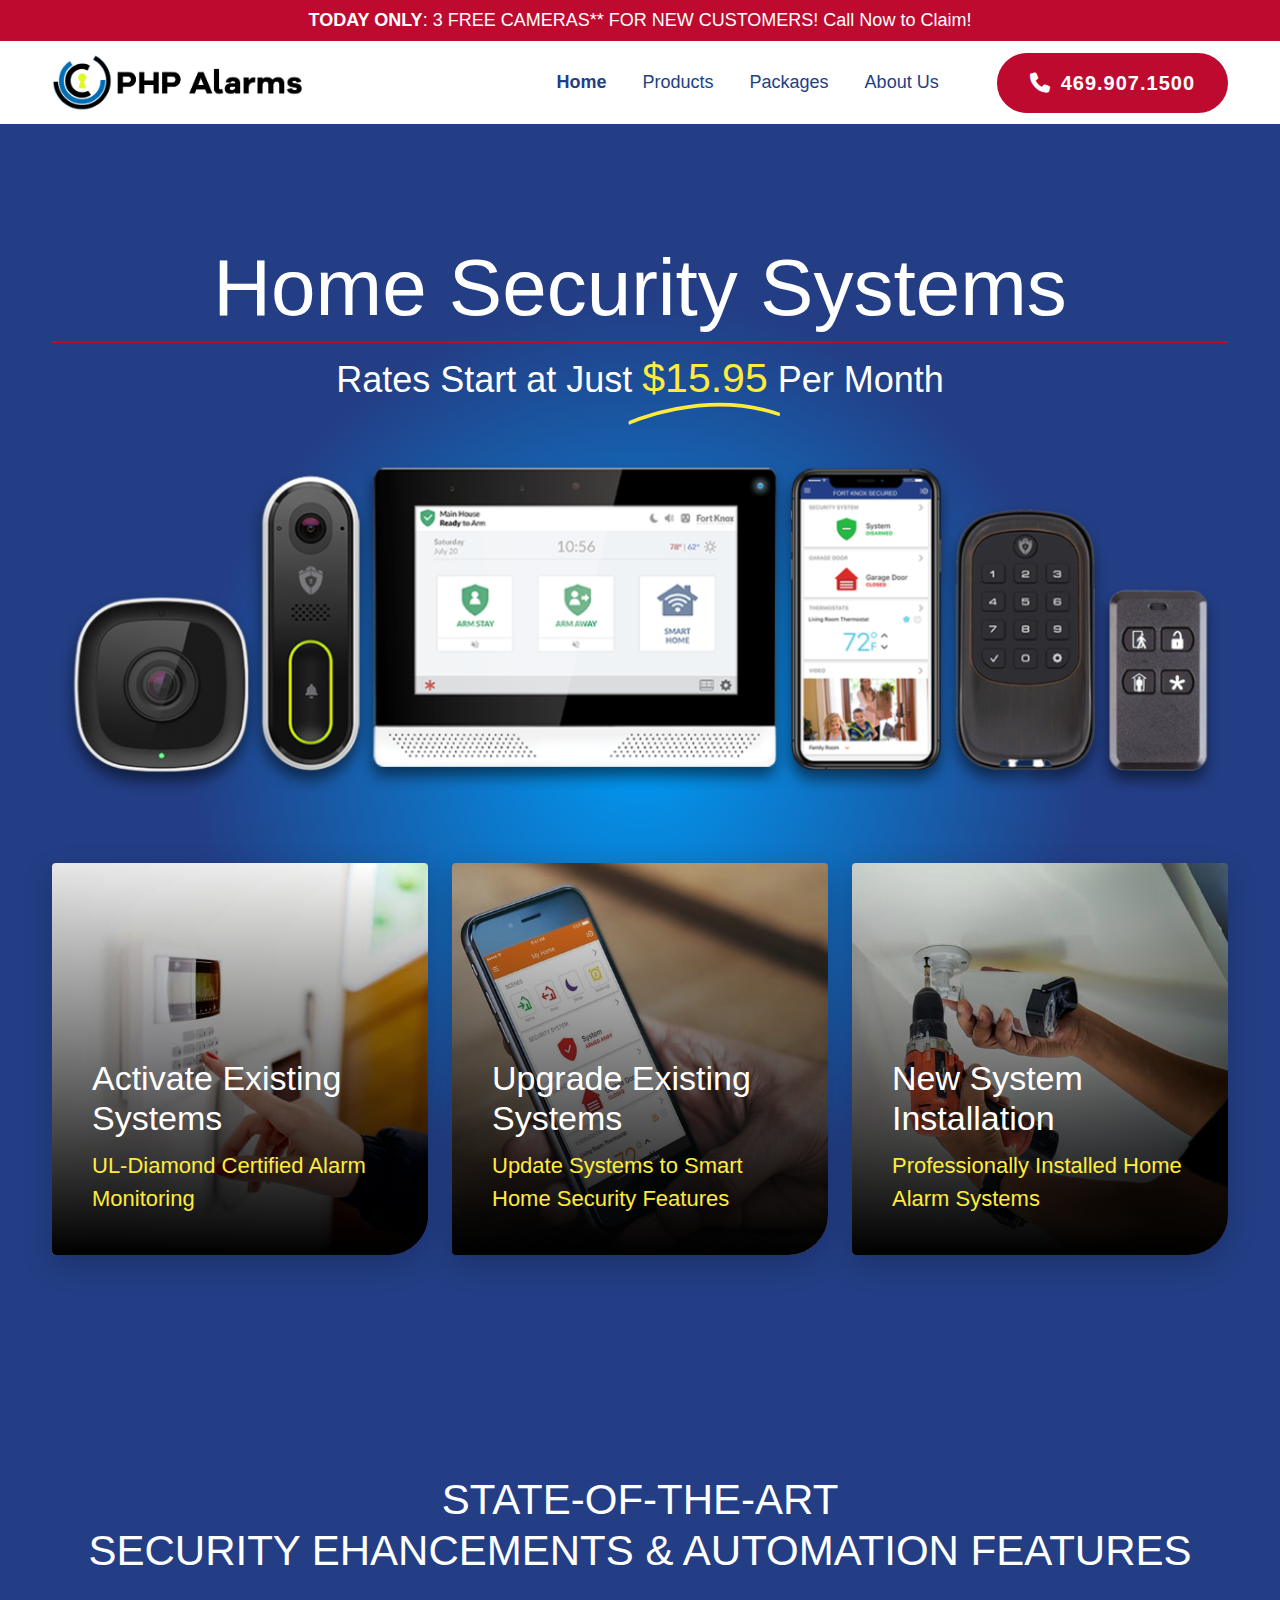
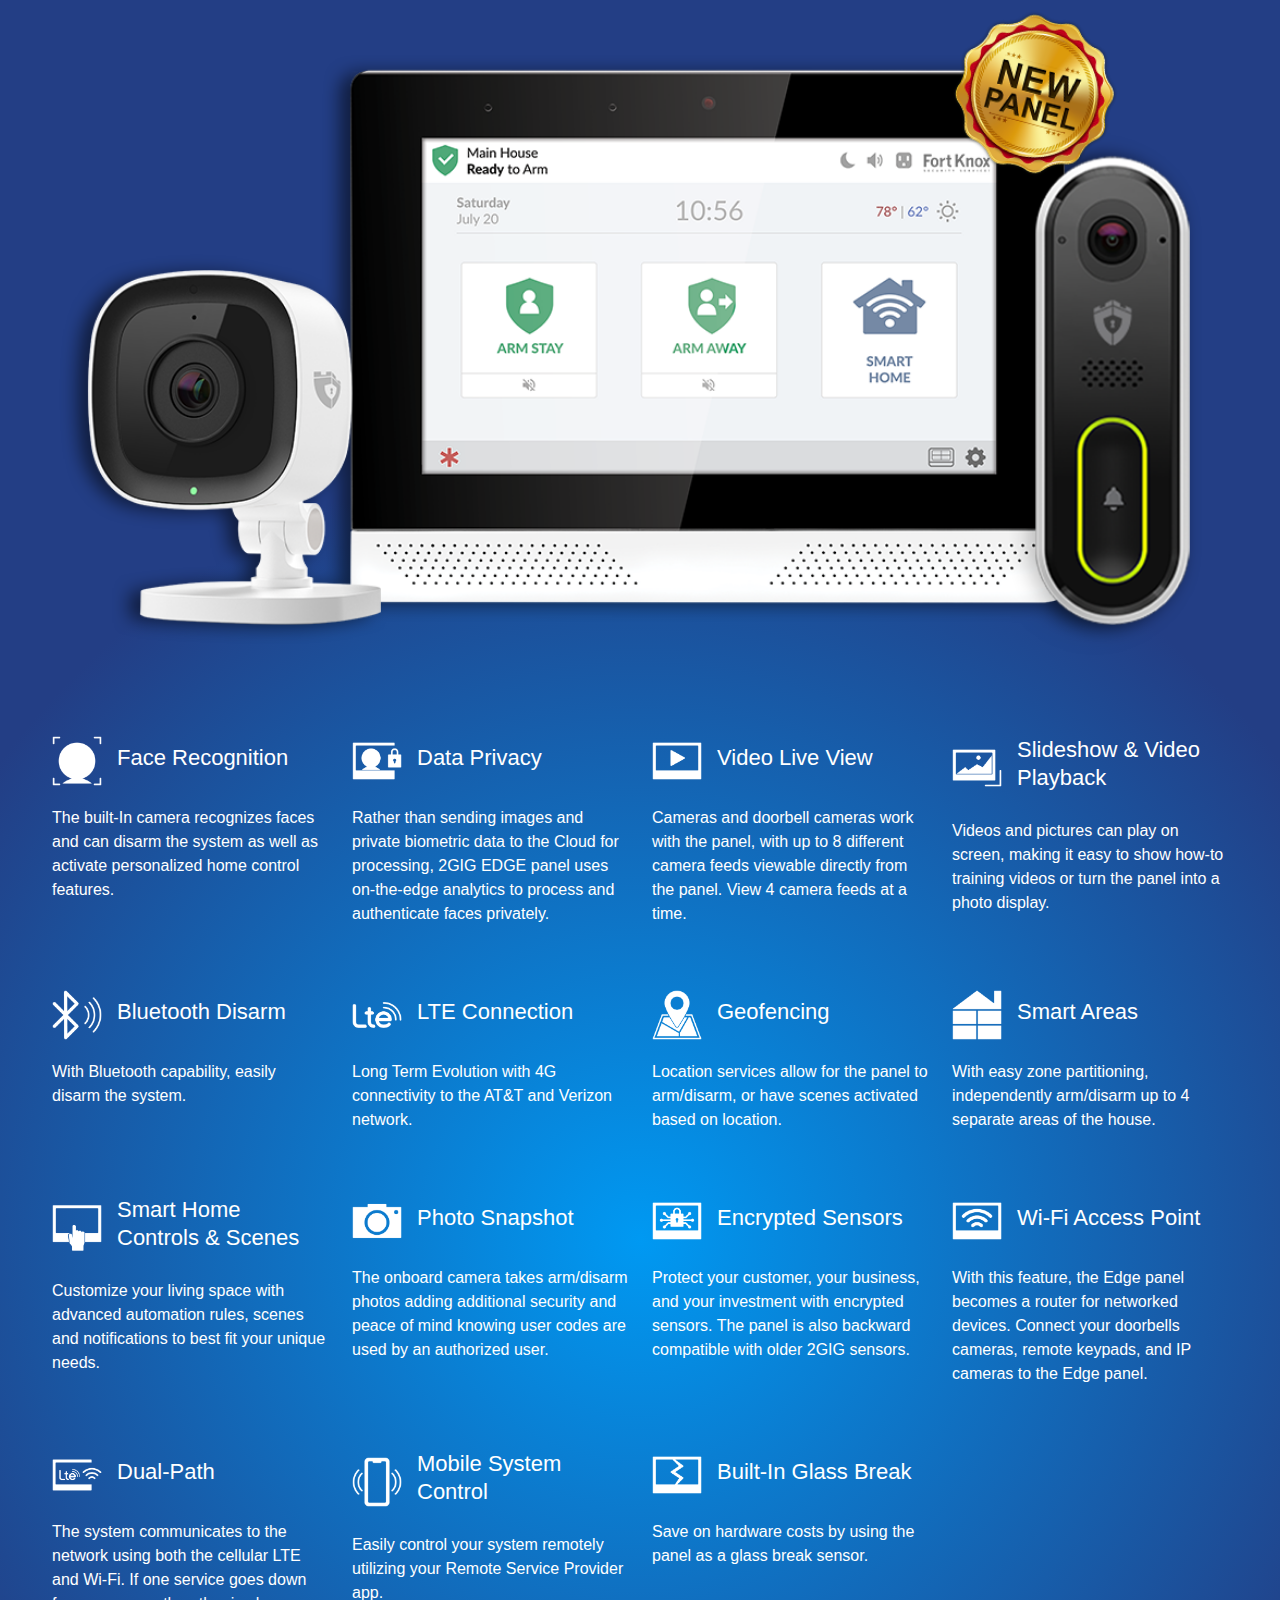
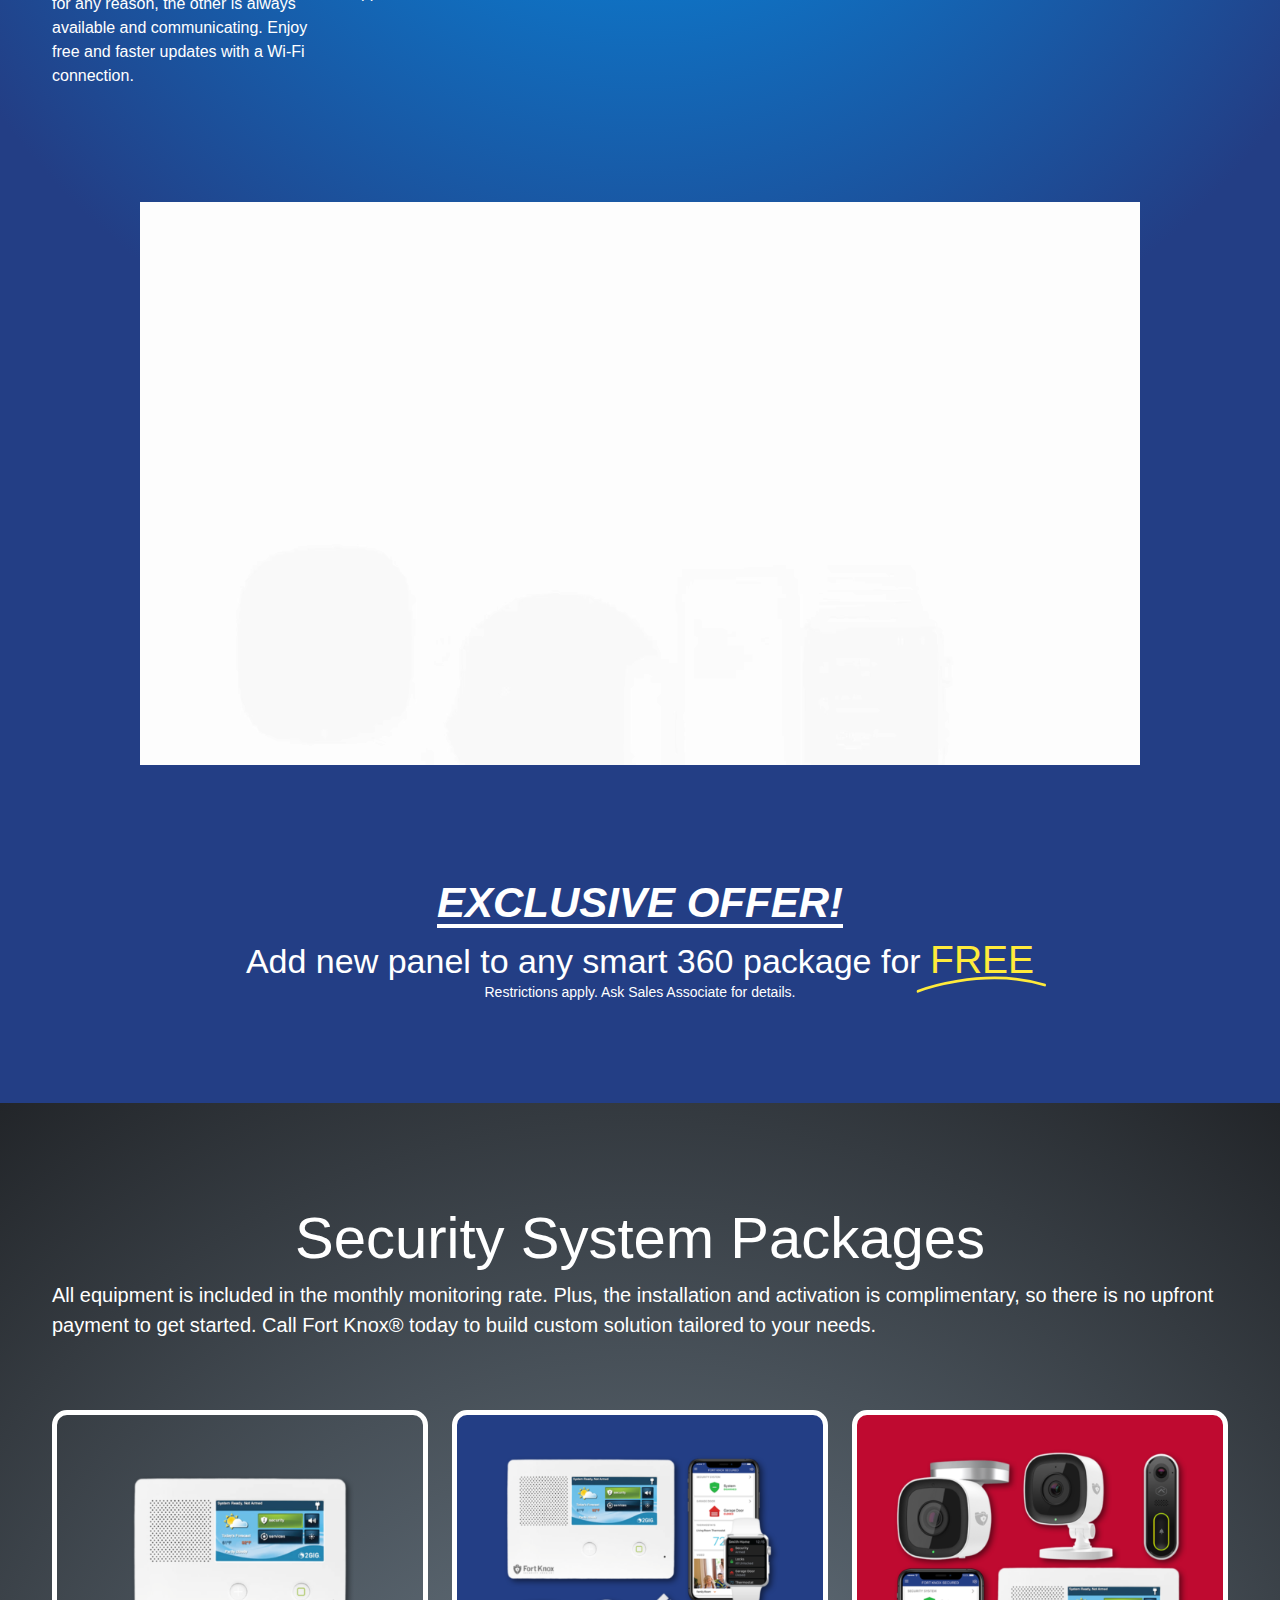
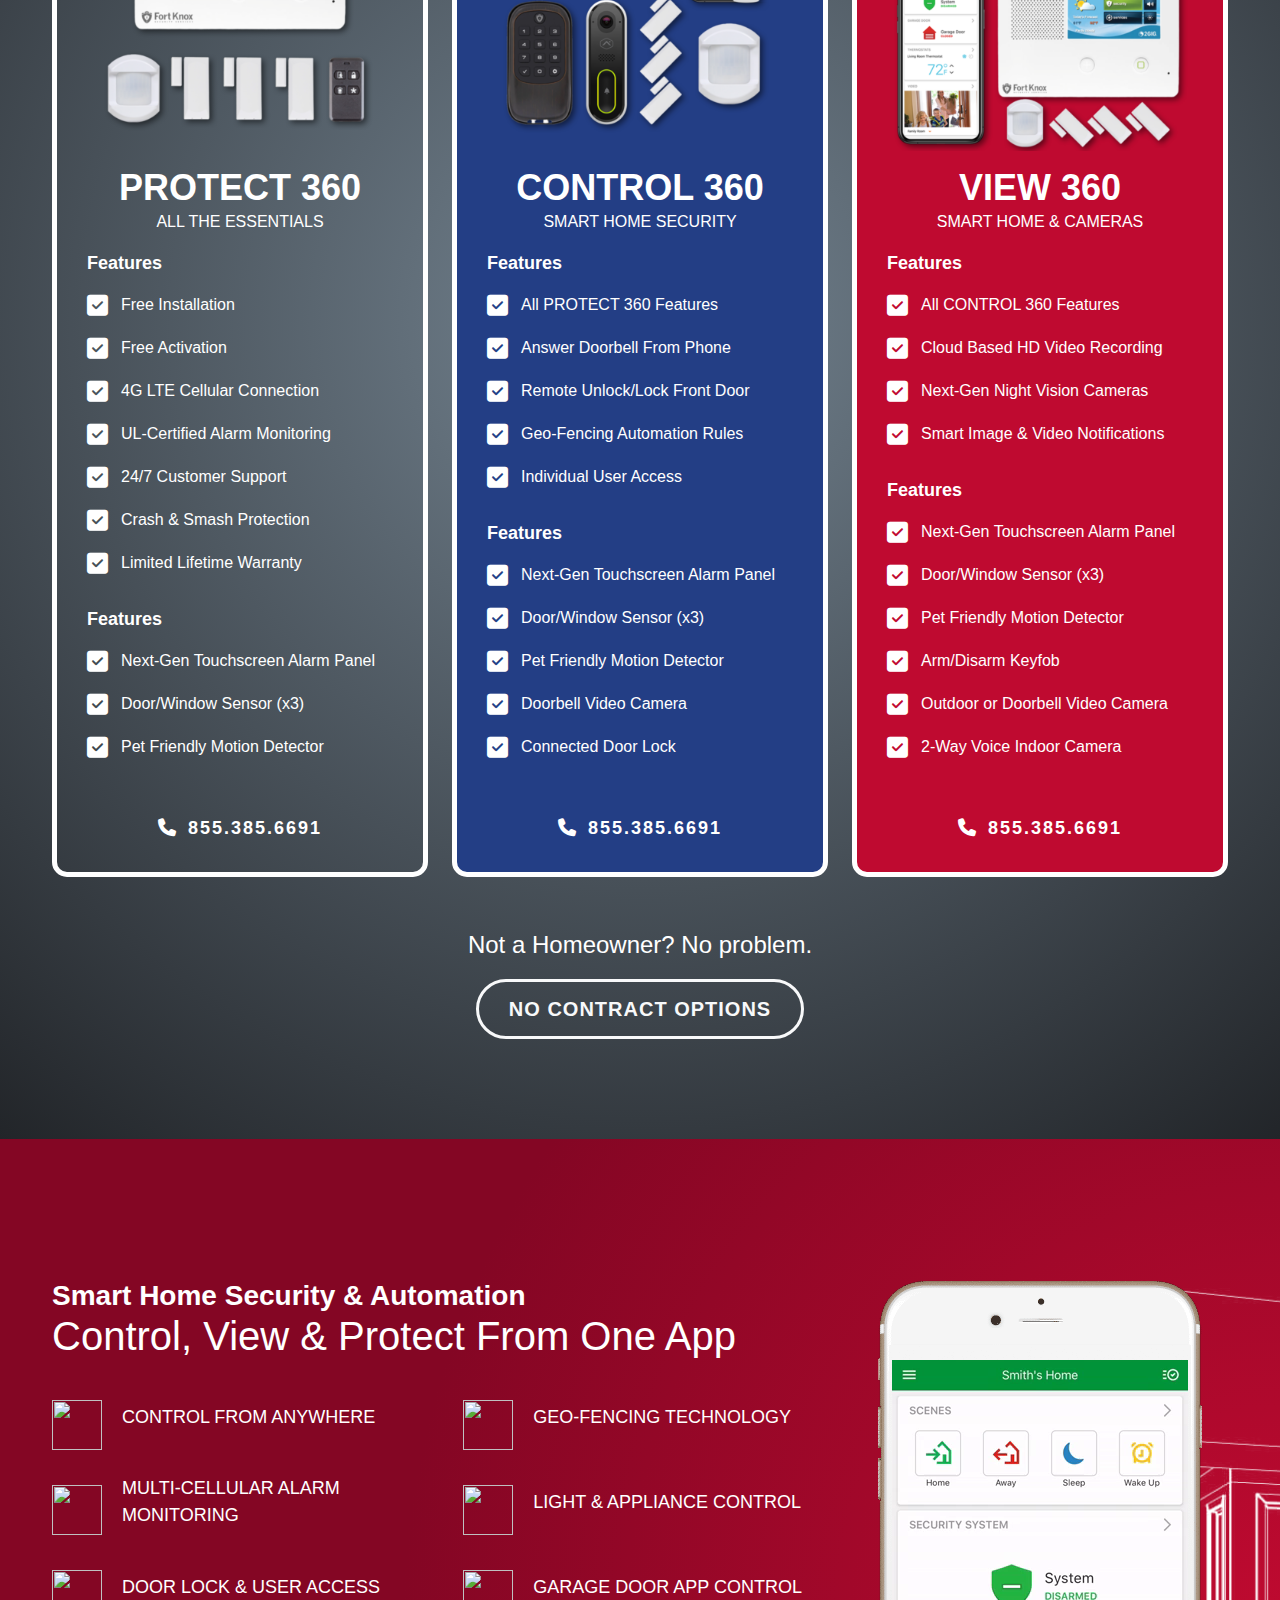
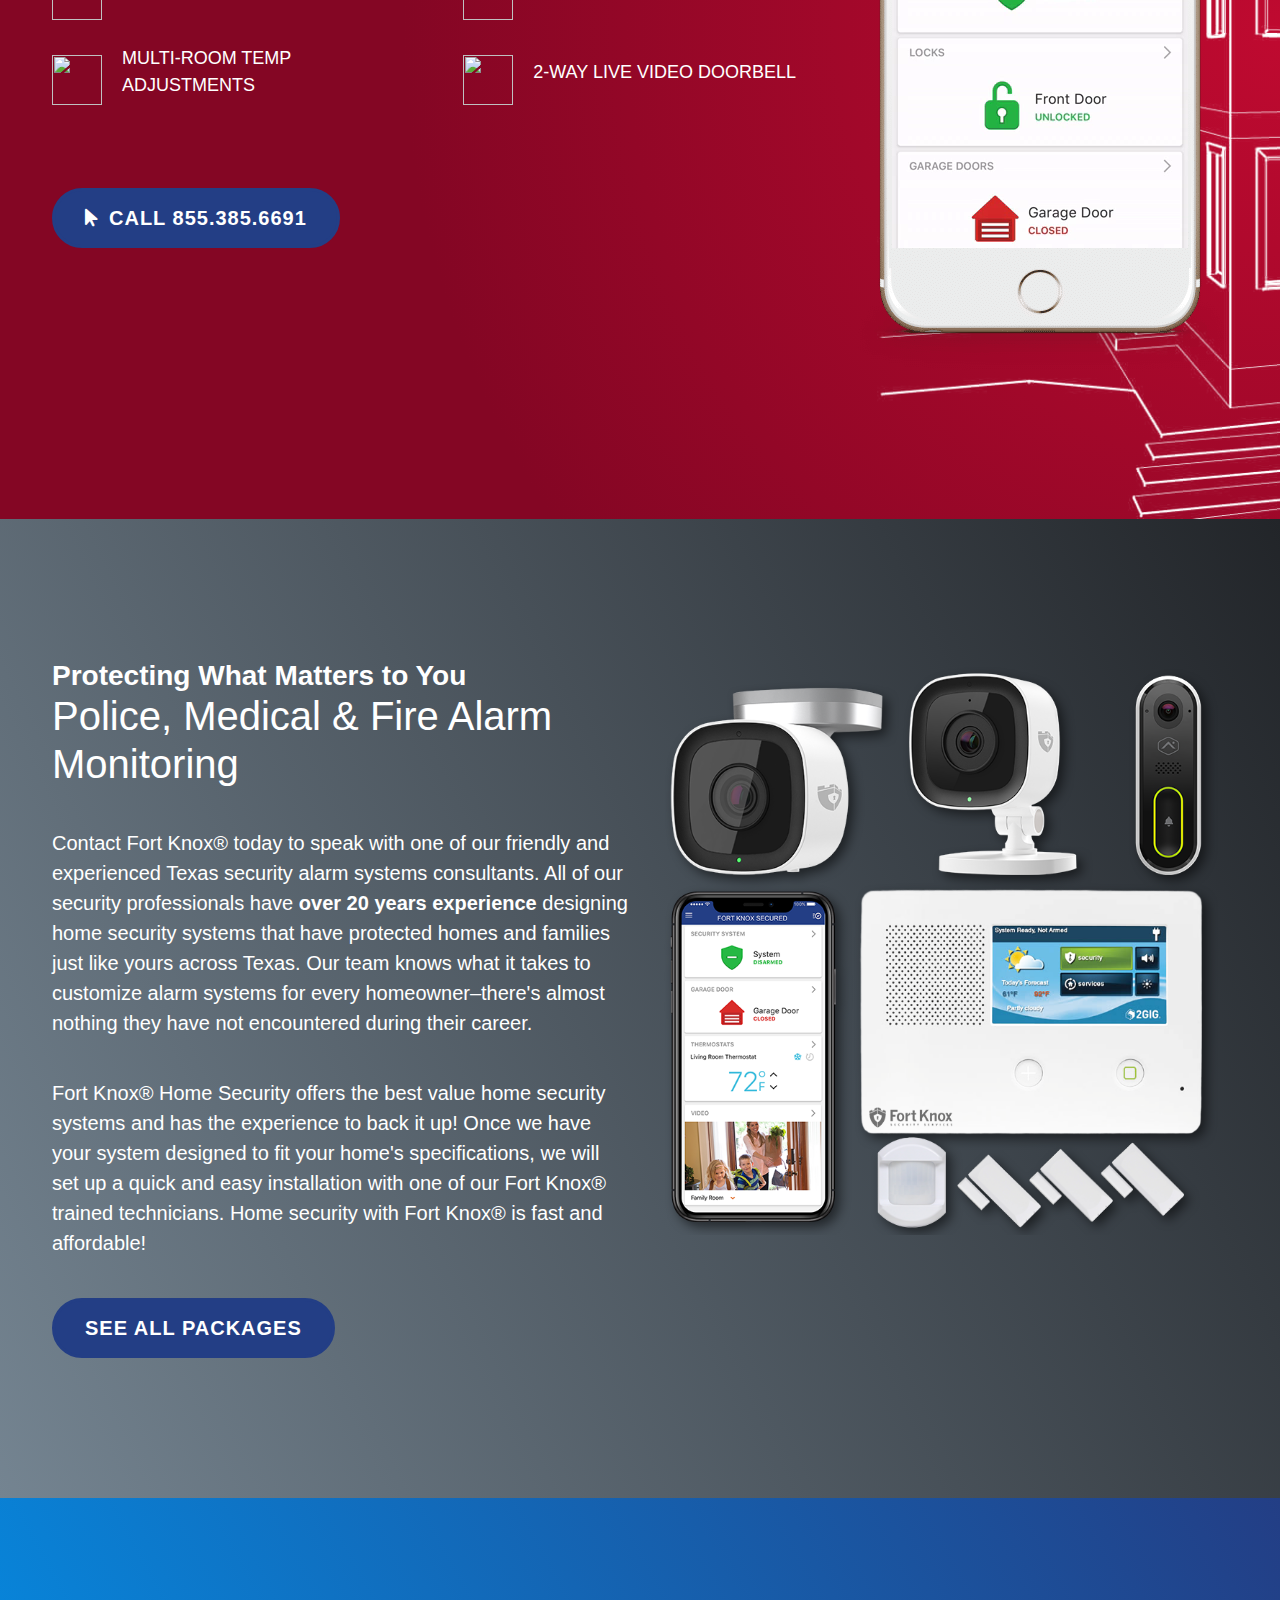
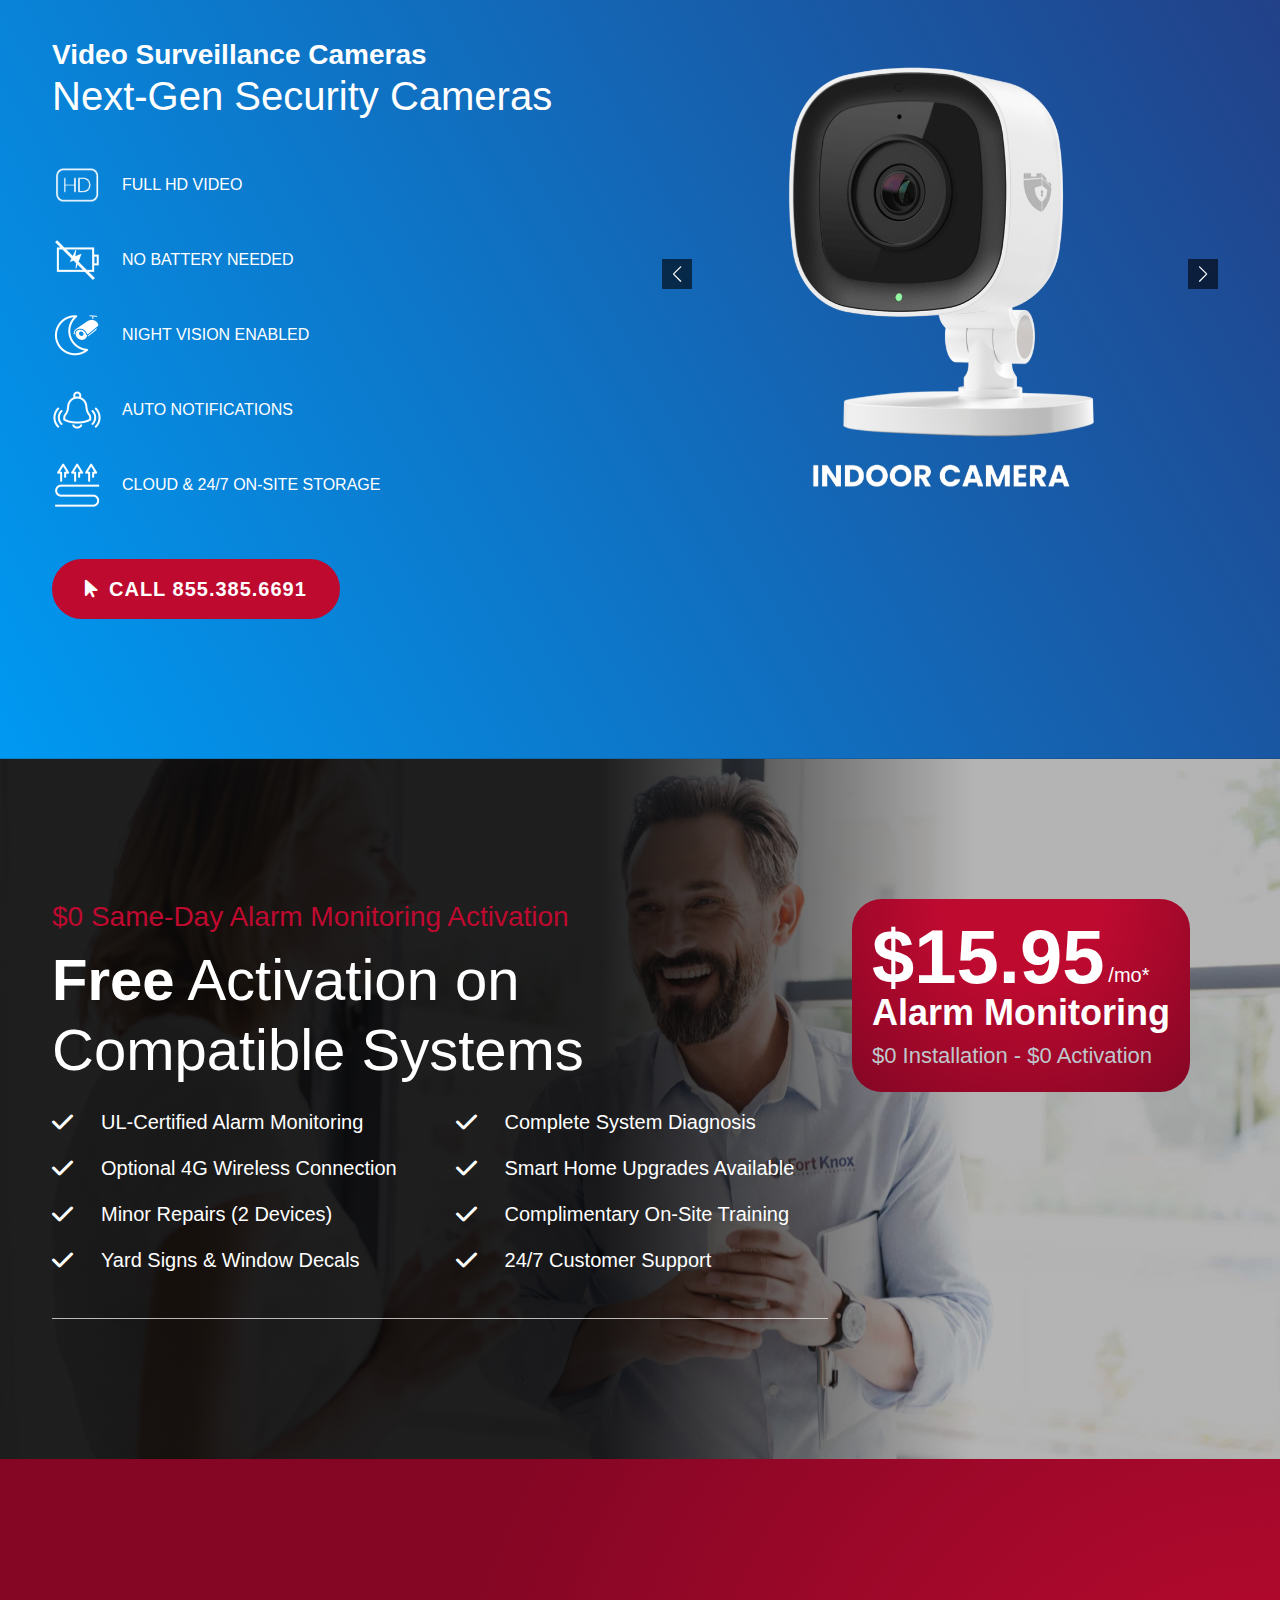
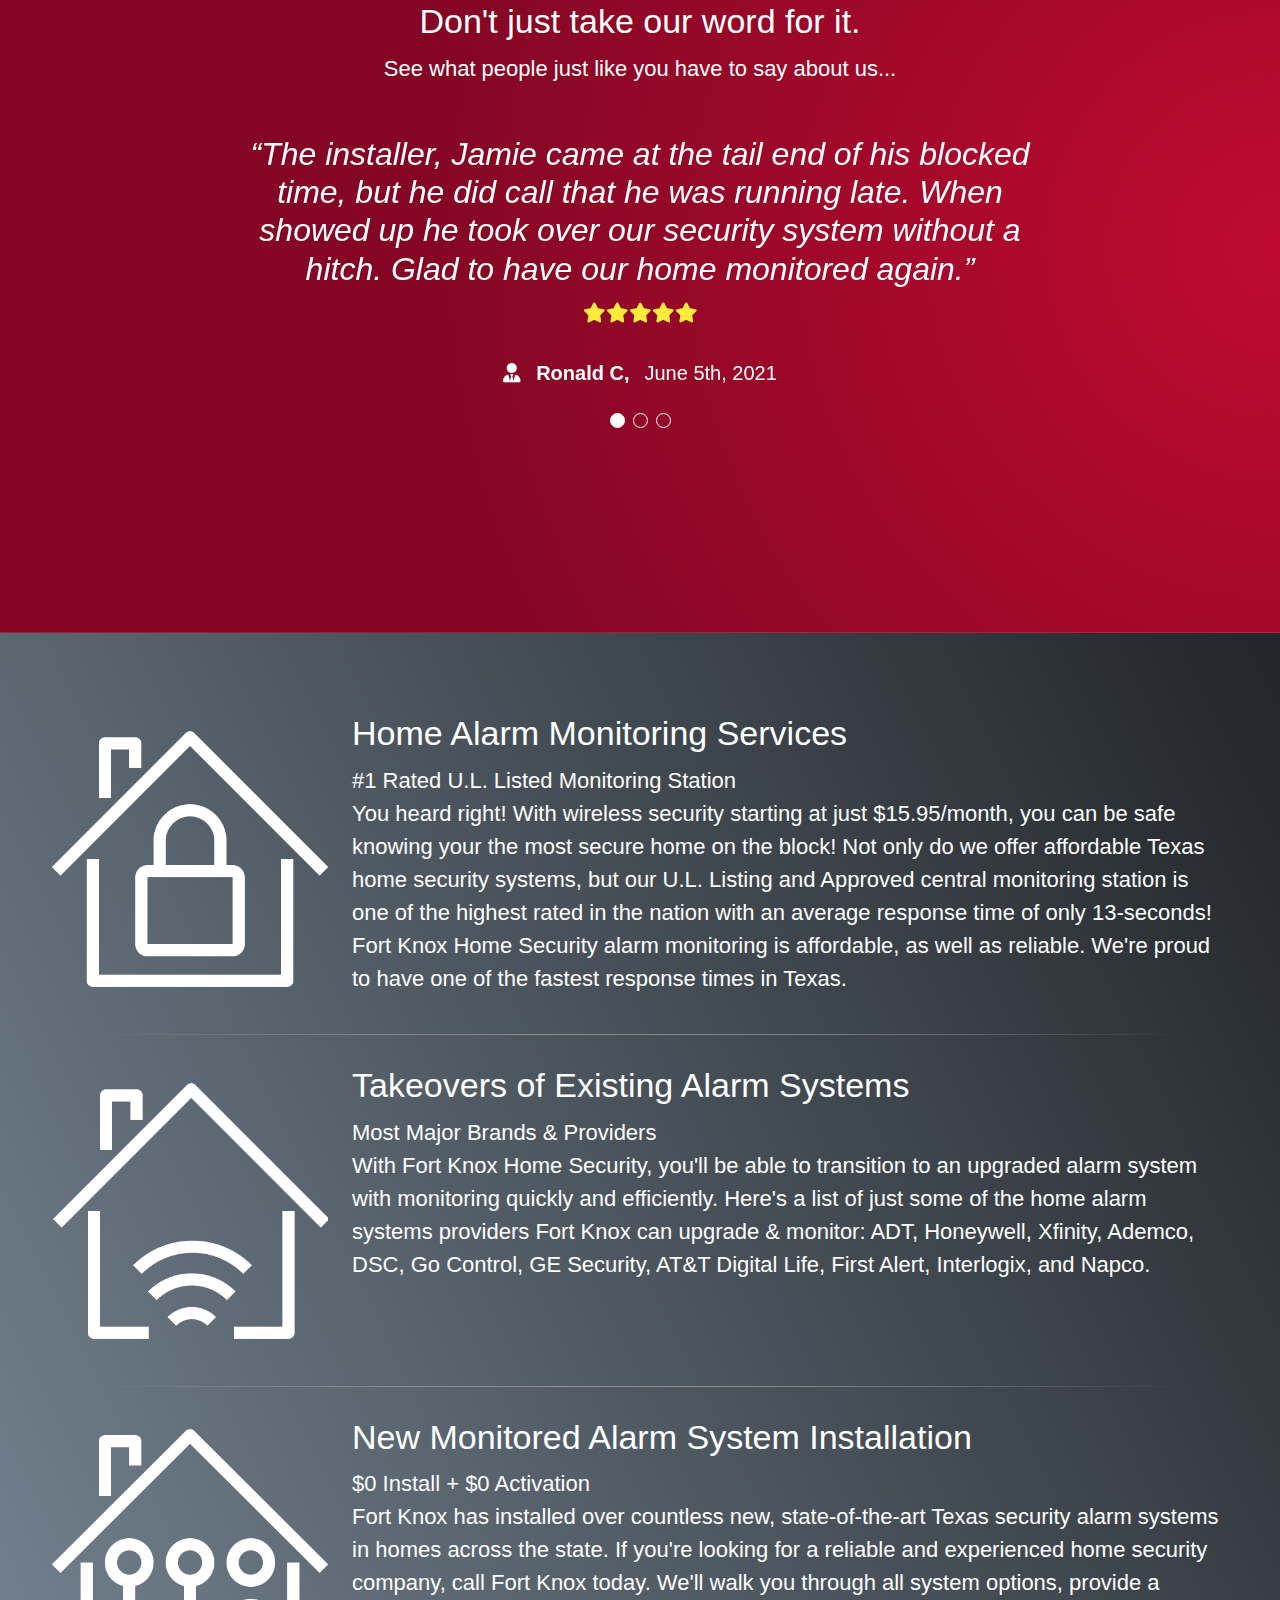
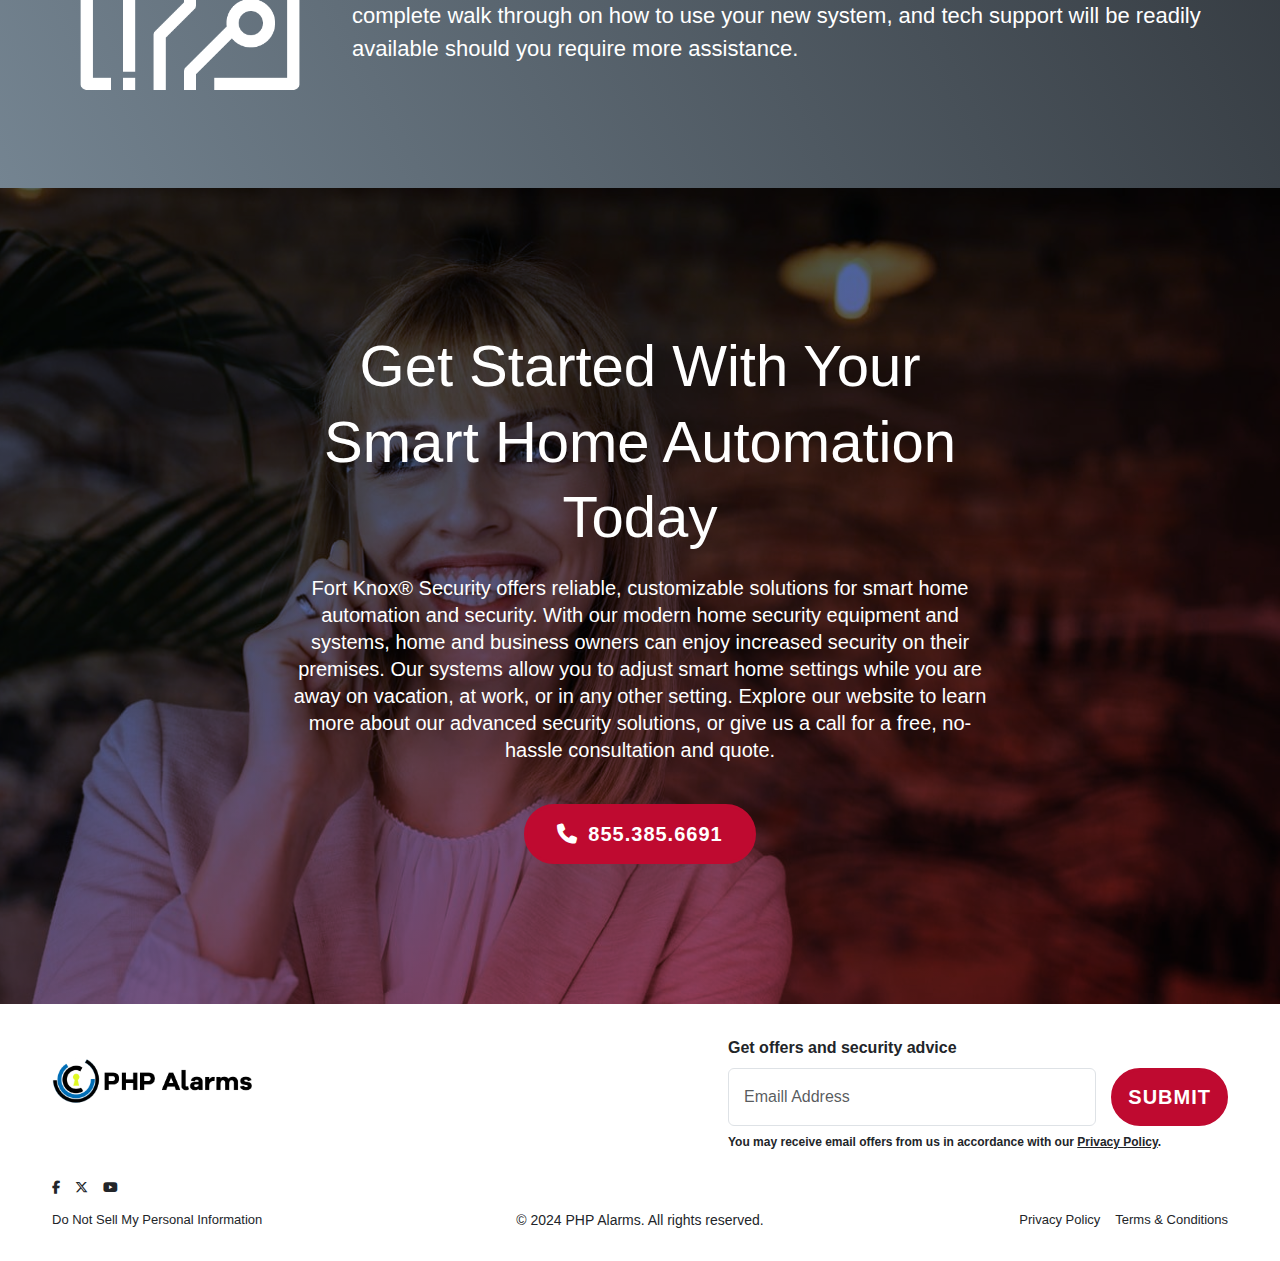
==== index.html @ d32c1483 "lift off" ====
<!doctype html>
<html lang="en">
<head>
    <meta charset="utf-8">
    <meta name="viewport" content="width=device-width, initial-scale=1">
    <title>PHP Alarms</title>
    <link rel="icon" href="favicon.ico" type="image/x-icon">
    <link rel="stylesheet" href="js/swiper-bundle.min.css"/>
    <link href="css/aos.css" rel="stylesheet">
    <link rel="stylesheet" href="css/all.min.css"/>
    <link href="css/bootstrap.min.css" rel="stylesheet">
    <link href="css/style.css" rel="stylesheet">
</head>
<body>
<div class="web-wrapper">
    <header class="header">
        <div class="top-header">
            <div class="container">
                <p><strong>TODAY ONLY</strong>: 3 FREE CAMERAS** FOR NEW CUSTOMERS! <a href="#">Call Now</a> to Claim!
                </p>
            </div>
        </div>
        <div class="container">
            <div class="header-row">
                <nav class="navbar navbar-expand-lg">
                    <a class="navbar-brand" href="index.html">
                        <img src="images/phpalarmslogo.png"
                             alt="">
                    </a>
                    <button class="navbar-toggler" type="button" data-bs-toggle="collapse"
                            data-bs-target="#navbarNav" aria-controls="navbarNav"
                            aria-expanded="false" aria-label="Toggle navigation">
                        <span></span>
                        <span></span>
                    </button>
                    <div class="collapse navbar-collapse" id="navbarNav">
                        <div class="nav-overlay d-flex d-lg-none"></div>
                        <ul class="navbar-nav me-auto mb-2 mb-lg-0">
                            <li class="nav-item">
                                <a class="nav-link active" href="#">Home</a>
                            </li>
                            <li class="nav-item">
                                <a class="nav-link" href="#">Products</a>
                            </li>
                            <li class="nav-item">
                                <a class="nav-link" href="#">Packages</a>
                            </li>
                            <li class="nav-item">
                                <a class="nav-link" href="#">About Us</a>
                            </li>
                        </ul>
                        <div class="btn-nav-inside">
                            <a href="#" class="btn btn-primary"><i class="fa-solid fa-phone"></i>469.907.1500</a>
                        </div>
                    </div>
                </nav>
            </div>
        </div>
    </header>
    <!-- Header End -->

    <div class="site-content">
        <section class="hero-section">
            <div class="container">
                <div class="hero-content">
                    <h1>Home Security Systems</h1>
                    <p>
                        Rates Start at Just
                        <span class="highlighted-text">
                        <span>$15.95</span>
                        <span>
                            <svg xmlns="http://www.w3.org/2000/svg" viewBox="0 0 500 150"
                                 preserveAspectRatio="none">
                                <path d="M8.1,146.2c0,0,240.6-55.6,479-13.8"></path>
                            </svg>
                        </span>
                    </span>
                        Per Month
                    </p>
                </div>
                <div class="hero-img">
                    <img src="images/Horizontal_Packages_Cluster-2020_0308-1200x393.png"
                         alt="">
                </div>

                <div class="row mt-5">
                    <div class="col-lg-4 mb-4 mb-lg-0">
                        <div class="service-card">
                            <img src="images/activate-existing-2.jpg"
                                 alt="">
                            <div class="service-info">
                                <h4>Activate Existing Systems</h4>
                                <span>UL-Diamond Certified Alarm Monitoring</span>
                            </div>
                        </div>
                    </div>
                    <div class="col-lg-4 mb-4 mb-lg-0">
                        <div class="service-card">
                            <img src="images/HandTabletop_Dash_Facebook.jpg"
                                 alt="">
                            <div class="service-info">
                                <h4>Upgrade Existing Systems</h4>
                                <span>Update Systems to Smart Home Security Features</span>
                            </div>
                        </div>
                    </div>
                    <div class="col-lg-4 mb-4 mb-lg-0">
                        <div class="service-card">
                            <img src="images/new-system-installation.jpg"
                                 alt="">
                            <div class="service-info">
                                <h4>New System Installation</h4>
                                <span>Professionally Installed Home Alarm Systems</span>
                            </div>
                        </div>
                    </div>
                </div>
            </div>
        </section>
        <!-- Hero Section End -->

        <section class="features-section">
            <div class="container">
                <h2>
                    STATE-OF-THE-ART
                    <span>SECURITY EHANCEMENTS & AUTOMATION FEATURES</span>
                </h2>
                <div class="img-features">
                    <img src="images/New_Panel_Hero_sans_bubbles-e1623681366714.png"
                         alt="">
                </div>

                <div class="row mt-4 mt-lg-5">
                    <div class="col-lg-3 col-md-6 mb-4 mb-lg-5">
                        <div class="feature-card">
                            <div class="feature-icon">
                                <img src="images/Edge_Panel_Facial-Recognition-w.png"
                                     alt="">
                                <h5>Face Recognition</h5>
                            </div>
                            <p>
                                The built-In camera recognizes faces and can disarm the system as well as activate
                                personalized home control features.
                            </p>
                        </div>
                    </div>
                    <div class="col-lg-3 col-md-6 mb-4 mb-lg-5">
                        <div class="feature-card">
                            <div class="feature-icon">
                                <img src="images/Edge_Panel_Data-Privacy-w.png"
                                     alt="">
                                <h5>Data Privacy</h5>
                            </div>
                            <p>
                                Rather than sending images and private biometric data to the Cloud for processing, 2GIG
                                EDGE panel uses on-the-edge analytics to process and authenticate faces privately.
                            </p>
                        </div>
                    </div>
                    <div class="col-lg-3 col-md-6 mb-4 mb-lg-5">
                        <div class="feature-card">
                            <div class="feature-icon">
                                <img src="images/Edge_Panel_Video-Live-Stream-w.png"
                                     alt="">
                                <h5>Video Live View</h5>
                            </div>
                            <p>
                                Cameras and doorbell cameras work with the panel, with up to 8 different camera feeds
                                viewable directly from the panel. View 4 camera feeds at a time.
                            </p>
                        </div>
                    </div>
                    <div class="col-lg-3 col-md-6 mb-4 mb-lg-5">
                        <div class="feature-card">
                            <div class="feature-icon">
                                <img src="images/Edge_Panel_Playback-w.png"
                                     alt="">
                                <h5>Slideshow & Video Playback</h5>
                            </div>
                            <p>
                                Videos and pictures can play on screen, making it easy to show how-to training videos or
                                turn the panel into a photo display.
                            </p>
                        </div>
                    </div>
                    <div class="col-lg-3 col-md-6 mb-4 mb-lg-5">
                        <div class="feature-card">
                            <div class="feature-icon">
                                <img src="images/Edge_Panel_Bluetooth-Disarm-w.png"
                                     alt="">
                                <h5>Bluetooth Disarm</h5>
                            </div>
                            <p>
                                With Bluetooth capability, easily disarm the system.
                            </p>
                        </div>
                    </div>
                    <div class="col-lg-3 col-md-6 mb-4 mb-lg-5">
                        <div class="feature-card">
                            <div class="feature-icon">
                                <img src="images/Edge_Panel_LTE-w.png"
                                     alt="">
                                <h5>LTE Connection</h5>
                            </div>
                            <p>
                                Long Term Evolution with 4G connectivity to the AT&T and Verizon network.
                            </p>
                        </div>
                    </div>
                    <div class="col-lg-3 col-md-6 mb-4 mb-lg-5">
                        <div class="feature-card">
                            <div class="feature-icon">
                                <img src="images/Edge_Panel_Geo-Fencing-w.png"
                                     alt="">
                                <h5>Geofencing</h5>
                            </div>
                            <p>
                                Location services allow for the panel to arm/disarm, or have scenes activated based on
                                location.
                            </p>
                        </div>
                    </div>
                    <div class="col-lg-3 col-md-6 mb-4 mb-lg-5">
                        <div class="feature-card">
                            <div class="feature-icon">
                                <img src="images/Edge_Panel_Smart-Areas-w.png"
                                     alt="">
                                <h5>Smart Areas</h5>
                            </div>
                            <p>
                                With easy zone partitioning, independently arm/disarm up to 4 separate areas of the
                                house.
                            </p>
                        </div>
                    </div>
                    <div class="col-lg-3 col-md-6 mb-4 mb-lg-5">
                        <div class="feature-card">
                            <div class="feature-icon">
                                <img src="images/Edge_Panel_Smart-Home-Control-Scenes-w.png"
                                     alt="">
                                <h5>Smart Home Controls & Scenes</h5>
                            </div>
                            <p>
                                Customize your living space with advanced automation rules, scenes and notifications to
                                best fit your unique needs.
                            </p>
                        </div>
                    </div>
                    <div class="col-lg-3 col-md-6 mb-4 mb-lg-5">
                        <div class="feature-card">
                            <div class="feature-icon">
                                <img src="images/Edge_Panel_Photo-Snapshot-w.png"
                                     alt="">
                                <h5>Photo Snapshot</h5>
                            </div>
                            <p>
                                The onboard camera takes arm/disarm photos adding additional security and peace of mind
                                knowing user codes are used by an authorized user.
                            </p>
                        </div>
                    </div>
                    <div class="col-lg-3 col-md-6 mb-4 mb-lg-5">
                        <div class="feature-card">
                            <div class="feature-icon">
                                <img src="images/Edge_Panel_Encrypted-Sensors-w.png"
                                     alt="">
                                <h5>Encrypted Sensors</h5>
                            </div>
                            <p>
                                Protect your customer, your business, and your investment with encrypted sensors. The
                                panel is also backward compatible with older 2GIG sensors.
                            </p>
                        </div>
                    </div>
                    <div class="col-lg-3 col-md-6 mb-4 mb-lg-5">
                        <div class="feature-card">
                            <div class="feature-icon">
                                <img src="images/Edge_Panel_WiFi-w.png"
                                     alt="">
                                <h5>Wi-Fi Access Point</h5>
                            </div>
                            <p>
                                With this feature, the Edge panel becomes a router for networked devices. Connect your
                                doorbells cameras, remote keypads, and IP cameras to the Edge panel.
                            </p>
                        </div>
                    </div>
                    <div class="col-lg-3 col-md-6 mb-4 mb-lg-5">
                        <div class="feature-card">
                            <div class="feature-icon">
                                <img src="images/Edge_Panel_Dual-Path-w.png"
                                     alt="">
                                <h5>Dual-Path</h5>
                            </div>
                            <p>
                                The system communicates to the network using both the cellular LTE and Wi-Fi. If one
                                service goes down for any reason, the other is always available and communicating. Enjoy
                                free and faster updates with a Wi-Fi connection.
                            </p>
                        </div>
                    </div>
                    <div class="col-lg-3 col-md-6 mb-4 mb-lg-5">
                        <div class="feature-card">
                            <div class="feature-icon">
                                <img src="images/Edge_Panel_Mobile-System-Control-w.png"
                                     alt="">
                                <h5>Mobile System Control</h5>
                            </div>
                            <p>
                                Easily control your system remotely utilizing your Remote Service Provider app.
                            </p>
                        </div>
                    </div>
                    <div class="col-lg-3 col-md-6 mb-4 mb-lg-5">
                        <div class="feature-card">
                            <div class="feature-icon">
                                <img src="images/Edge_Panel_Broken-Glass-Sensor-w.png"
                                     alt="">
                                <h5>Built-In Glass Break</h5>
                            </div>
                            <p>
                                Save on hardware costs by using the panel as a glass break sensor.
                            </p>
                        </div>
                    </div>
                </div>
                <div class="feature-video">
                    <video id="homeSecurityVideo"
                           src="videos/Home-Security-Video-compressed.mp4"
                           loop="" autoplay="" playsinline="" muted=""></video>
                </div>

                <div class="offer-row">
                    <h2>EXCLUSIVE OFFER!</h2>
                    <p>
                        Add new panel to any smart 360 package for
                        <span class="highlighted-text">
                        <span>FREE</span>
                        <span>
                            <svg xmlns="http://www.w3.org/2000/svg" viewBox="0 0 500 150"
                                 preserveAspectRatio="none">
                                <path d="M8.1,146.2c0,0,240.6-55.6,479-13.8"></path>
                            </svg>
                        </span>
                    </span>
                    </p>
                    <small>Restrictions apply. Ask Sales Associate for details.</small>
                </div>
            </div>
        </section>
        <!-- Feature Section End -->

        <section class="packages-section">
            <div class="container">
                <div class="section-title">
                    <h2>Security System Packages</h2>
                    <p>
                        All equipment is included in the monthly monitoring rate. Plus, the installation and activation
                        is complimentary, so there is no upfront payment to get started. Call Fort Knox® today to build
                        custom solution tailored to your needs.
                    </p>
                </div>
                <div class="row">
                    <div class="col-lg-4 col-md-6 mb-4 mb-lg-0">
                        <div class="package-card">
                            <img src="images/Security-Packages-Header-Protect-360-2-400x400.png"
                                 alt="">
                            <h3>PROTECT 360</h3>
                            <p>ALL THE ESSENTIALS</p>
                            <div class="package-list">
                                <span>Features</span>
                                <ul>
                                    <li>Free Installation</li>
                                    <li>Free Activation</li>
                                    <li>4G LTE Cellular Connection</li>
                                    <li>UL-Certified Alarm Monitoring</li>
                                    <li>24/7 Customer Support</li>
                                    <li>Crash & Smash Protection</li>
                                    <li>Limited Lifetime Warranty</li>
                                </ul>
                            </div>
                            <div class="package-list">
                                <span>Features</span>
                                <ul>
                                    <li>Next-Gen Touchscreen Alarm Panel</li>
                                    <li>Door/Window Sensor (x3)</li>
                                    <li>Pet Friendly Motion Detector</li>
                                </ul>
                            </div>
                            <a href="#"><i class="fa-solid fa-phone"></i> 855.385.6691</a>
                        </div>
                    </div>
                    <div class="col-lg-4 col-md-6 mb-4 mb-lg-0">
                        <div class="package-card bg-secondary">
                            <img src="images/Security-Packages-Header-Control-360-400x400.png"
                                 alt="">
                            <h3>CONTROL 360</h3>
                            <p>SMART HOME SECURITY</p>
                            <div class="package-list">
                                <span>Features</span>
                                <ul>
                                    <li>All PROTECT 360 Features</li>
                                    <li>Answer Doorbell From Phone</li>
                                    <li>Remote Unlock/Lock Front Door</li>
                                    <li>Geo-Fencing Automation Rules</li>
                                    <li>Individual User Access</li>
                                </ul>
                            </div>
                            <div class="package-list">
                                <span>Features</span>
                                <ul>
                                    <li>Next-Gen Touchscreen Alarm Panel</li>
                                    <li>Door/Window Sensor (x3)</li>
                                    <li>Pet Friendly Motion Detector</li>
                                    <li>Doorbell Video Camera</li>
                                    <li>Connected Door Lock</li>
                                </ul>
                            </div>
                            <a href="#"><i class="fa-solid fa-phone"></i> 855.385.6691</a>
                        </div>
                    </div>
                    <div class="col-lg-4 col-md-6 mb-4 mb-lg-0">
                        <div class="package-card bg-primary">
                            <img src="images/Security_Packages_Header-View-360-0308-400x400.png"
                                 alt="">
                            <h3>VIEW 360</h3>
                            <p>SMART HOME & CAMERAS</p>
                            <div class="package-list">
                                <span>Features</span>
                                <ul>
                                    <li>All CONTROL 360 Features</li>
                                    <li>Cloud Based HD Video Recording</li>
                                    <li>Next-Gen Night Vision Cameras</li>
                                    <li>Smart Image & Video Notifications</li>
                                </ul>
                            </div>
                            <div class="package-list">
                                <span>Features</span>
                                <ul>
                                    <li>Next-Gen Touchscreen Alarm Panel</li>
                                    <li>Door/Window Sensor (x3)</li>
                                    <li>Pet Friendly Motion Detector</li>
                                    <li>Arm/Disarm Keyfob</li>
                                    <li>Outdoor or Doorbell Video Camera</li>
                                    <li>2-Way Voice Indoor Camera</li>
                                </ul>
                            </div>
                            <a href="#"><i class="fa-solid fa-phone"></i> 855.385.6691</a>
                        </div>
                    </div>
                </div>
                <div class="btn-row">
                    <p>Not a Homeowner? No problem.</p>
                    <a href="#" class="btn btn-outline-light">NO CONTRACT OPTIONS</a>
                </div>
            </div>
        </section>
        <!--   Packages Section End -->

        <section class="app-section">
            <div class="container">
                <div class="row">
                    <div class="col-lg-8 mb-5 mb-lg-0">
                        <div class="app-info">
                            <div class="title-sm">
                                <span>Smart Home Security & Automation</span>
                                <h3>Control, View & Protect From One App</h3>
                            </div>
                            <ul>
                                <li>
                                    <img src="https://www.fortknoxhomesecurity.com/wp-content/uploads/2020/06/Control-From-Anywhere.png"
                                         alt="">
                                    <p>CONTROL FROM ANYWHERE</p>
                                </li>
                                <li>
                                    <img src="https://www.fortknoxhomesecurity.com/wp-content/uploads/2020/06/Geo-Fencing-Technology.png"
                                         alt="">
                                    <p>GEO-FENCING TECHNOLOGY</p>
                                </li>
                                <li>
                                    <img src="https://www.fortknoxhomesecurity.com/wp-content/uploads/2020/06/Multi-Cellular-Monitoring.png"
                                         alt="">
                                    <p>MULTI-CELLULAR ALARM MONITORING</p>
                                </li>
                                <li>
                                    <img src="https://www.fortknoxhomesecurity.com/wp-content/uploads/2020/06/Light-Control.png"
                                         alt="">
                                    <p>LIGHT & APPLIANCE CONTROL</p>
                                </li>
                                <li>
                                    <img src="https://www.fortknoxhomesecurity.com/wp-content/uploads/2020/06/Control-Locks.png"
                                         alt="">
                                    <p>DOOR LOCK & USER ACCESS</p>
                                </li>
                                <li>
                                    <img src="https://www.fortknoxhomesecurity.com/wp-content/uploads/2020/06/Garage-Door-Control.png"
                                         alt="">
                                    <p>GARAGE DOOR APP CONTROL</p>
                                </li>
                                <li>
                                    <img src="https://www.fortknoxhomesecurity.com/wp-content/uploads/2020/06/Thermostat-Control.png"
                                         alt="">
                                    <p>MULTI-ROOM TEMP ADJUSTMENTS</p>
                                </li>
                                <li>
                                    <img src="https://www.fortknoxhomesecurity.com/wp-content/uploads/2020/06/Video-Doorbell.png"
                                         alt="">
                                    <p>2-WAY LIVE VIDEO DOORBELL</p>
                                </li>
                            </ul>
                            <a href="#" class="btn btn-secondary mt-5">
                                <i class="fa-solid fa-arrow-pointer"></i>Call 855.385.6691
                            </a>
                        </div>
                    </div>
                    <div class="col-lg-4">
                        <div class="app-img">
                            <video
                                    src="videos/Arm-system-297.mp4"
                                    loop="" autoplay="" playsinline="" muted=""></video>
                        </div>
                    </div>
                </div>
            </div>
        </section>
        <!-- App Section End -->

        <section class="monitoring-section">
            <div class="container">
                <div class="row">
                    <div class="col-lg-6 mb-5 mb-lg-0">
                        <div class="monitoring-content">
                            <div class="title-sm">
                                <span>Protecting What Matters to You</span>
                                <h3>Police, Medical & Fire Alarm Monitoring</h3>
                            </div>
                            <p>
                                Contact Fort Knox® today to speak with one of our friendly and experienced Texas
                                security alarm systems consultants. All of our security professionals have <strong>over
                                20 years
                                experience</strong> designing home security systems that have protected homes and
                                families just
                                like yours across Texas. Our team knows what it takes to customize alarm systems for
                                every homeowner–there's almost nothing they have not encountered during their career.
                            </p>
                            <p>
                                Fort Knox® Home Security offers the best value home security systems and has the
                                experience to back it up! Once we have your system designed to fit your home's
                                specifications, we will set up a quick and easy installation with one of our Fort Knox®
                                trained technicians. Home security with Fort Knox® is fast and affordable!
                            </p>
                            <a href="#" class="btn btn-secondary">see all packages</a>
                        </div>
                    </div>
                    <div class="col-lg-6">
                        <div class="monitoring-img">
                            <img src="images/Security_Packages_Header-View-360-0308.png"
                                 alt="">
                        </div>
                    </div>
                </div>
            </div>
        </section>
        <!--  Monitoring Section End -->

        <section class="products-section">
            <div class="container">
                <div class="row">
                    <div class="col-lg-6 mb-5 mb-lg-0">
                        <div class="products-info">
                            <div class="title-sm">
                                <span>Video Surveillance Cameras</span>
                                <h3>Next-Gen Security Cameras</h3>
                            </div>
                            <ul>
                                <li>
                                    <img src="images/HD.png"
                                         alt="">
                                    <span>FULL HD VIDEO</span>
                                </li>
                                <li>
                                    <img src="images/No-Battery.png"
                                         alt="">
                                    <span>NO BATTERY NEEDED</span>
                                </li>
                                <li>
                                    <img src="images/Night-Vision-Cameras.png"
                                         alt="">
                                    <span>NIGHT VISION ENABLED</span>
                                </li>
                                <li>
                                    <img src="images/Auto-Notifcations.png"
                                         alt="">
                                    <span>AUTO NOTIFICATIONS</span>
                                </li>
                                <li>
                                    <img src="images/Cloud-Storage.png"
                                         alt="">
                                    <span>CLOUD & 24/7 ON-SITE STORAGE</span>
                                </li>
                            </ul>
                            <a href="#" class="btn btn-primary mt-4">
                                <i class="fa-solid fa-arrow-pointer"></i> Call 855.385.6691
                            </a>
                        </div>
                    </div>
                    <div class="col-lg-6">
                        <div class="product-slider">
                            <div class="swiper productSwiper">
                                <div class="swiper-wrapper">
                                    <div class="swiper-slide">
                                        <div class="product-slide">
                                            <img src="images/Indoor-Labeled-800.png"
                                                 alt="">
                                        </div>
                                    </div>
                                    <div class="swiper-slide">
                                        <div class="product-slide">
                                            <img src="images/Outdoor-Labelled-800.png"
                                                 alt="">
                                        </div>
                                    </div>
                                    <div class="swiper-slide">
                                        <div class="product-slide">
                                            <img src="images/adc_VDB770_doorbell_090220_01-600x600.png"
                                                 alt="">
                                        </div>
                                    </div>
                                </div>
                                <div class="swiper-button-next"></div>
                                <div class="swiper-button-prev"></div>
                            </div>
                        </div>
                    </div>
                </div>
            </div>
        </section>
        <!-- Product Section End -->

        <section class="offer-section">
            <div class="container">
                <div class="row">
                    <div class="col-lg-8 mb-5 mb-lg-0">
                        <div class="offer-info">
                            <span>$0 Same-Day Alarm Monitoring Activation</span>
                            <h2><strong>Free</strong> Activation on<br> Compatible Systems</h2>
                            <ul>
                                <li>UL-Certified Alarm Monitoring</li>
                                <li>Complete System Diagnosis</li>
                                <li>Optional 4G Wireless Connection</li>
                                <li>Smart Home Upgrades Available</li>
                                <li>Minor Repairs (2 Devices)</li>
                                <li>Complimentary On-Site Training</li>
                                <li>Yard Signs & Window Decals</li>
                                <li>24/7 Customer Support</li>
                            </ul>
                        </div>
                    </div>
                    <div class="col-lg-4">
                        <div class="price-badge">
                            <span>$15.95 <sm>/mo*</sm></span>
                            <h5>Alarm Monitoring</h5>
                            <p>$0 Installation - $0 Activation</p>
                        </div>
                    </div>
                </div>
            </div>
        </section>
        <!-- Offer Section End -->

        <section class="testimonials-section">
            <div class="container">
                <div class="testimonials-title">
                    <h4>Don't just take our word for it.</h4>
                    <p>See what people just like you have to say about us...</p>
                </div>
                <div class="swiper reviewsSwiper">
                    <div class="swiper-wrapper">
                        <div class="swiper-slide">
                            <div class="review-info">
                                <p>
                                    “The installer, Jamie came at the tail end of his blocked time, but he did call that
                                    he was running late. When showed up he took over our security system without a
                                    hitch. Glad to have our home monitored again.”
                                </p>
                                <ul>
                                    <li><i class="fa-solid fa-star"></i></li>
                                    <li><i class="fa-solid fa-star"></i></li>
                                    <li><i class="fa-solid fa-star"></i></li>
                                    <li><i class="fa-solid fa-star"></i></li>
                                    <li><i class="fa-solid fa-star"></i></li>
                                </ul>
                                <div class="author">
                                    <i class="fa-solid fa-user-tie"></i>
                                    <strong>Ronald C,</strong> June 5th, 2021
                                </div>
                            </div>
                        </div>
                        <div class="swiper-slide">
                            <div class="review-info">
                                <p>
                                    “Fort Knox security has not only the best systems and options out here, but the best
                                    customer service I have ever spoke to.”
                                </p>
                                <ul>
                                    <li><i class="fa-solid fa-star"></i></li>
                                    <li><i class="fa-solid fa-star"></i></li>
                                    <li><i class="fa-solid fa-star"></i></li>
                                    <li><i class="fa-solid fa-star"></i></li>
                                    <li><i class="fa-solid fa-star"></i></li>
                                </ul>
                                <div class="author">
                                    <i class="fa-solid fa-user-tie"></i>
                                    <strong>Cindy Harris,</strong> April 3rd, 2021
                                </div>
                            </div>
                        </div>
                        <div class="swiper-slide">
                            <div class="review-info">
                                <p>
                                    “We have 10 business locations in Dallas TX. Fort Knox services 8 of the 10, and we
                                    will be moving the service to Fort Knox from our other two locations once the
                                    existing contract ends.”
                                </p>
                                <ul>
                                    <li><i class="fa-solid fa-star"></i></li>
                                    <li><i class="fa-solid fa-star"></i></li>
                                    <li><i class="fa-solid fa-star"></i></li>
                                    <li><i class="fa-solid fa-star"></i></li>
                                    <li><i class="fa-solid fa-star"></i></li>
                                </ul>
                                <div class="author">
                                    <i class="fa-solid fa-user-tie"></i>
                                    <strong>Kevin H,</strong> June 17th, 2021
                                </div>
                            </div>
                        </div>
                    </div>
                    <div class="swiper-pagination"></div>
                </div>
                <div class="logos-row">
                    <img src="https://www.fortknoxhomesecurity.com/wp-content/uploads/2020/04/bbb-1.png" alt="">
                    <img src="https://www.fortknoxhomesecurity.com/wp-content/uploads/2020/04/fb-innershadow-1.png"
                         alt="">
                    <img src="https://www.fortknoxhomesecurity.com/wp-content/uploads/2020/04/google.png" alt="">
                    <img src="https://www.fortknoxhomesecurity.com/wp-content/uploads/2020/04/trustpilot-white.png"
                         alt="">
                </div>
            </div>
        </section>
        <!-- Testimonials Section End -->

        <section class="services-section">
            <div class="container">
                <div class="row">
                    <div class="col-md-3 mb-4 mb-md-0">
                        <div class="service-icon">
                            <img src="images/Home-Security-Monitoring.png"
                                 alt="">
                        </div>
                    </div>
                    <div class="col-md-9">
                        <div class="service-info">
                            <h4>Home Alarm Monitoring Services</h4>
                            <p>#1 Rated U.L. Listed Monitoring Station</p>
                            <p>
                                You heard right! With wireless security starting at just $15.95/month, you can be safe
                                knowing your the most secure home on the block! Not only do we offer affordable Texas
                                home security systems, but our U.L. Listing and Approved central monitoring station is
                                one of the highest rated in the nation with an average response time of only 13-seconds!
                                Fort Knox Home Security alarm monitoring is affordable, as well as reliable. We're proud
                                to have one of the fastest response times in Texas.
                            </p>
                        </div>
                    </div>
                </div>
                <div class="row">
                    <div class="col-md-3 mb-4 mb-md-0">
                        <div class="service-icon">
                            <img src="images/Home-Security-Upgrade-Existing.png"
                                 alt="">
                        </div>
                    </div>
                    <div class="col-md-9">
                        <div class="service-info">
                            <h4>Takeovers of Existing Alarm Systems</h4>
                            <p>Most Major Brands & Providers</p>
                            <p>
                                With Fort Knox Home Security, you'll be able to transition to an upgraded alarm system
                                with monitoring quickly and efficiently. Here's a list of just some of the home alarm
                                systems providers Fort Knox can upgrade & monitor: ADT, Honeywell, Xfinity, Ademco, DSC,
                                Go Control, GE Security, AT&T Digital Life, First Alert, Interlogix, and Napco.
                            </p>
                        </div>
                    </div>
                </div>
                <div class="row">
                    <div class="col-md-3 mb-4 mb-md-0">
                        <div class="service-icon">
                            <img src="images/Home-Security-New-Systems.png"
                                 alt="">
                        </div>
                    </div>
                    <div class="col-lg-9">
                        <div class="service-info">
                            <h4>New Monitored Alarm System Installation</h4>
                            <p>$0 Install + $0 Activation</p>
                            <p>
                                Fort Knox has installed over countless new, state-of-the-art Texas security alarm
                                systems in homes across the state. If you're looking for a reliable and experienced home
                                security company, call Fort Knox today. We'll walk you through all system options,
                                provide a complete walk through on how to use your new system, and tech support will be
                                readily available should you require more assistance.
                            </p>
                        </div>
                    </div>
                </div>
            </div>
        </section>
        <!-- Services Section End -->

        <section class="get-started-section">
            <div class="container">
                <div class="get-started-content">
                    <h2>Get Started With Your Smart Home Automation Today</h2>
                    <p>
                        Fort Knox® Security offers reliable, customizable solutions for smart home automation and
                        security. With our modern home security equipment and systems, home and business owners can
                        enjoy increased security on their premises. Our systems allow you to adjust smart home settings
                        while you are away on vacation, at work, or in any other setting. Explore our website to learn
                        more about our advanced security solutions, or give us a call for a free, no-hassle consultation
                        and quote.
                    </p>
                    <a href="#" class="btn btn-primary mt-4"><i class="fa-solid fa-phone"></i> 855.385.6691</a>
                </div>
            </div>
        </section>
        <!-- Get Started Section End -->
    </div>
    <!-- Site Content End-->

    <footer>
        <div class=" container pt-4 mt-2">
            <div class="row align-items-center">
                <div class="col-md-4 mb-4 mb-lg-5">
                    <div class="ftr-logo">
                        <img src="images/phpalarmslogo.png" alt="">
                    </div>
                </div>
                <div class="col-md-8 mb-4">
                    <div class="newsletter-form">
                        <form action="">
                            <div>
                                <label for="nl-email" class="form-label">Get offers and security
                                    advice</label>
                                <div class="d-flex">
                                    <input type="tel" class="form-control" id="nl-email"
                                           placeholder="Emaill Address">
                                    <button type="submit" class="btn btn-primary">Submit</button>
                                </div>
                                <p>
                                    You may receive email offers from us in accordance with our <a
                                        href="privacy-policy.html">Privacy
                                    Policy</a>.
                                </p>
                            </div>
                        </form>
                    </div>
                </div>
            </div>
            <div class="row align-items-end">
                <div class="col-lg-4">
                    <ul class="social-list mb-3 mb-lg-2">
                        <li>
                            <a href="#"><i class="fa-brands fa-facebook-f"></i></a>
                        </li>
                        <li>
                            <a href="#"><i class="fa-brands fa-x-twitter"></i></a>
                        </li>
                        <li>
                            <a href="#"><i class="fa-brands fa-youtube"></i></a>
                        </li>
                    </ul>
                    <a href="do-not-sell-my-data.html">Do Not Sell My Personal Information</a>
                </div>
                <div class="col-lg-4 mb-4 mb-lg-0 mb-lg-0 order-lg-last">
                    <ul>
                        <li>
                            <a href="privacy-policy.html">Privacy Policy</a>
                        </li>
                        <li>
                            <a href="terms-of-service.html">Terms & Conditions</a>
                        </li>
                    </ul>
                </div>
                <div class="col-lg-4 text-center">
                    <p>&copy; 2024 PHP Alarms. All rights reserved.</p>
                </div>
            </div>
        </div>

        <div class="d-flex d-md-none mobile-strip">
            <a href="#" class="btn btn-primary">Call Now to Claim the Offer</a>
        </div>
    </footer>
    <!-- Footer End -->
</div>
<script src="js/bootstrap.bundle.min.js"></script>
<script src="js/swiper-bundle.min.js"></script>
<script src="js/aos.js"></script>
<script src="js/custom.js"></script>
</body>
</html>
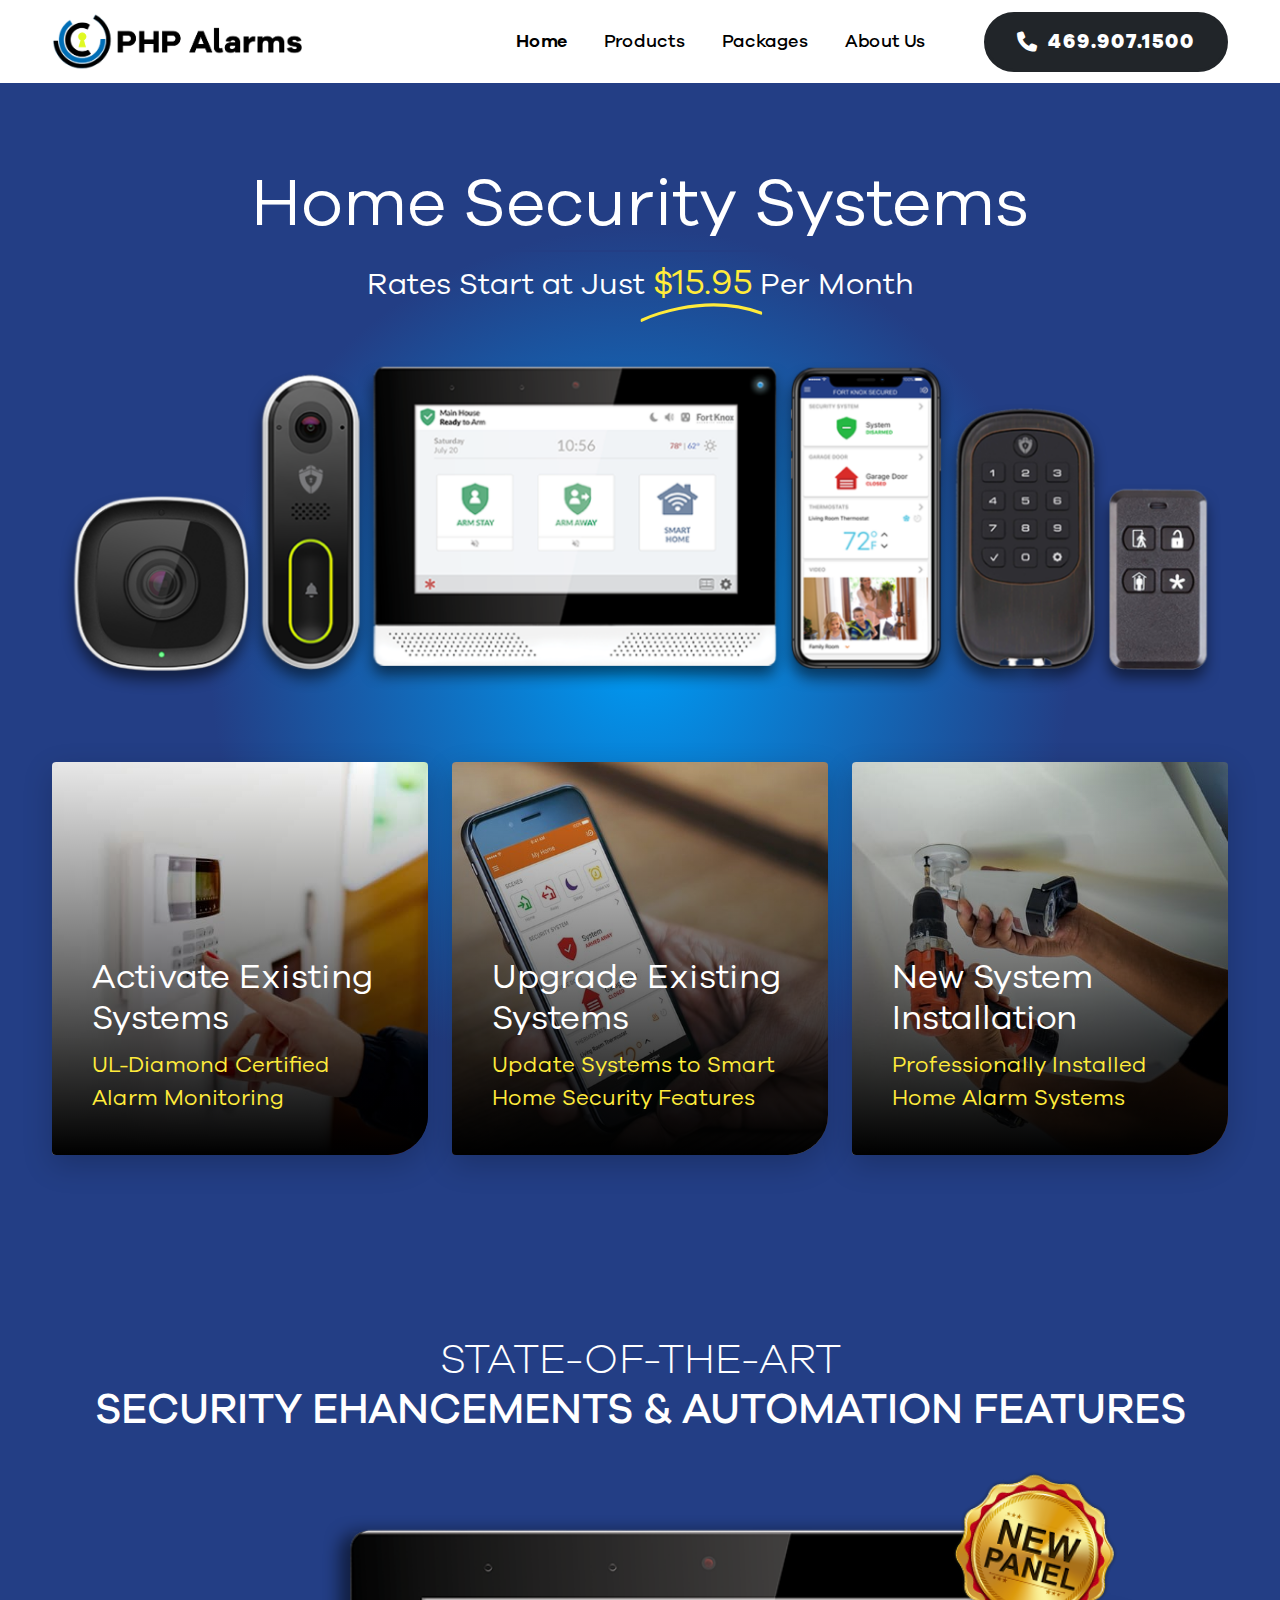
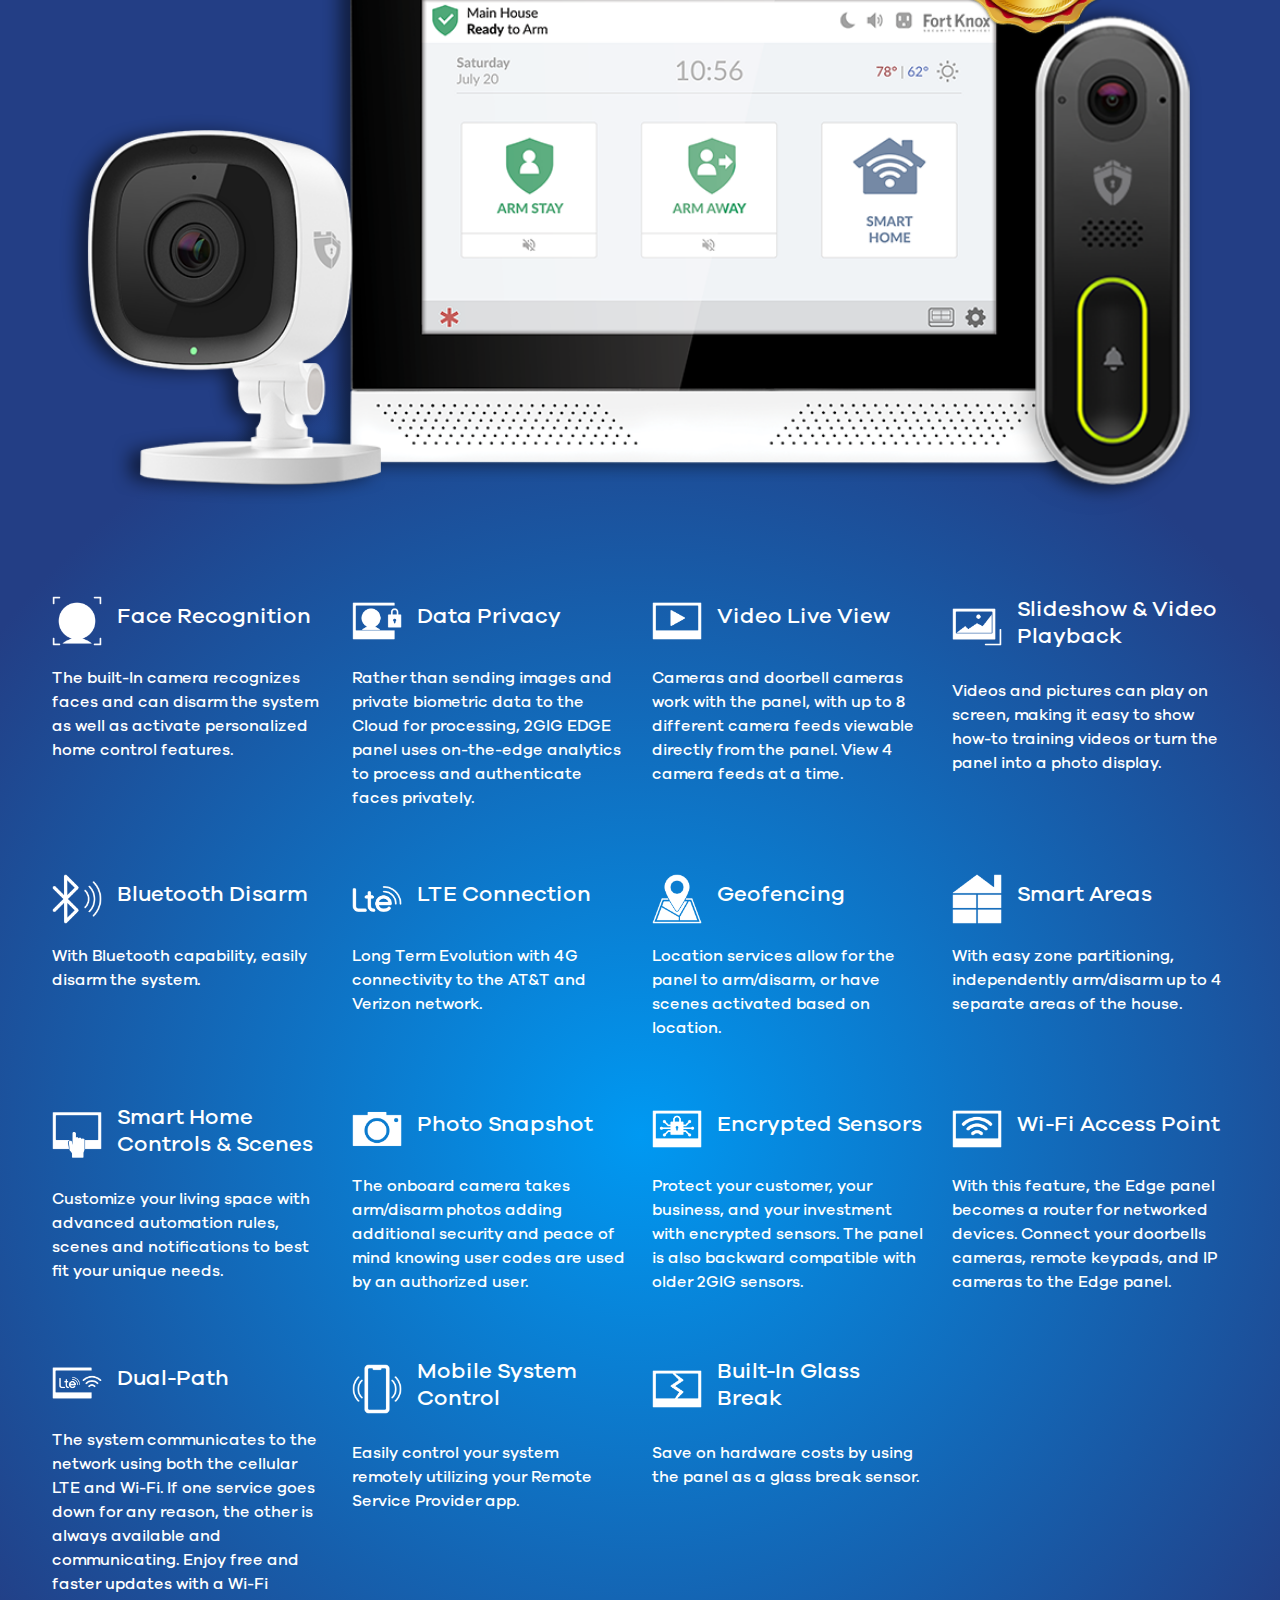
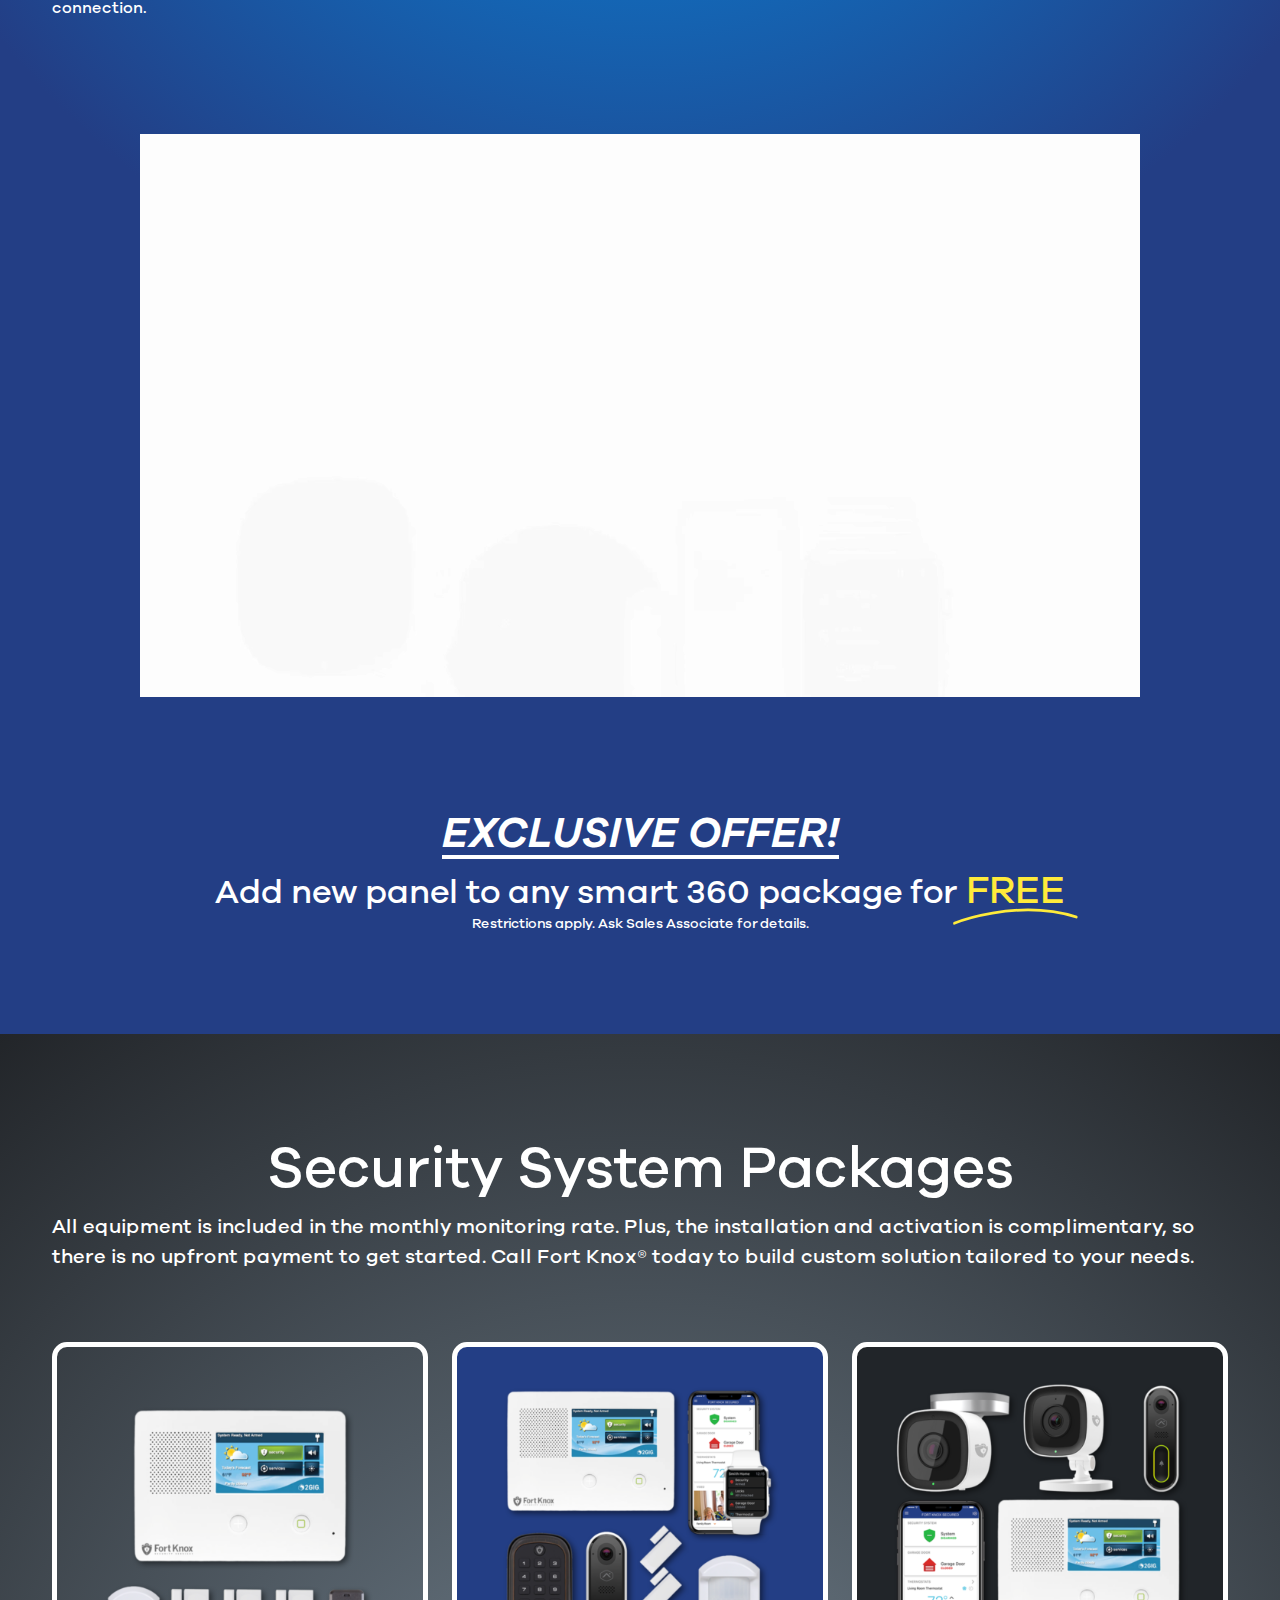
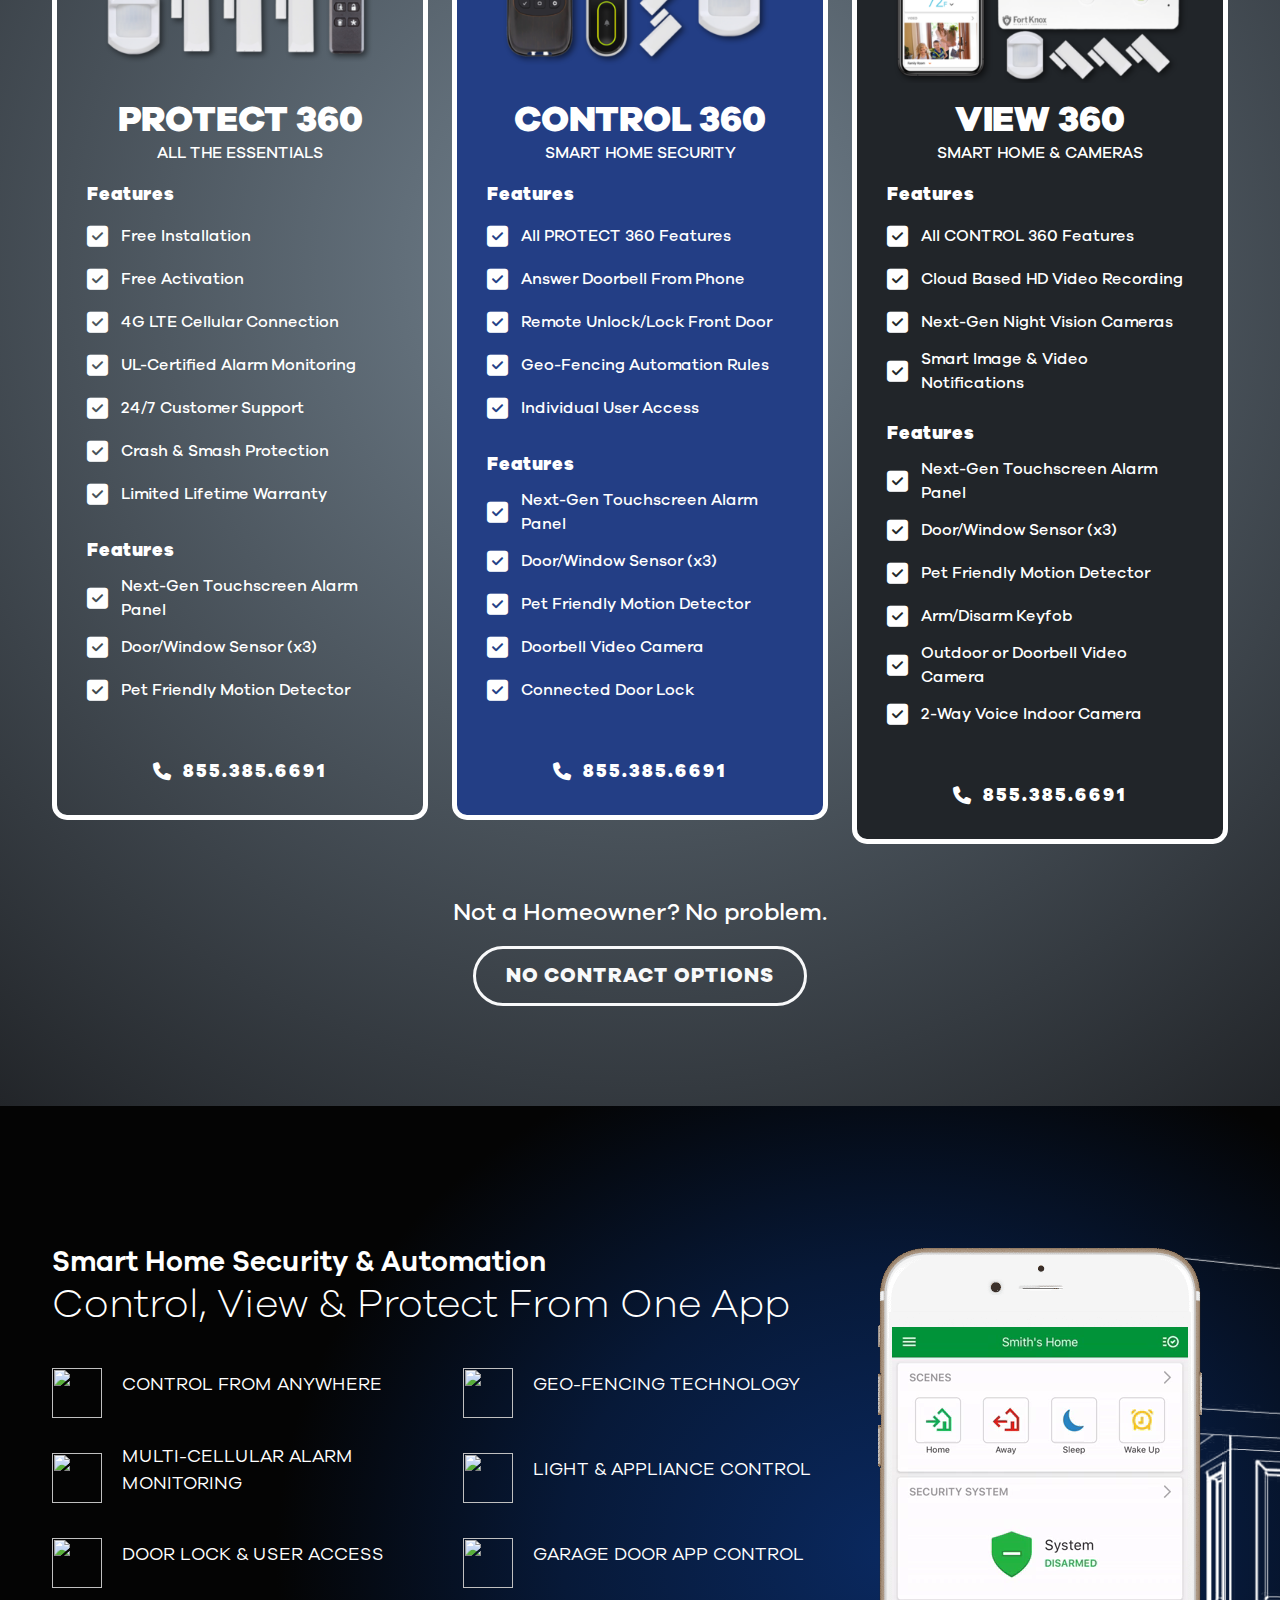
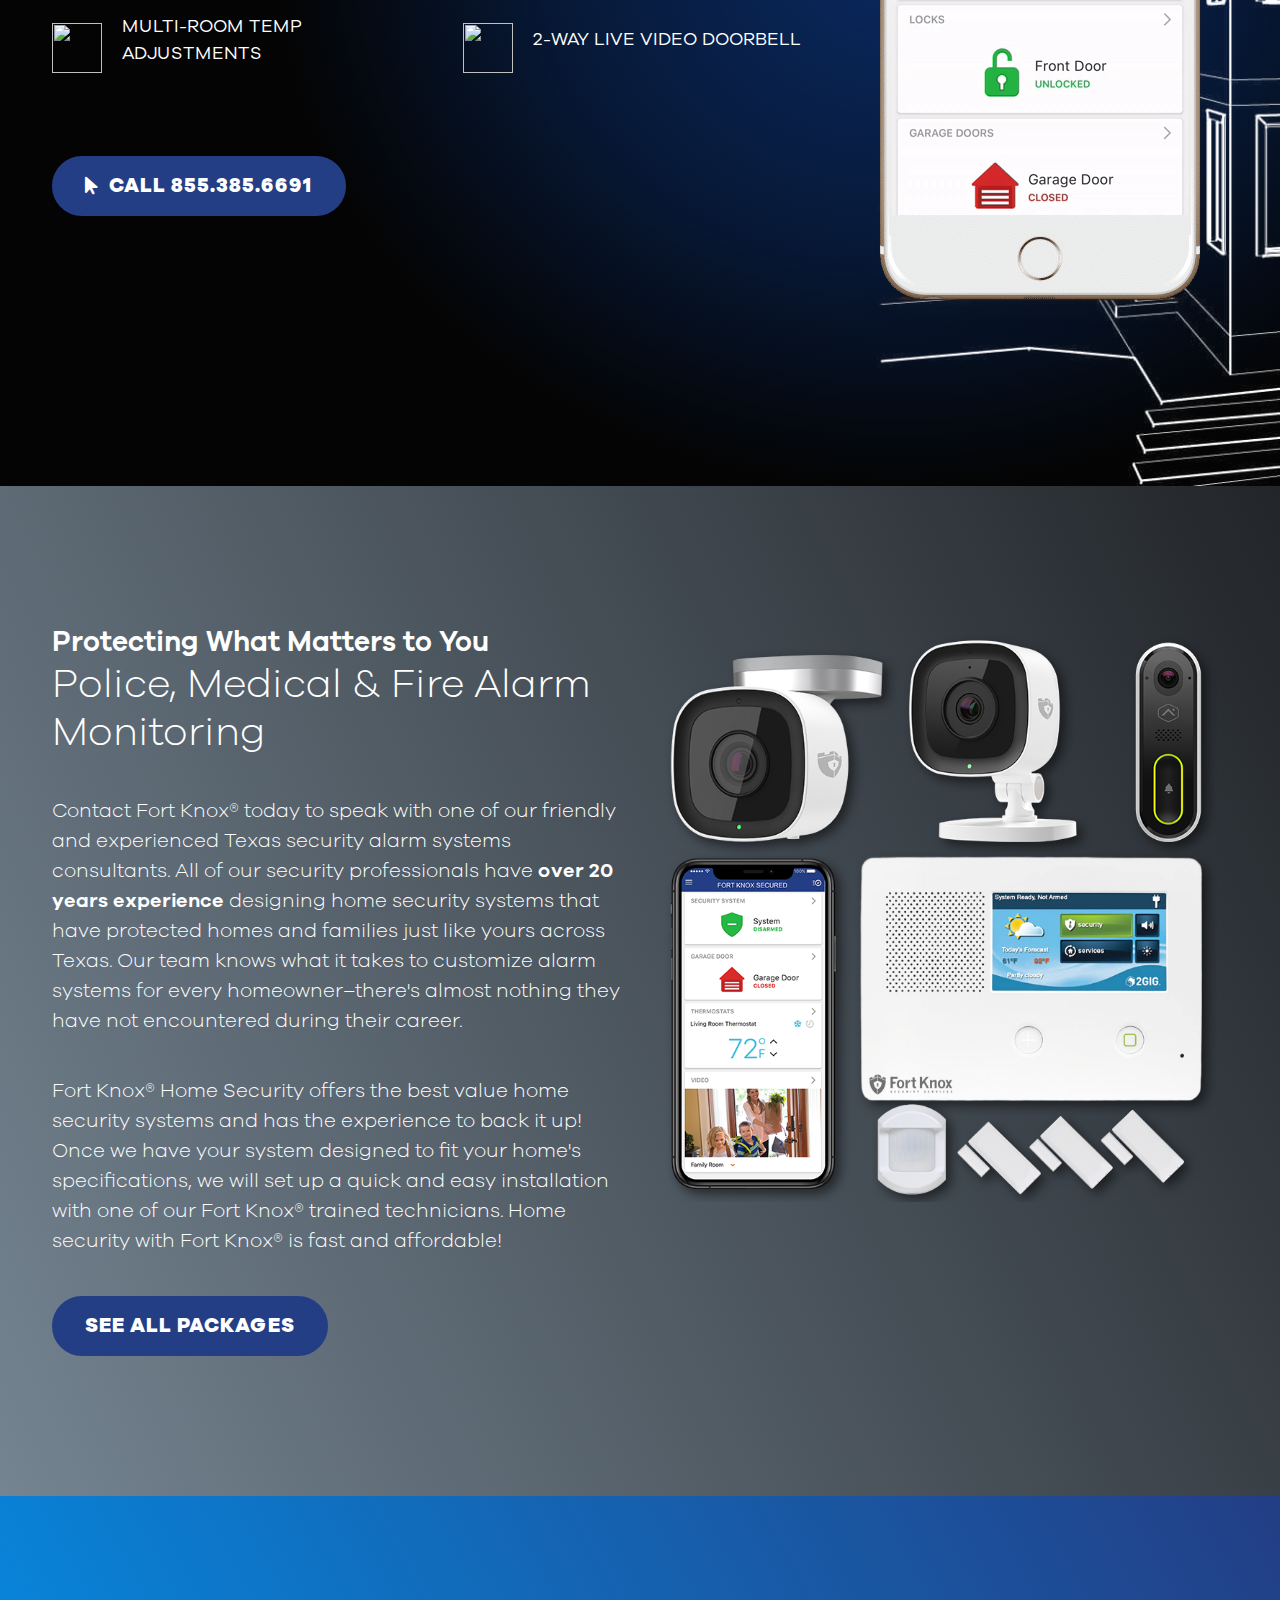
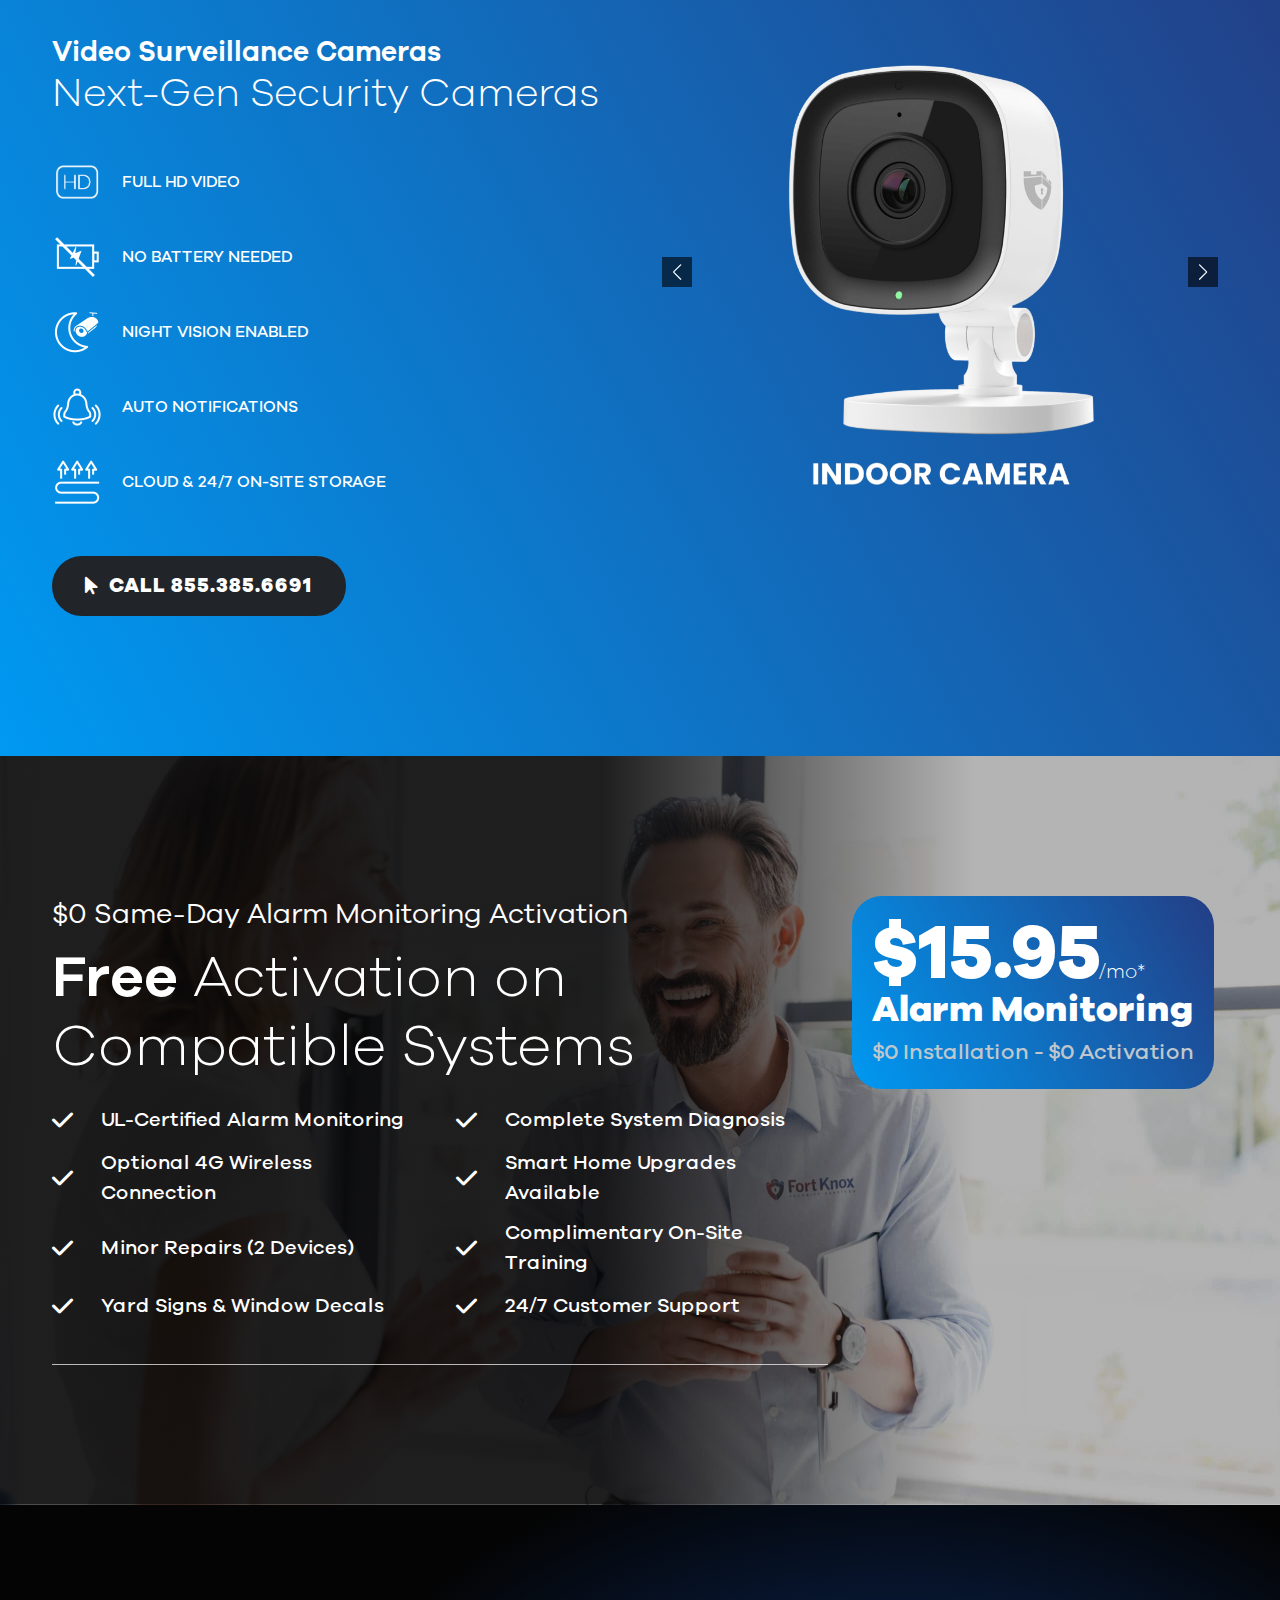
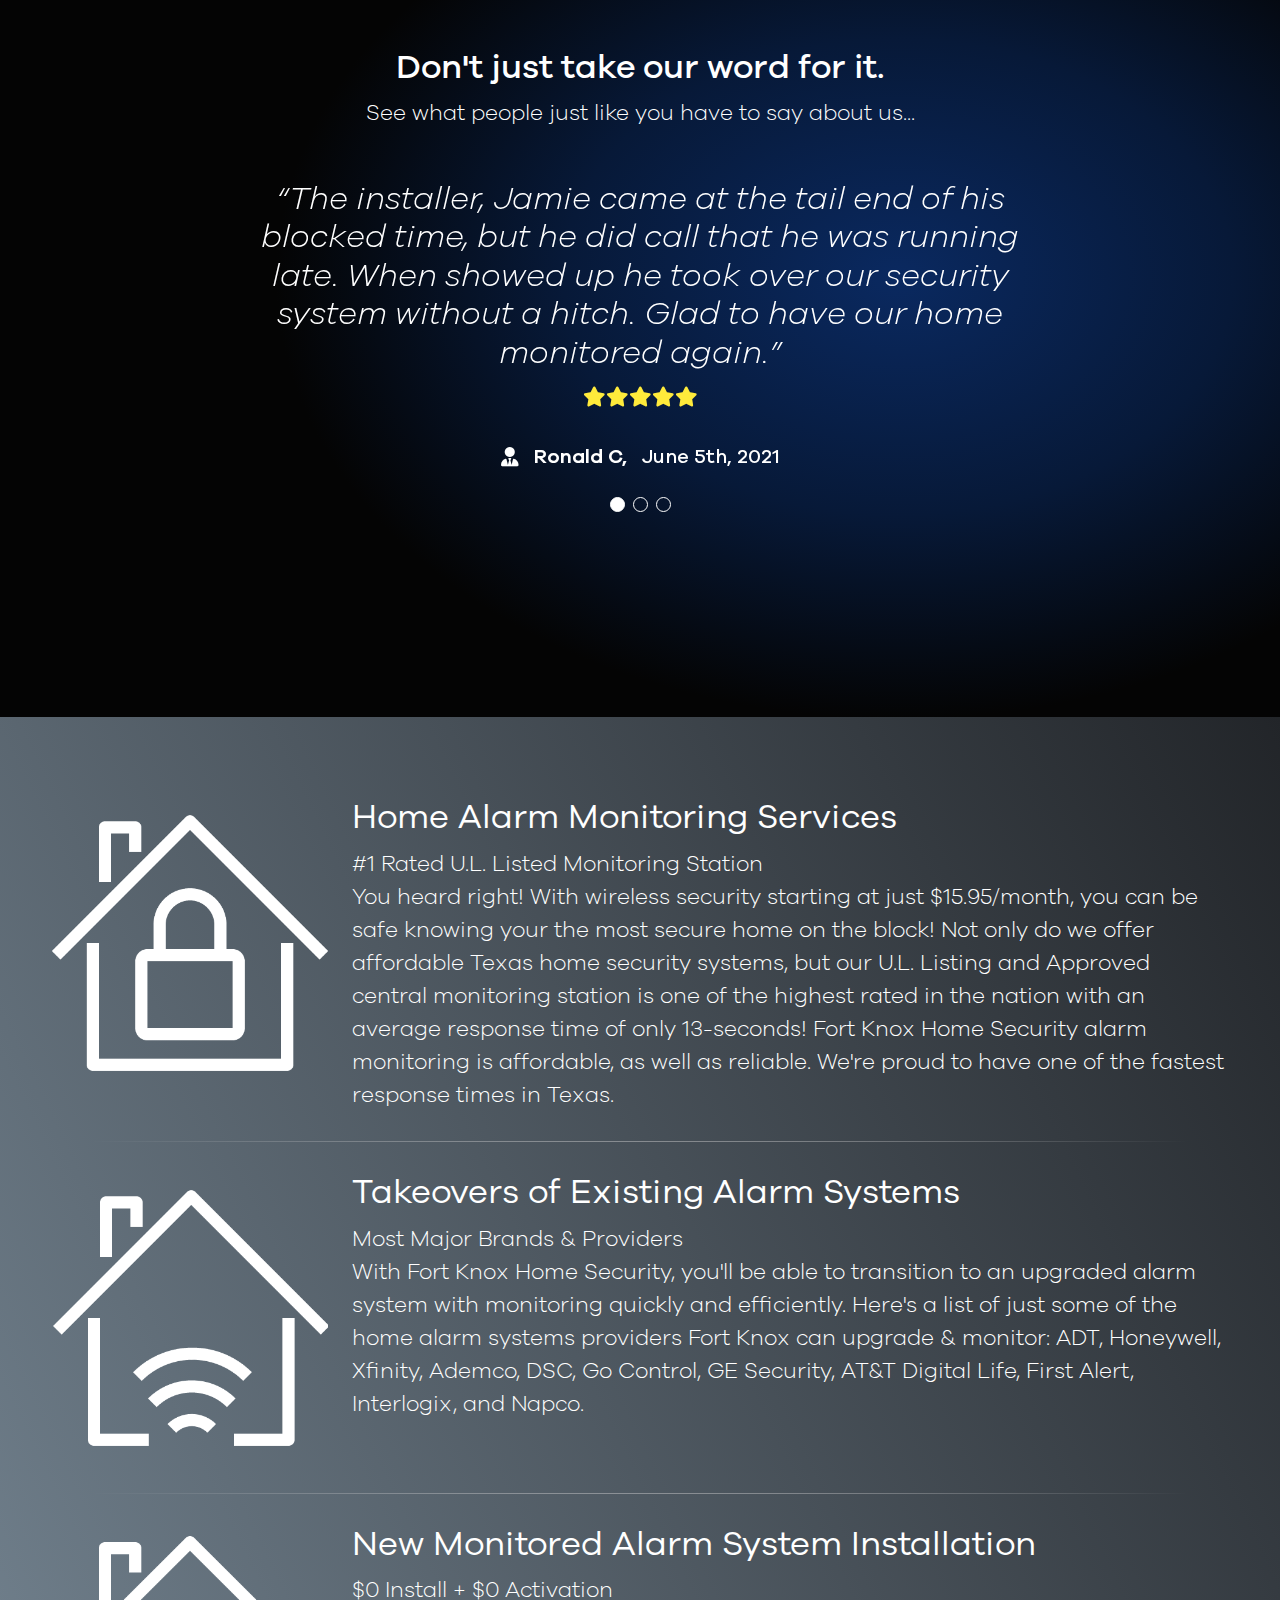
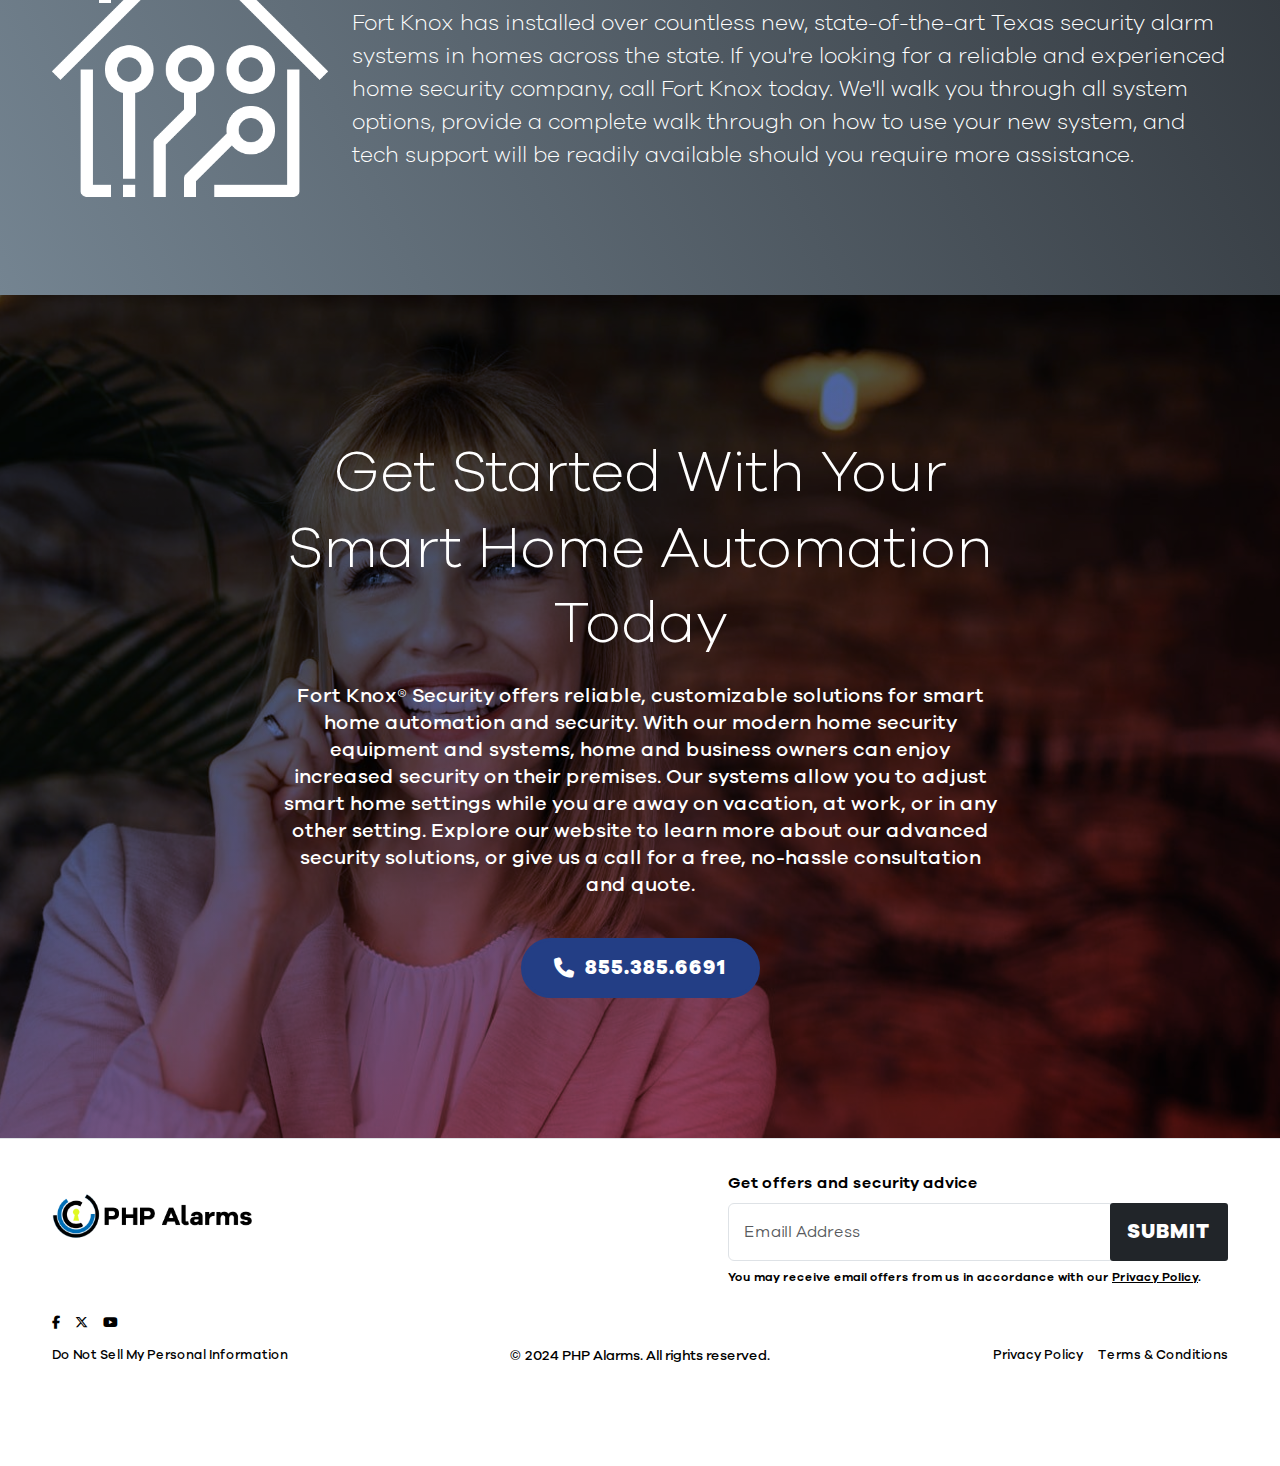
==== commit 6a6e0812: "SIte chnages" ====
--- a/index.html
+++ b/index.html
@@ -14,12 +14,12 @@
 <body>
 <div class="web-wrapper">
     <header class="header">
-        <div class="top-header">
-            <div class="container">
-                <p><strong>TODAY ONLY</strong>: 3 FREE CAMERAS** FOR NEW CUSTOMERS! <a href="#">Call Now</a> to Claim!
-                </p>
-            </div>
-        </div>
+<!--        <div class="top-header">-->
+<!--            <div class="container">-->
+<!--                <p><strong>TODAY ONLY</strong>: 3 FREE CAMERAS** FOR NEW CUSTOMERS! <a href="#">Call Now</a> to Claim!-->
+<!--                </p>-->
+<!--            </div>-->
+<!--        </div>-->
         <div class="container">
             <div class="header-row">
                 <nav class="navbar navbar-expand-lg">
@@ -50,7 +50,7 @@
                             </li>
                         </ul>
                         <div class="btn-nav-inside">
-                            <a href="#" class="btn btn-primary"><i class="fa-solid fa-phone"></i>469.907.1500</a>
+                            <a href="#" class="btn btn-dark"><i class="fa-solid fa-phone"></i>469.907.1500</a>
                         </div>
                     </div>
                 </nav>
@@ -391,7 +391,7 @@
                         </div>
                     </div>
                     <div class="col-lg-4 col-md-6 mb-4 mb-lg-0">
-                        <div class="package-card bg-secondary">
+                        <div class="package-card bg-primary">
                             <img src="images/Security-Packages-Header-Control-360-400x400.png"
                                  alt="">
                             <h3>CONTROL 360</h3>
@@ -420,7 +420,7 @@
                         </div>
                     </div>
                     <div class="col-lg-4 col-md-6 mb-4 mb-lg-0">
-                        <div class="package-card bg-primary">
+                        <div class="package-card bg-dark">
                             <img src="images/Security_Packages_Header-View-360-0308-400x400.png"
                                  alt="">
                             <h3>VIEW 360</h3>
@@ -508,7 +508,7 @@
                                     <p>2-WAY LIVE VIDEO DOORBELL</p>
                                 </li>
                             </ul>
-                            <a href="#" class="btn btn-secondary mt-5">
+                            <a href="#" class="btn btn-primary mt-5">
                                 <i class="fa-solid fa-arrow-pointer"></i>Call 855.385.6691
                             </a>
                         </div>
@@ -549,7 +549,7 @@
                                 specifications, we will set up a quick and easy installation with one of our Fort Knox®
                                 trained technicians. Home security with Fort Knox® is fast and affordable!
                             </p>
-                            <a href="#" class="btn btn-secondary">see all packages</a>
+                            <a href="#" class="btn btn-primary">see all packages</a>
                         </div>
                     </div>
                     <div class="col-lg-6">
@@ -599,7 +599,7 @@
                                     <span>CLOUD & 24/7 ON-SITE STORAGE</span>
                                 </li>
                             </ul>
-                            <a href="#" class="btn btn-primary mt-4">
+                            <a href="#" class="btn btn-dark mt-4">
                                 <i class="fa-solid fa-arrow-pointer"></i> Call 855.385.6691
                             </a>
                         </div>
@@ -856,7 +856,7 @@
                                 <div class="d-flex">
                                     <input type="tel" class="form-control" id="nl-email"
                                            placeholder="Emaill Address">
-                                    <button type="submit" class="btn btn-primary">Submit</button>
+                                    <button type="submit" class="btn btn-dark">Submit</button>
                                 </div>
                                 <p>
                                     You may receive email offers from us in accordance with our <a
@@ -899,8 +899,10 @@
             </div>
         </div>
 
-        <div class="d-flex d-md-none mobile-strip">
-            <a href="#" class="btn btn-primary">Call Now to Claim the Offer</a>
+        <div class="mobile-strip">
+            <a href="#" class="btn btn-dark">
+                <i class="fa-solid fa-phone"></i> 855.385.6691
+            </a>
         </div>
     </footer>
     <!-- Footer End -->
--- a/css/style.css
+++ b/css/style.css
@@ -1,20 +1,23 @@
-@import url('https://fonts.googleapis.com/css2?family=Roboto:ital,wght@0,100;0,300;0,400;0,500;0,700;0,900;1,100;1,300;1,400;1,500;1,700;1,900&display=swap');
+@import "fonts.css";
 
 :root {
-    --body-fonts: "Roboto Serif", sans-serif;;
-
-    --text-color: #222529;
-    --color-primary: #bf0a30;
-    --color-primary-dark: #a80d2d;
+    --body-fonts: 'Galano Grotesque';
+
+    --text-color: #000000;
+    /*--color-primary: #bf0a30;*/
+    /*--color-primary-dark: #a80d2d;*/
+
+    --color-primary: #233e85;
+    --color-primary-dark: #193274;
 
     --color-white: #ffffff;
-    --color-secondary: #233e85;
-    --color-secondary-dark: #193274;
 
     --highlighted-color: #ffeb3b;
 
-    --primary-gradient: radial-gradient(circle at right center, rgb(191, 10, 48) 0%, rgb(132, 6, 36) 64%);
-    --secondary-gradient: linear-gradient(61deg, #0099f2 0%, #233e85 100%);
+    /*--primary-gradient: radial-gradient(circle at right center, rgb(191, 10, 48) 0%, rgb(132, 6, 36) 64%);*/
+
+    --dark-gradient: radial-gradient(60.73% 68.03% at 70.13% 45.83%, #0a2960 0, #071938 43.09%, #040404 80%);
+    --primary-gradient: linear-gradient(61deg, #0099f2 0%, #233e85 100%);
     --grey-gradient: linear-gradient(64deg, #748491 0%, #222529 100%);
 }
 
@@ -42,9 +45,9 @@
 
 .web-wrapper:before {
     content: '';
-    height: 120px;
-    width: 100%;
-    background-color: var(--color-secondary, #202020);
+    height: 83px;
+    width: 100%;
+    background-color: var(--color-primary);
     display: block;
 }
 
@@ -67,7 +70,7 @@
     line-height: 1.2;
     font-size: 20px;
     border-radius: 30px;
-    font-weight: 800;
+    font-weight: 700;
     display: inline-flex;
     align-items: center;
     gap: 10px;
@@ -86,32 +89,16 @@
 .btn-primary:hover,
 .btn-primary:active,
 .btn-primary:first-child:active {
-    background-color: var(--color-primary-dark);
-    border-color: var(--color-primary-dark);
+    background-color: var(--color-primary-dark) !important;
+    border-color: var(--color-primary-dark) !important;
 }
 
 .bg-primary {
     background-color: var(--color-primary) !important;
 }
 
-.bg-secondary {
-    background-color: var(--color-secondary) !important;
-}
-
-.btn-secondary {
-    background-color: var(--color-secondary);
-    border-color: var(--color-secondary);
-}
-
-.btn-secondary:hover,
-.btn-secondary:active,
-.btn-secondary:first-child:active {
-    background-color: var(--color-secondary-dark);
-    border-color: var(--color-secondary-dark);
-}
-
 strong {
-    font-weight: bold;
+    font-weight: 600;
 }
 
 .title-sm span {
@@ -185,14 +172,14 @@
 
 .navbar-nav .nav-link,
 .navbar-nav a {
-    color: var(--color-secondary);
+    color: var(--text-color);
     font-size: 18px;
 }
 
 .navbar-nav a:hover,
 .navbar-nav a.active {
     font-weight: 600;
-    color: var(--color-secondary) !important;
+    color: var(--text-color) !important;
 }
 
 /*--- Header Style End ---*/
@@ -544,7 +531,7 @@
 .app-section {
     padding: 140px 0;
     background-color: rgba(255, 255, 255, 0);
-    background-image: var(--primary-gradient),
+    background-image: var(--dark-gradient),
     url(../images/Asset-1@1000x-1.jpg);
     background-position: center center;
     background-repeat: no-repeat;
@@ -614,7 +601,7 @@
 .products-section {
     padding: 140px 0;
     background-color: #222529;
-    background-image: var(--secondary-gradient);
+    background-image: var(--primary-gradient);
     background-position: center center;
     background-repeat: no-repeat;
 }
@@ -700,7 +687,6 @@
     font-size: 28px;
     line-height: 1.3;
     font-weight: 400;
-    color: var(--color-primary);
     margin-bottom: 10px;
     display: block;
 }
@@ -740,7 +726,7 @@
 }
 
 .price-badge {
-    background-image: radial-gradient(circle at center top, #bf0a30 31%, #840624 100%);
+    background-image: var(--primary-gradient);
     background-position: left top;
     background-repeat: no-repeat;
     background-size: cover;
@@ -752,7 +738,7 @@
 
 .price-badge span {
     font-size: 76px;
-    font-weight: 800;
+    font-weight: 700;
     color: var(--color-white);
     line-height: 1;
     position: relative;
@@ -771,7 +757,7 @@
 
 .price-badge h5 {
     font-size: 36px;
-    font-weight: 800;
+    font-weight: 700;
     line-height: 1;
 }
 
@@ -787,7 +773,7 @@
 .testimonials-section {
     padding: 140px 0;
     background-color: rgba(255, 255, 255, 0);
-    background-image: var(--primary-gradient);
+    background-image: var(--dark-gradient);
     background-position: center center;
     background-repeat: no-repeat;
     background-size: cover;
@@ -970,10 +956,121 @@
 
 /*--- Get Started Section Style End ---*/
 
+/*--- Web Text Section Style Start ---*/
+.web-text-section {
+    padding: 100px 0;
+    color: var(--text-color);
+}
+
+.text-sidebar {
+    position: sticky;
+    top: 120px;
+    padding-bottom: 30px;
+}
+
+.text-sidebar a {
+    font-weight: 600;
+    color: var(--color-primary);
+}
+
+.text-sidebar ul {
+    padding-left: 0 !important;
+    list-style-type: none !important;
+}
+
+.text-sidebar a:hover {
+    text-decoration: underline;
+}
+
+.web-text-section .text-sidebar li + li {
+    margin-top: 12px;
+}
+
+.web-text-section h2,
+.web-text-section h3,
+.web-text-section h4 {
+    margin-bottom: 20px;
+}
+
+.web-text-section h3 {
+    font-size: 30px;
+}
+
+.web-text-section p strong,
+.web-text-section p b {
+    font-weight: 600;
+}
+
+.web-text-section p:last-child {
+    margin-bottom: 0;
+}
+
+.web-text-section p,
+.web-text-section li {
+    font-size: 1.125rem;
+}
+
+.web-text-section p + h3,
+.web-text-section p + h4 {
+    margin-top: 35px;
+}
+
+.web-text-section ul {
+    padding-left: 30px;
+    list-style-type: disc;
+    margin-bottom: 30px;
+}
+
+.web-text-section ul ul {
+    list-style-type: circle;
+    padding-top: 20px;
+}
+
+.web-text-section li + li {
+    margin-top: 15px;
+}
+
+.web-text-section li p:first-child {
+    margin-bottom: 3px;
+}
+
+.web-text-section table {
+    margin-bottom: 35px;
+}
+
+.web-text-section table {
+    border-collapse: collapse;
+    border-spacing: 0;
+}
+
+.web-text-section table > :not(caption) > * > * {
+    padding: .75rem;
+}
+
+.web-text-section table th {
+    font-size: 20px;
+}
+
+.web-text-section table th:last-child {
+    min-width: 210px;
+}
+
+.web-text-section .text-main-content a {
+    color: var(--color-primary);
+    text-decoration: underline;
+}
+
+.web-text-section .text-main-content a:hover {
+    text-decoration: none;
+}
+
+/*--- Web Text Section Style End ---*/
+
 /*--- Footer Style Start ---*/
 
 footer {
-    padding: 0 0 30px 0;
+    padding: 0 0 100px 0;
+    border-top: 1px solid #dee2e6;
 }
 
 .ftr-logo {
@@ -1004,6 +1101,8 @@
 
 .newsletter-form .btn {
     padding: 14px;
+    border-radius: 3px;
+    margin: 0 0 0 -20px;
 }
 
 .newsletter-form label,
@@ -1094,13 +1193,16 @@
     left: 0;
     width: 100%;
     z-index: 10;
-    background-color: var(--color-secondary);
-    padding: 15px 15px 30px 15px;
-    box-shadow: 0 2px 7px 0 rgba(255, 255, 255, .5);
+    /*background-color: var(--color-secondary);*/
+    padding: 15px 15px;
+    /*box-shadow: 0 2px 7px 0 rgba(255, 255, 255, .5);*/
     opacity: 0;
     visibility: hidden;
-    bottom: -35px;
+    bottom: 0;
     transition: 0.35s all ease-in-out;
+    display: flex;
+    align-items: center;
+    justify-content: center;
 }
 
 .mobile-strip.show {
@@ -1110,11 +1212,24 @@
 }
 
 .mobile-strip .btn {
-    width: 100%;
+    width: auto;
+    text-decoration: none !important;
 }
 
 /*--- Footer Style End ---*/
 
+
+@media (max-width: 1600px) {
+    .hero-section {
+        padding: 80px 0;
+    }
+    .hero-section h1 {
+        font-size: 68px;
+    }
+    .hero-section p {
+        font-size: 30px;
+    }
+}
 
 @media (max-width: 991px) {
     .navbar {
@@ -1123,7 +1238,7 @@
 
     .header .navbar-toggler {
         padding: 0;
-        z-index: 1090;
+        z-index: 999999;
         position: absolute;
         right: 0;
         top: 50%;
@@ -1150,7 +1265,7 @@
         left: 0;
         right: 0;
         transition: 0.35s all ease;
-        background-color: var(--color-secondary);
+        background-color: var(--color-primary);
     }
 
     .header .navbar-toggler span:first-child {
@@ -1168,13 +1283,13 @@
     .header .navbar-toggler[aria-expanded="true"] span:first-child {
         transform: rotate(45deg);
         top: 50%;
-        background-color: var(--color-secondary);
+        background-color: var(--color-primary);
     }
 
     .header .navbar-toggler[aria-expanded="true"] span:last-child {
         transform: rotate(-45deg);
         top: 50%;
-        background-color: var(--color-secondary);
+        background-color: var(--color-primary);
     }
 
     body.navbar-open {
@@ -1232,7 +1347,7 @@
     .header .navbar-collapse.show {
         visibility: visible;
         opacity: 1;
-        z-index: 999;
+        z-index: 99999;
         margin-top: 0;
         right: -15px;
     }
@@ -1260,7 +1375,7 @@
         display: inline-block;
         position: relative;
         z-index: 1;
-        color: var(--color-secondary);
+        color: var(--text-color);
     }
 
     .header .navbar-nav .nav-link:after,
@@ -1340,8 +1455,12 @@
     .newsletter-form {
         margin-left: 0;
     }
+
     footer ul {
         justify-content: flex-start;
+    }
+    .web-text-section {
+        padding: 50px 0;
     }
 }
 
@@ -1442,4 +1561,13 @@
     .top-header p, .top-header a {
         font-size: 12px;
     }
-}
+
+    .btn {
+        font-size: 16px;
+        padding: 12px 20px;
+    }
+
+    .service-info p {
+        font-size: 18px;
+    }
+}
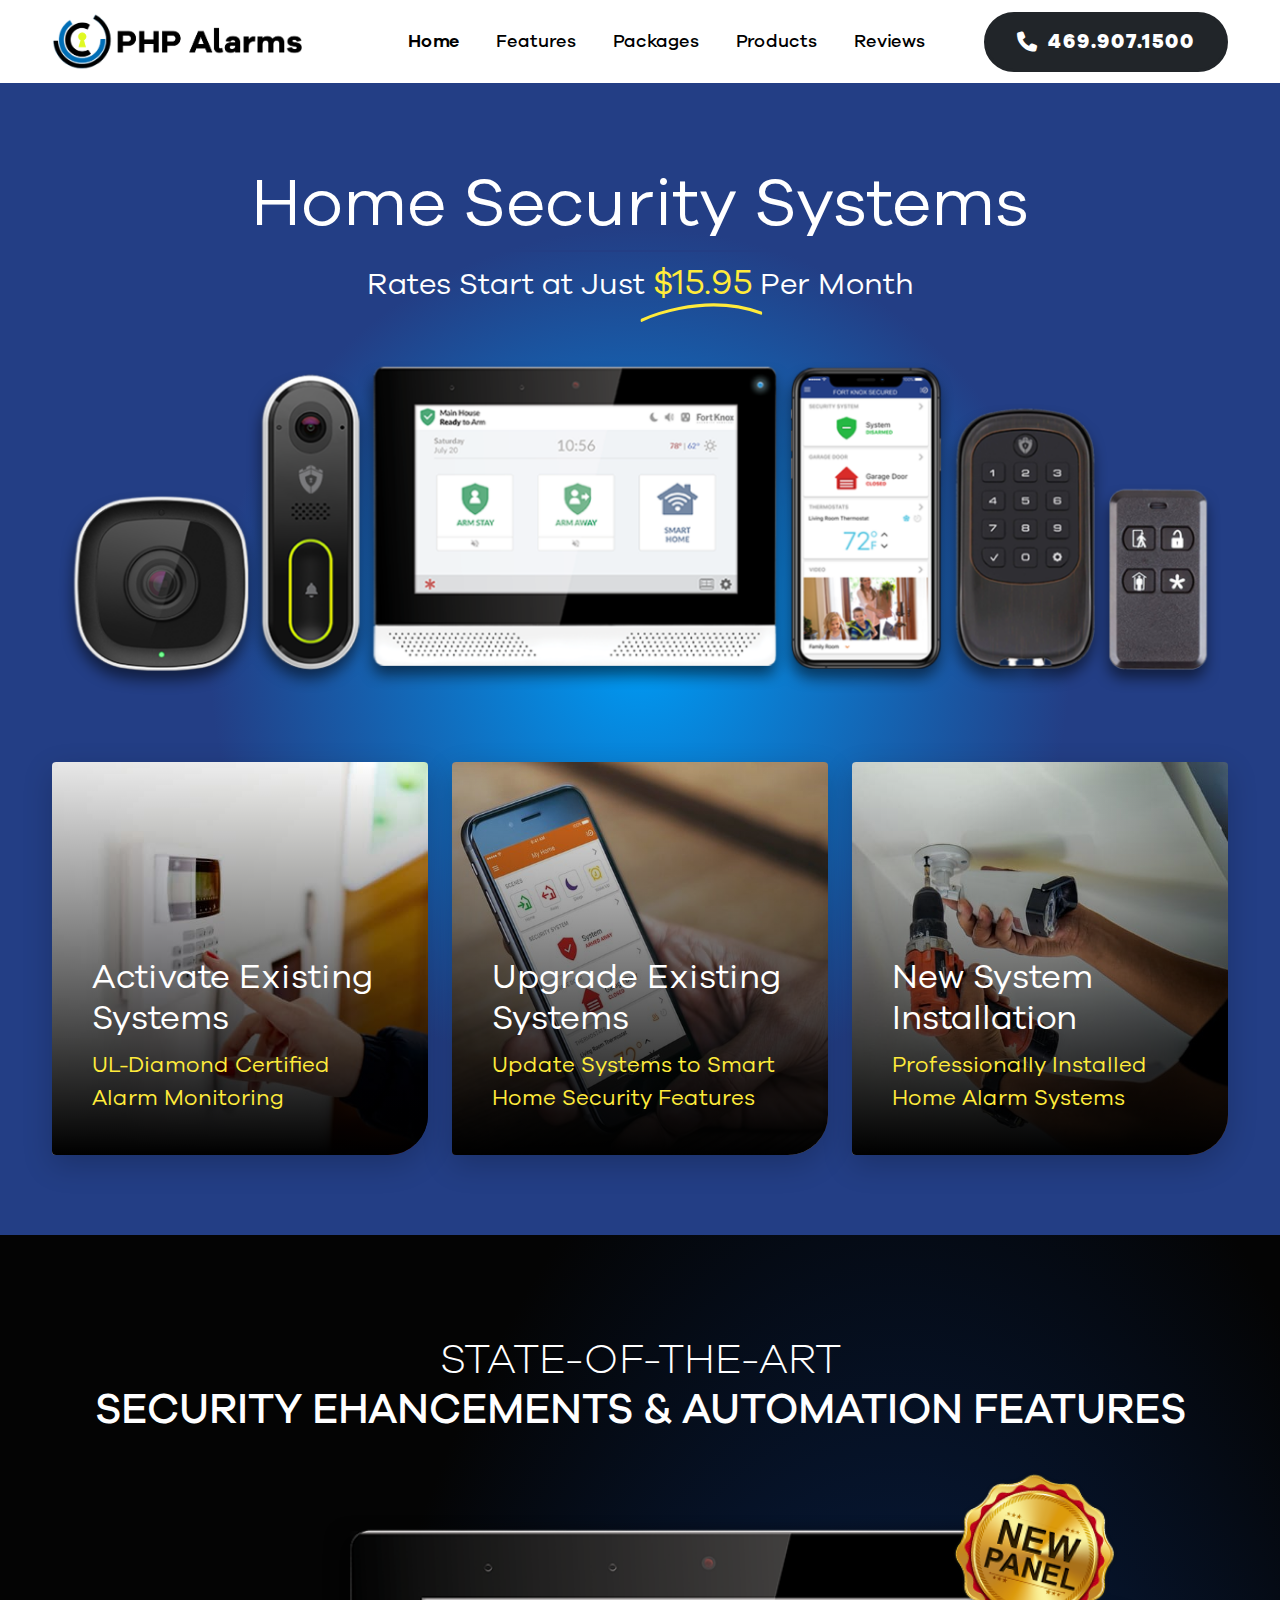
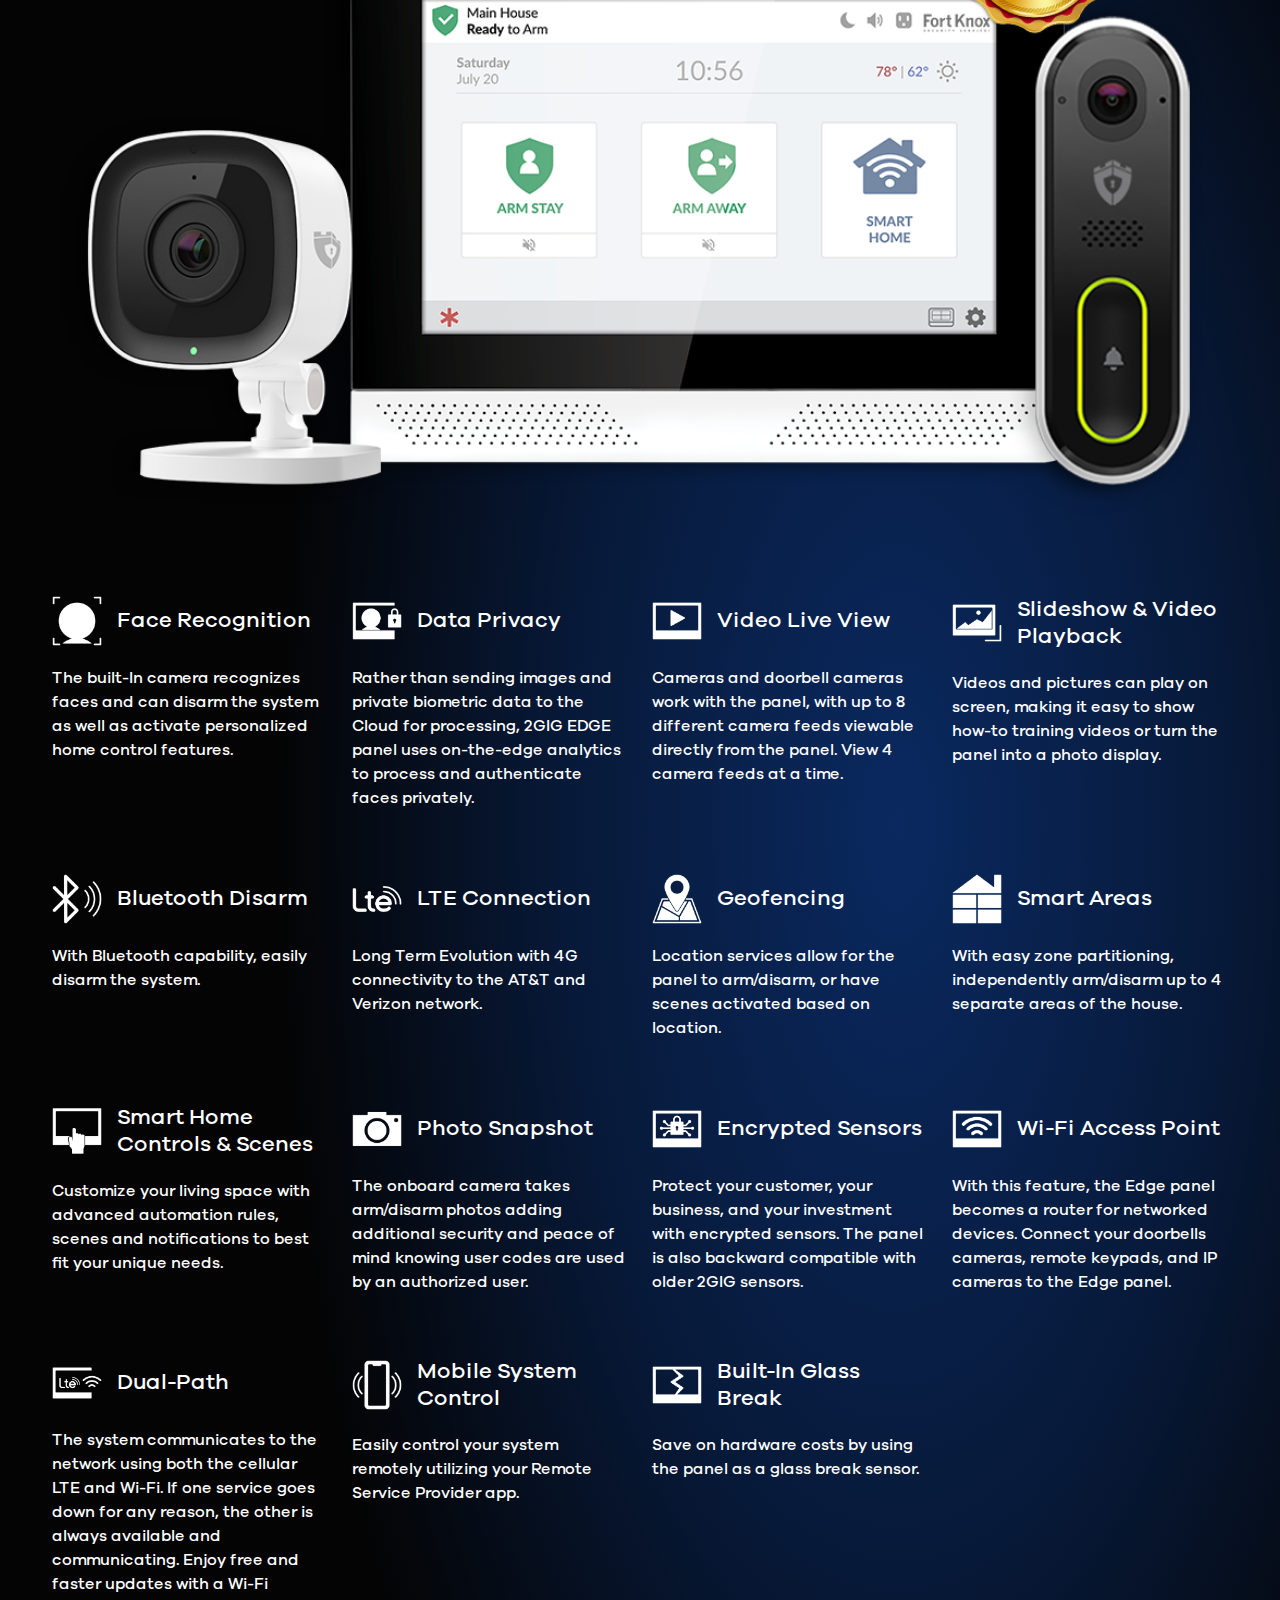
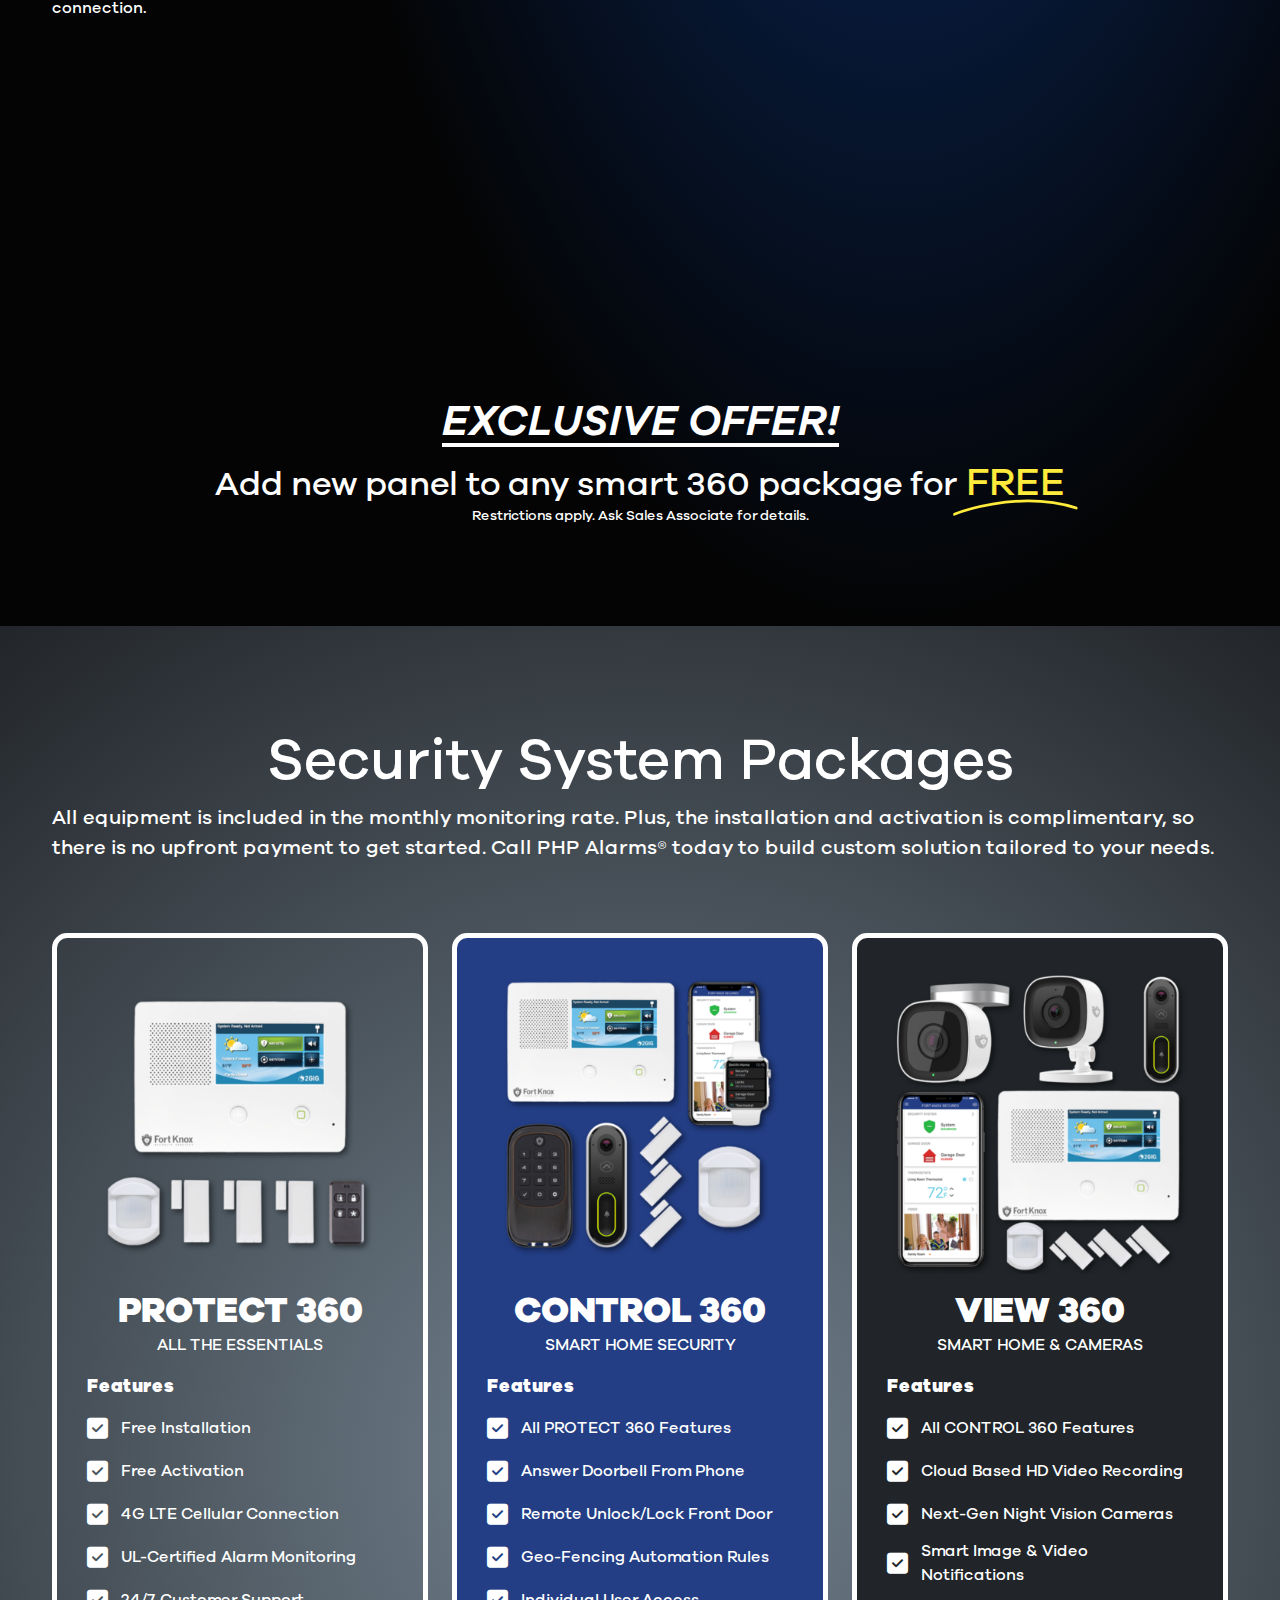
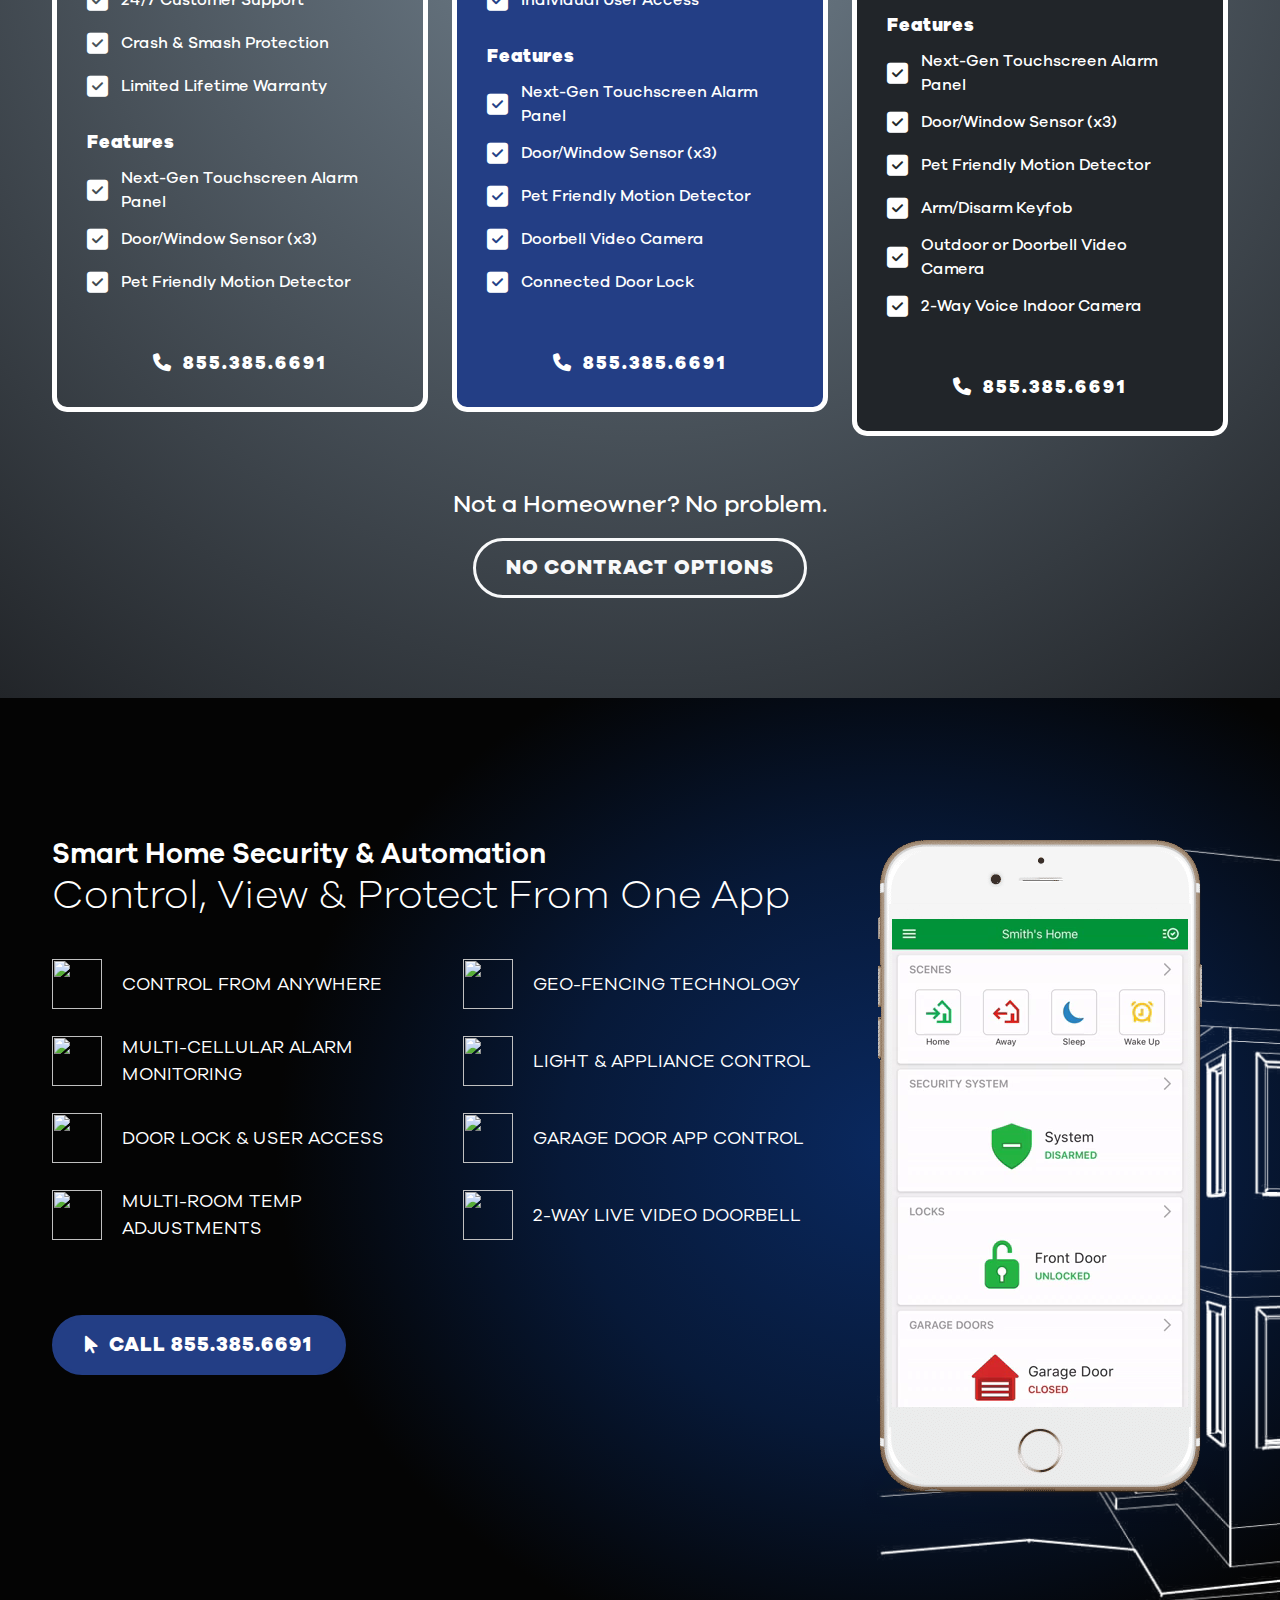
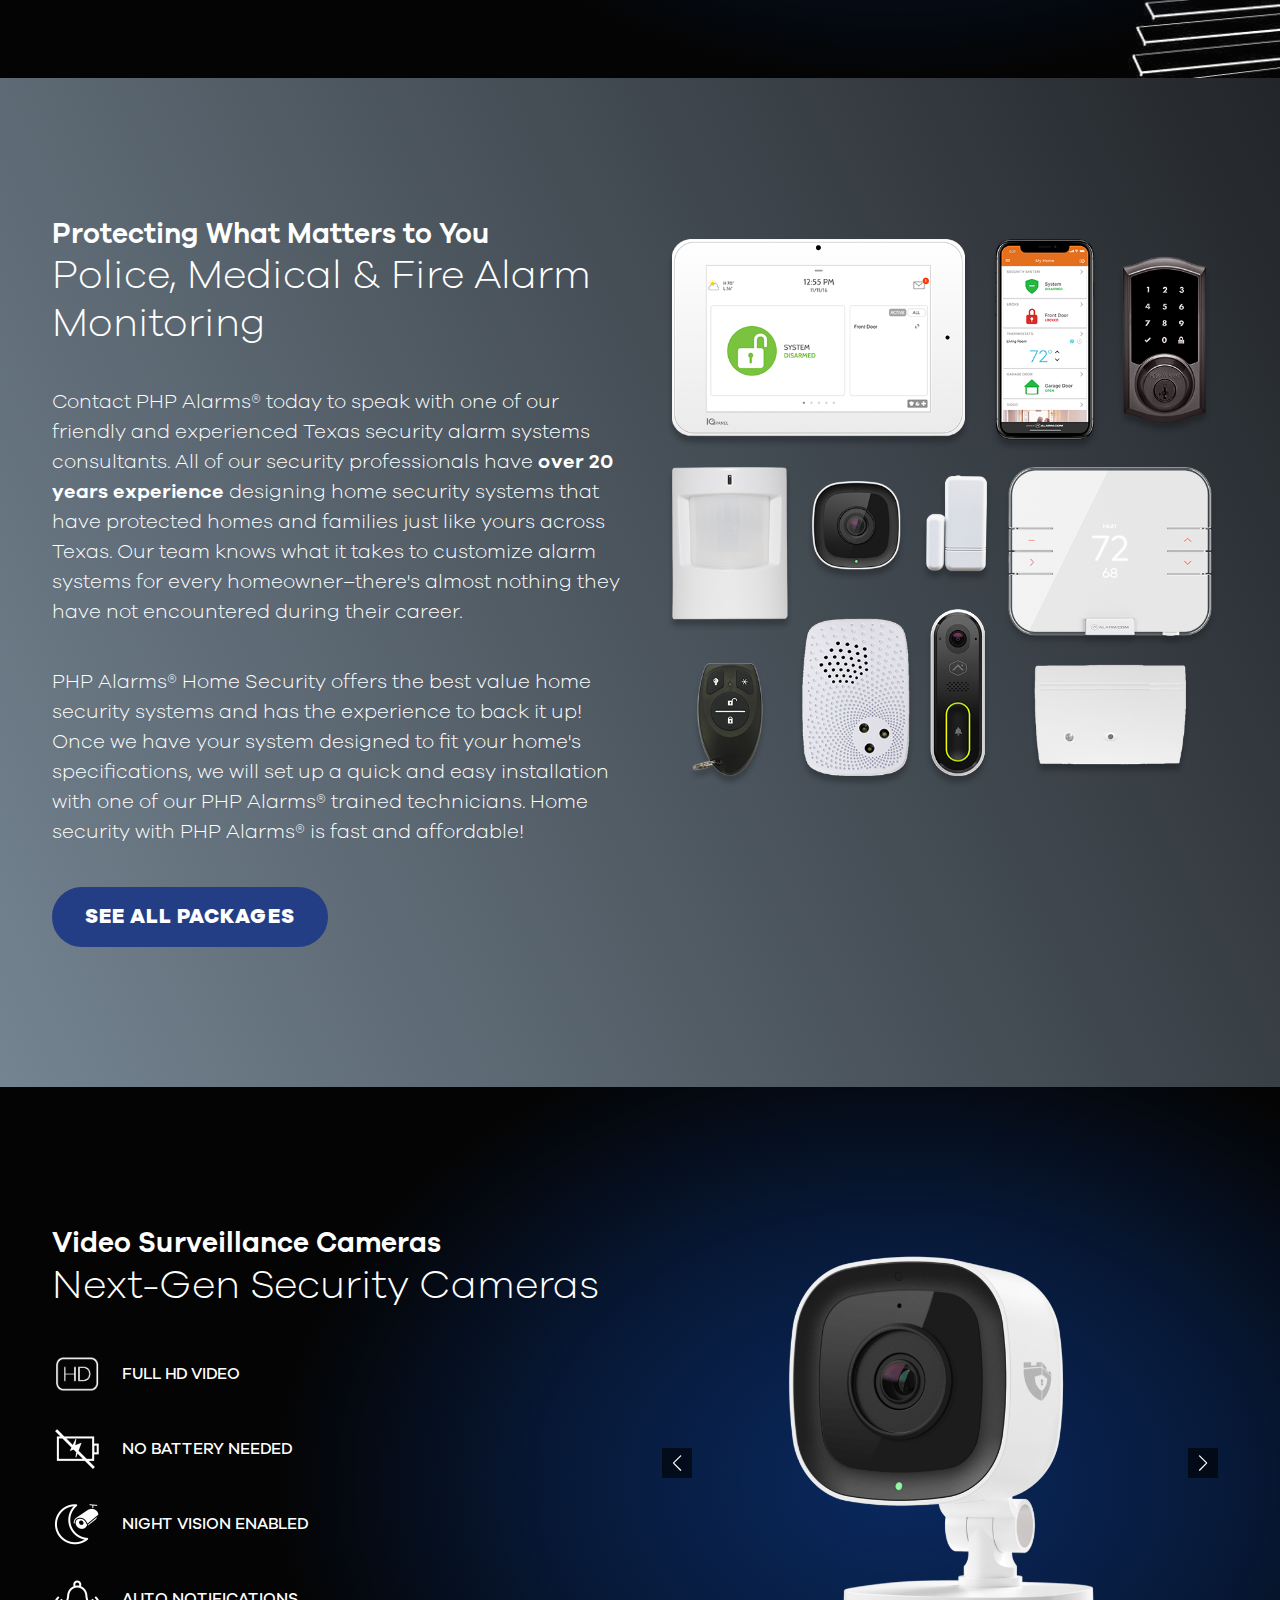
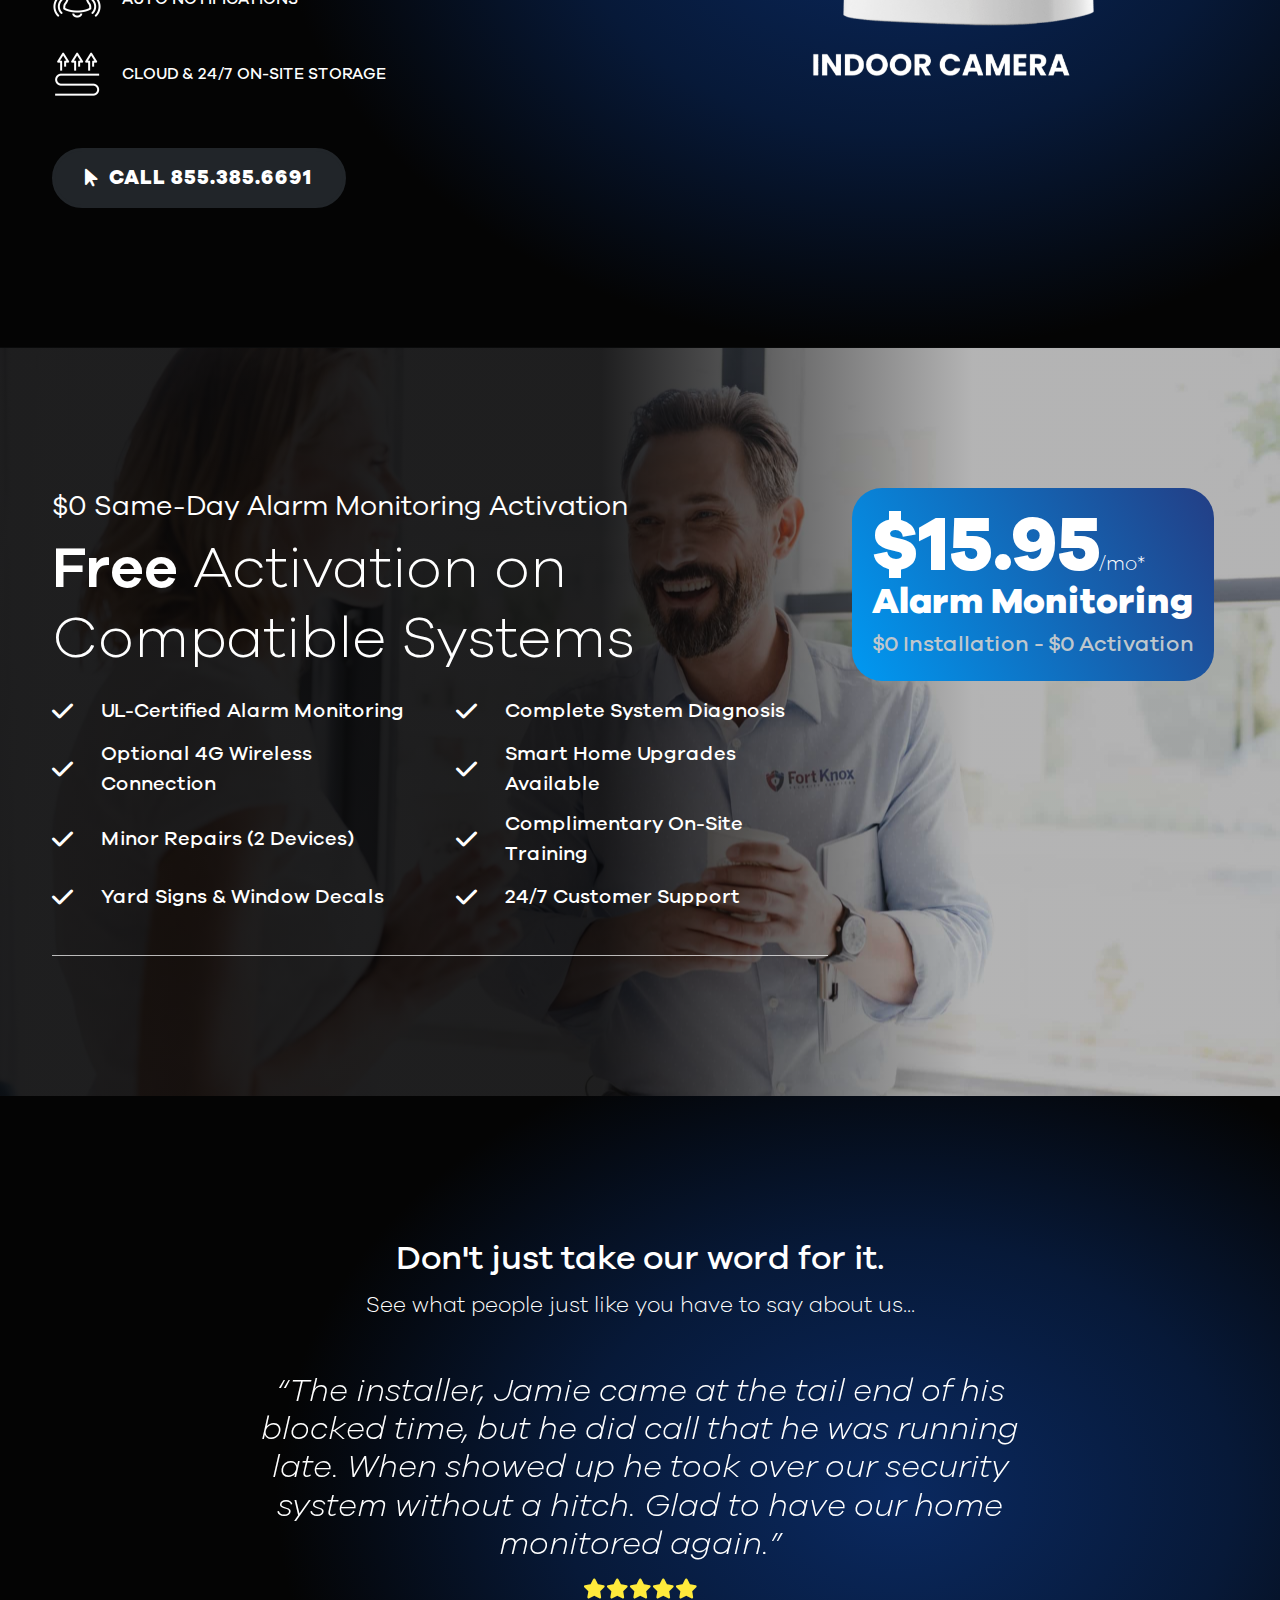
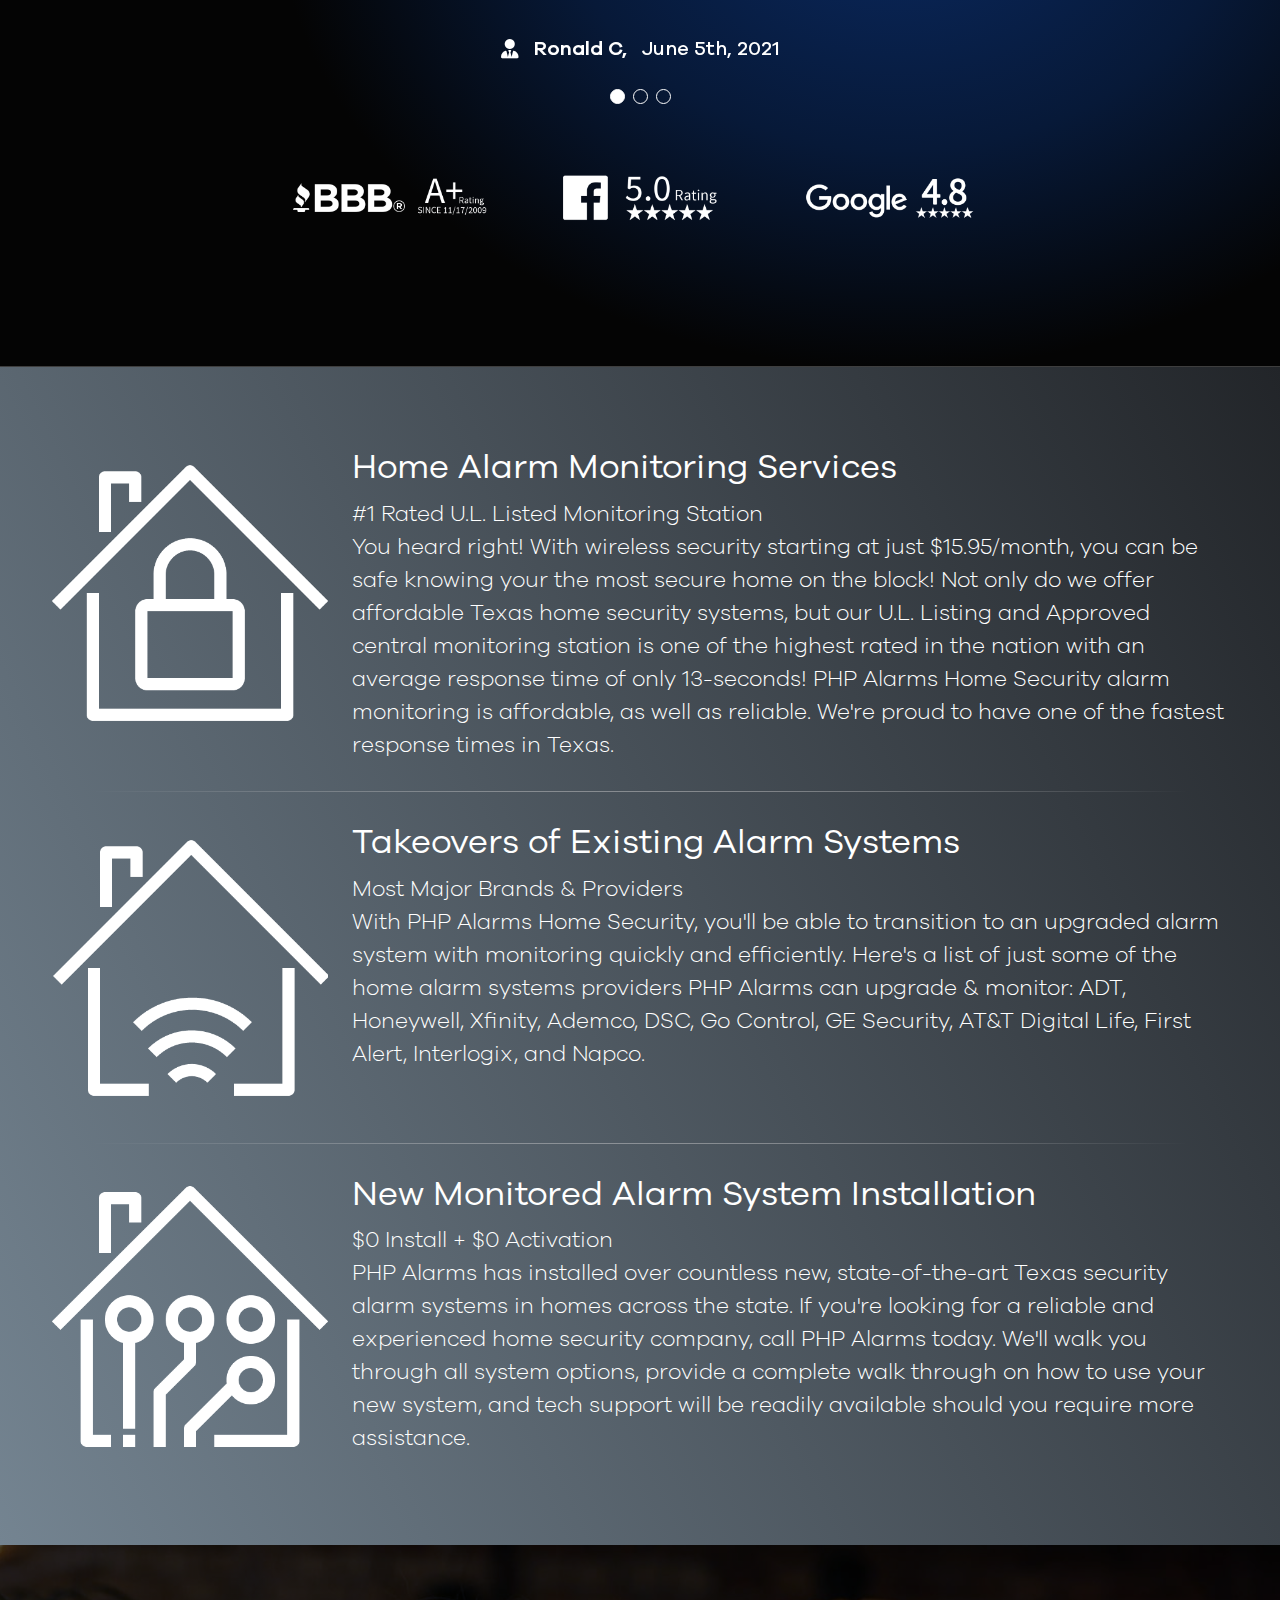
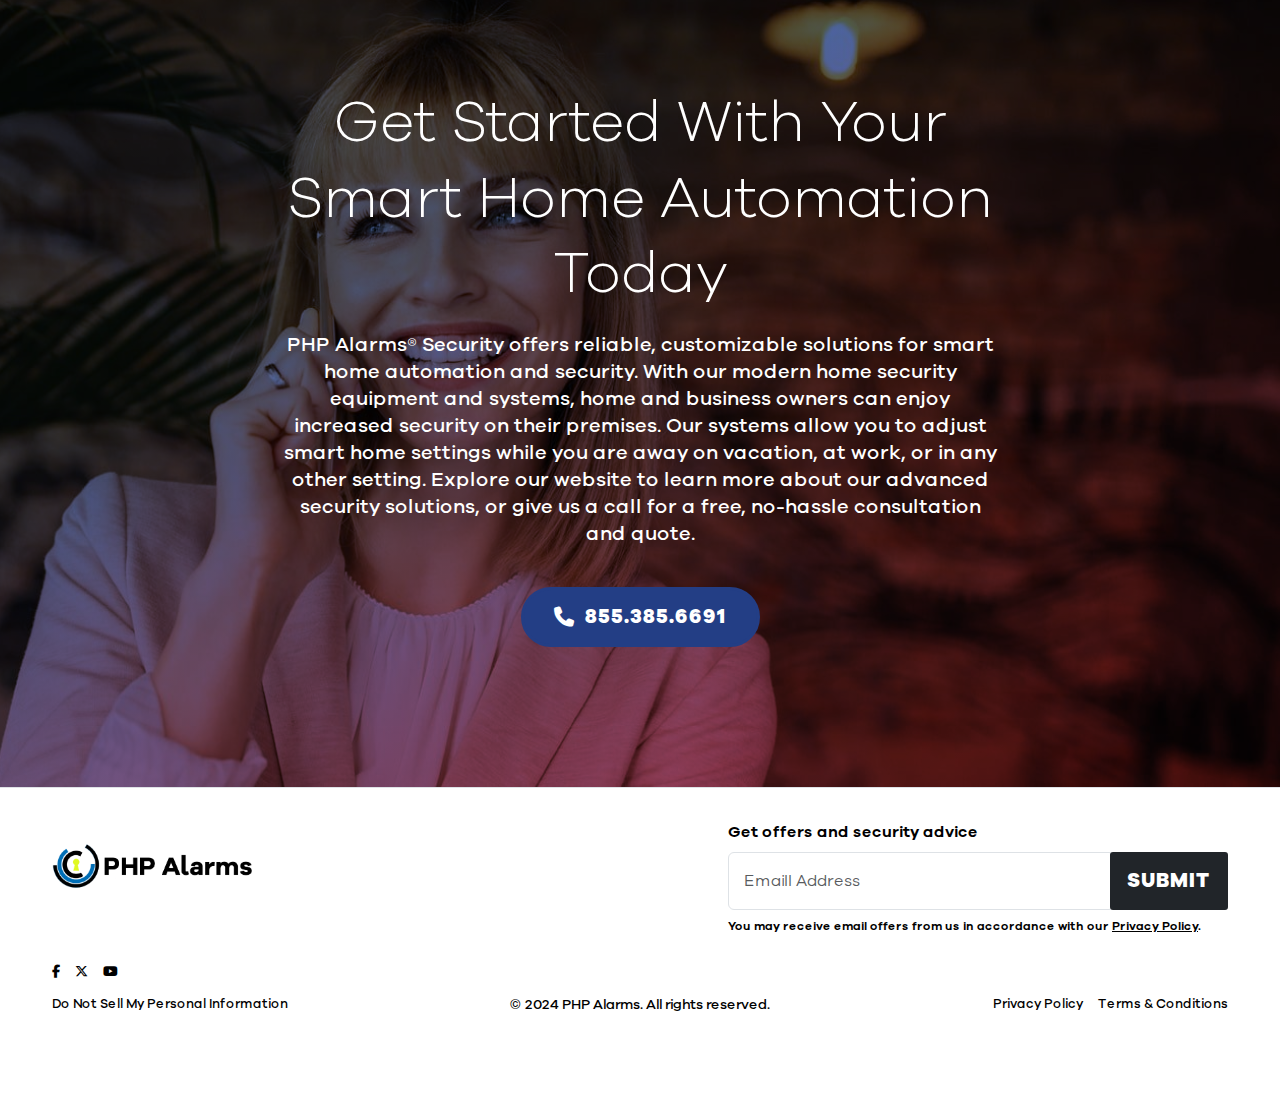
==== commit fb269d6a: "changes" ====
--- a/index.html
+++ b/index.html
@@ -14,12 +14,12 @@
 <body>
 <div class="web-wrapper">
     <header class="header">
-<!--        <div class="top-header">-->
-<!--            <div class="container">-->
-<!--                <p><strong>TODAY ONLY</strong>: 3 FREE CAMERAS** FOR NEW CUSTOMERS! <a href="#">Call Now</a> to Claim!-->
-<!--                </p>-->
-<!--            </div>-->
-<!--        </div>-->
+        <!--        <div class="top-header">-->
+        <!--            <div class="container">-->
+        <!--                <p><strong>TODAY ONLY</strong>: 3 FREE CAMERAS** FOR NEW CUSTOMERS! <a href="#">Call Now</a> to Claim!-->
+        <!--                </p>-->
+        <!--            </div>-->
+        <!--        </div>-->
         <div class="container">
             <div class="header-row">
                 <nav class="navbar navbar-expand-lg">
@@ -37,16 +37,19 @@
                         <div class="nav-overlay d-flex d-lg-none"></div>
                         <ul class="navbar-nav me-auto mb-2 mb-lg-0">
                             <li class="nav-item">
-                                <a class="nav-link active" href="#">Home</a>
+                                <a class="nav-link active" href="#hero">Home</a>
                             </li>
                             <li class="nav-item">
-                                <a class="nav-link" href="#">Products</a>
+                                <a class="nav-link" href="#features">Features</a>
                             </li>
                             <li class="nav-item">
-                                <a class="nav-link" href="#">Packages</a>
+                                <a class="nav-link" href="#packages">Packages</a>
                             </li>
                             <li class="nav-item">
-                                <a class="nav-link" href="#">About Us</a>
+                                <a class="nav-link" href="#products">Products</a>
+                            </li>
+                            <li class="nav-item">
+                                <a class="nav-link" href="#reviews">Reviews</a>
                             </li>
                         </ul>
                         <div class="btn-nav-inside">
@@ -60,7 +63,7 @@
     <!-- Header End -->
 
     <div class="site-content">
-        <section class="hero-section">
+        <section id="hero" class="hero-section">
             <div class="container">
                 <div class="hero-content">
                     <h1>Home Security Systems</h1>
@@ -119,7 +122,7 @@
         </section>
         <!-- Hero Section End -->
 
-        <section class="features-section">
+        <section id="features" class="features-section">
             <div class="container">
                 <h2>
                     STATE-OF-THE-ART
@@ -326,7 +329,7 @@
                 </div>
                 <div class="feature-video">
                     <video id="homeSecurityVideo"
-                           src="videos/Home-Security-Video-compressed.mp4"
+                           src="videos/ADC_MKTG_HomePageLoop_230705.mp4"
                            loop="" autoplay="" playsinline="" muted=""></video>
                 </div>
 
@@ -350,13 +353,13 @@
         </section>
         <!-- Feature Section End -->
 
-        <section class="packages-section">
+        <section id="packages" class="packages-section">
             <div class="container">
                 <div class="section-title">
                     <h2>Security System Packages</h2>
                     <p>
                         All equipment is included in the monthly monitoring rate. Plus, the installation and activation
-                        is complimentary, so there is no upfront payment to get started. Call Fort Knox® today to build
+                        is complimentary, so there is no upfront payment to get started. Call PHP Alarms® today to build
                         custom solution tailored to your needs.
                     </p>
                 </div>
@@ -535,7 +538,7 @@
                                 <h3>Police, Medical & Fire Alarm Monitoring</h3>
                             </div>
                             <p>
-                                Contact Fort Knox® today to speak with one of our friendly and experienced Texas
+                                Contact PHP Alarms® today to speak with one of our friendly and experienced Texas
                                 security alarm systems consultants. All of our security professionals have <strong>over
                                 20 years
                                 experience</strong> designing home security systems that have protected homes and
@@ -544,10 +547,10 @@
                                 every homeowner–there's almost nothing they have not encountered during their career.
                             </p>
                             <p>
-                                Fort Knox® Home Security offers the best value home security systems and has the
+                                PHP Alarms® Home Security offers the best value home security systems and has the
                                 experience to back it up! Once we have your system designed to fit your home's
-                                specifications, we will set up a quick and easy installation with one of our Fort Knox®
-                                trained technicians. Home security with Fort Knox® is fast and affordable!
+                                specifications, we will set up a quick and easy installation with one of our PHP Alarms®
+                                trained technicians. Home security with PHP Alarms® is fast and affordable!
                             </p>
                             <a href="#" class="btn btn-primary">see all packages</a>
                         </div>
@@ -563,7 +566,7 @@
         </section>
         <!--  Monitoring Section End -->
 
-        <section class="products-section">
+        <section id="products" class="products-section">
             <div class="container">
                 <div class="row">
                     <div class="col-lg-6 mb-5 mb-lg-0">
@@ -668,7 +671,7 @@
         </section>
         <!-- Offer Section End -->
 
-        <section class="testimonials-section">
+        <section id="reviews" class="testimonials-section">
             <div class="container">
                 <div class="testimonials-title">
                     <h4>Don't just take our word for it.</h4>
@@ -699,7 +702,8 @@
                         <div class="swiper-slide">
                             <div class="review-info">
                                 <p>
-                                    “Fort Knox security has not only the best systems and options out here, but the best
+                                    “PHP Alarms security has not only the best systems and options out here, but the
+                                    best
                                     customer service I have ever spoke to.”
                                 </p>
                                 <ul>
@@ -718,8 +722,8 @@
                         <div class="swiper-slide">
                             <div class="review-info">
                                 <p>
-                                    “We have 10 business locations in Dallas TX. Fort Knox services 8 of the 10, and we
-                                    will be moving the service to Fort Knox from our other two locations once the
+                                    “We have 10 business locations in Dallas TX. PHP Alarms services 8 of the 10, and we
+                                    will be moving the service to PHP Alarms from our other two locations once the
                                     existing contract ends.”
                                 </p>
                                 <ul>
@@ -739,12 +743,9 @@
                     <div class="swiper-pagination"></div>
                 </div>
                 <div class="logos-row">
-                    <img src="https://www.fortknoxhomesecurity.com/wp-content/uploads/2020/04/bbb-1.png" alt="">
-                    <img src="https://www.fortknoxhomesecurity.com/wp-content/uploads/2020/04/fb-innershadow-1.png"
-                         alt="">
-                    <img src="https://www.fortknoxhomesecurity.com/wp-content/uploads/2020/04/google.png" alt="">
-                    <img src="https://www.fortknoxhomesecurity.com/wp-content/uploads/2020/04/trustpilot-white.png"
-                         alt="">
+                    <img src="images/bbb-1.png" alt="">
+                    <img src="images/fb-innershadow-1.png" alt="">
+                    <img src="images/google.png" alt="">
                 </div>
             </div>
         </section>
@@ -768,7 +769,8 @@
                                 knowing your the most secure home on the block! Not only do we offer affordable Texas
                                 home security systems, but our U.L. Listing and Approved central monitoring station is
                                 one of the highest rated in the nation with an average response time of only 13-seconds!
-                                Fort Knox Home Security alarm monitoring is affordable, as well as reliable. We're proud
+                                PHP Alarms Home Security alarm monitoring is affordable, as well as reliable. We're
+                                proud
                                 to have one of the fastest response times in Texas.
                             </p>
                         </div>
@@ -786,9 +788,10 @@
                             <h4>Takeovers of Existing Alarm Systems</h4>
                             <p>Most Major Brands & Providers</p>
                             <p>
-                                With Fort Knox Home Security, you'll be able to transition to an upgraded alarm system
+                                With PHP Alarms Home Security, you'll be able to transition to an upgraded alarm system
                                 with monitoring quickly and efficiently. Here's a list of just some of the home alarm
-                                systems providers Fort Knox can upgrade & monitor: ADT, Honeywell, Xfinity, Ademco, DSC,
+                                systems providers PHP Alarms can upgrade & monitor: ADT, Honeywell, Xfinity, Ademco,
+                                DSC,
                                 Go Control, GE Security, AT&T Digital Life, First Alert, Interlogix, and Napco.
                             </p>
                         </div>
@@ -806,9 +809,9 @@
                             <h4>New Monitored Alarm System Installation</h4>
                             <p>$0 Install + $0 Activation</p>
                             <p>
-                                Fort Knox has installed over countless new, state-of-the-art Texas security alarm
+                                PHP Alarms has installed over countless new, state-of-the-art Texas security alarm
                                 systems in homes across the state. If you're looking for a reliable and experienced home
-                                security company, call Fort Knox today. We'll walk you through all system options,
+                                security company, call PHP Alarms today. We'll walk you through all system options,
                                 provide a complete walk through on how to use your new system, and tech support will be
                                 readily available should you require more assistance.
                             </p>
@@ -824,7 +827,7 @@
                 <div class="get-started-content">
                     <h2>Get Started With Your Smart Home Automation Today</h2>
                     <p>
-                        Fort Knox® Security offers reliable, customizable solutions for smart home automation and
+                        PHP Alarms® Security offers reliable, customizable solutions for smart home automation and
                         security. With our modern home security equipment and systems, home and business owners can
                         enjoy increased security on their premises. Our systems allow you to adjust smart home settings
                         while you are away on vacation, at work, or in any other setting. Explore our website to learn
--- a/css/style.css
+++ b/css/style.css
@@ -73,6 +73,7 @@
     font-weight: 700;
     display: inline-flex;
     align-items: center;
+    justify-content: center;
     gap: 10px;
     border-width: 3px;
     letter-spacing: 1px;
@@ -335,7 +336,8 @@
 /*--- Features Section Style Start ---*/
 .features-section {
     padding: 100px 0;
-    background-image: radial-gradient(circle at center center, #0099f2 0%, #233e85 50%);
+    /*background-image: radial-gradient(circle at center center, #0099f2 0%, #233e85 50%);*/
+    background-image: var(--dark-gradient);
 }
 
 .features-section h2 {
@@ -370,6 +372,7 @@
     font-size: 22px;
     line-height: 1.25;
     color: var(--color-white);
+    margin-bottom: 0;
 }
 
 .feature-card p {
@@ -399,7 +402,7 @@
 .offer-row h2 {
     font-weight: 600;
     border-bottom: 4px solid var(--color-white);
-    margin-bottom: 12px;
+    margin-bottom: 16px;
     line-height: 1;
     font-style: italic;
     color: var(--color-white);
@@ -563,6 +566,10 @@
     margin-bottom: 25px;
 }
 
+.app-section li p {
+    margin-bottom: 0;
+}
+
 .app-section li img {
     width: 50px;
     height: 50px;
@@ -601,9 +608,10 @@
 .products-section {
     padding: 140px 0;
     background-color: #222529;
-    background-image: var(--primary-gradient);
+    /*background-image: var(--primary-gradient);*/
     background-position: center center;
     background-repeat: no-repeat;
+    background-image: var(--dark-gradient);
 }
 
 .products-section ul {
@@ -1058,6 +1066,7 @@
 .web-text-section .text-main-content a {
     color: var(--color-primary);
     text-decoration: underline;
+    word-break: break-all;
 }
 
 .web-text-section .text-main-content a:hover {
@@ -1200,9 +1209,9 @@
     visibility: hidden;
     bottom: 0;
     transition: 0.35s all ease-in-out;
-    display: flex;
     align-items: center;
     justify-content: center;
+    display: none !important;
 }
 
 .mobile-strip.show {
@@ -1223,15 +1232,21 @@
     .hero-section {
         padding: 80px 0;
     }
+
     .hero-section h1 {
         font-size: 68px;
     }
+
     .hero-section p {
         font-size: 30px;
     }
 }
 
 @media (max-width: 991px) {
+    .web-wrapper:before {
+        height: 72px;
+    }
+
     .navbar {
         flex-wrap: nowrap;
     }
@@ -1302,7 +1317,7 @@
 
     .header .navbar-collapse {
         position: absolute;
-        top: -15px;
+        top: 0;
         left: auto;
         right: -360px;
         background: var(--color-white);
@@ -1367,7 +1382,7 @@
 
     .header .navbar-nav .nav-link,
     header .navbar-nav a {
-        margin: 10px 0 !important;
+        margin: 0 !important;
         padding: 15px 15px;
         width: 100%;
         line-height: 1;
@@ -1405,6 +1420,7 @@
 
     .btn-nav-inside .btn {
         width: 100%;
+        justify-content: center;
     }
 
     .header .navbar-nav {
@@ -1459,8 +1475,13 @@
     footer ul {
         justify-content: flex-start;
     }
+
     .web-text-section {
         padding: 50px 0;
+    }
+
+    .logos-row {
+        gap: 20px;
     }
 }
 
@@ -1482,7 +1503,7 @@
     }
 
     .hero-section {
-        padding: 100px 0 60px;
+        padding: 60px 0;
     }
 
     .features-section,
@@ -1520,11 +1541,12 @@
     }
 
     .title-sm span {
-        font-size: 22px;
+        font-size: 18px;
     }
 
     .title-sm h3 {
         font-size: 32px;
+        margin-bottom: 30px;
     }
 
     .app-section li,
@@ -1567,7 +1589,72 @@
         padding: 12px 20px;
     }
 
-    .service-info p {
+    .service-info p,
+    .offer-section .offer-info span {
         font-size: 18px;
     }
-}
+
+    .app-section li {
+        margin-bottom: 15px;
+        font-size: 16px;
+    }
+
+    .monitoring-section p,
+    .packages-section p,
+    .get-started-section p {
+        font-size: 16px;
+    }
+
+    .products-section li {
+        gap: 10px;
+    }
+
+    .offer-section li {
+        gap: 5px;
+    }
+
+    .offer-section li:before {
+        font-size: 18px;
+    }
+
+    .feature-icon img {
+        width: 35px;
+        height: 35px;
+    }
+
+    .offer-row p {
+        font-size: 24px;
+    }
+
+    .hero-section + .features-section {
+        padding-top: 0;
+    }
+    .highlighted-text svg {
+        width: 100%;
+        height: 100%;
+    }
+}
+
+@media (max-width: 374px) {
+    .hero-section h1 {
+        font-size: 40px;
+    }
+
+    .service-card .service-info {
+        font-size: 17px;
+    }
+
+    .features-section h2 {
+        font-size: 22px;
+    }
+
+    .packages-section h2, .offer-section h2, .get-started-section h2 {
+        font-size: 32px;
+    }
+    .review-info p {
+        font-size: 20px;
+    }
+    .author {
+        font-size: 16px;
+    }
+}
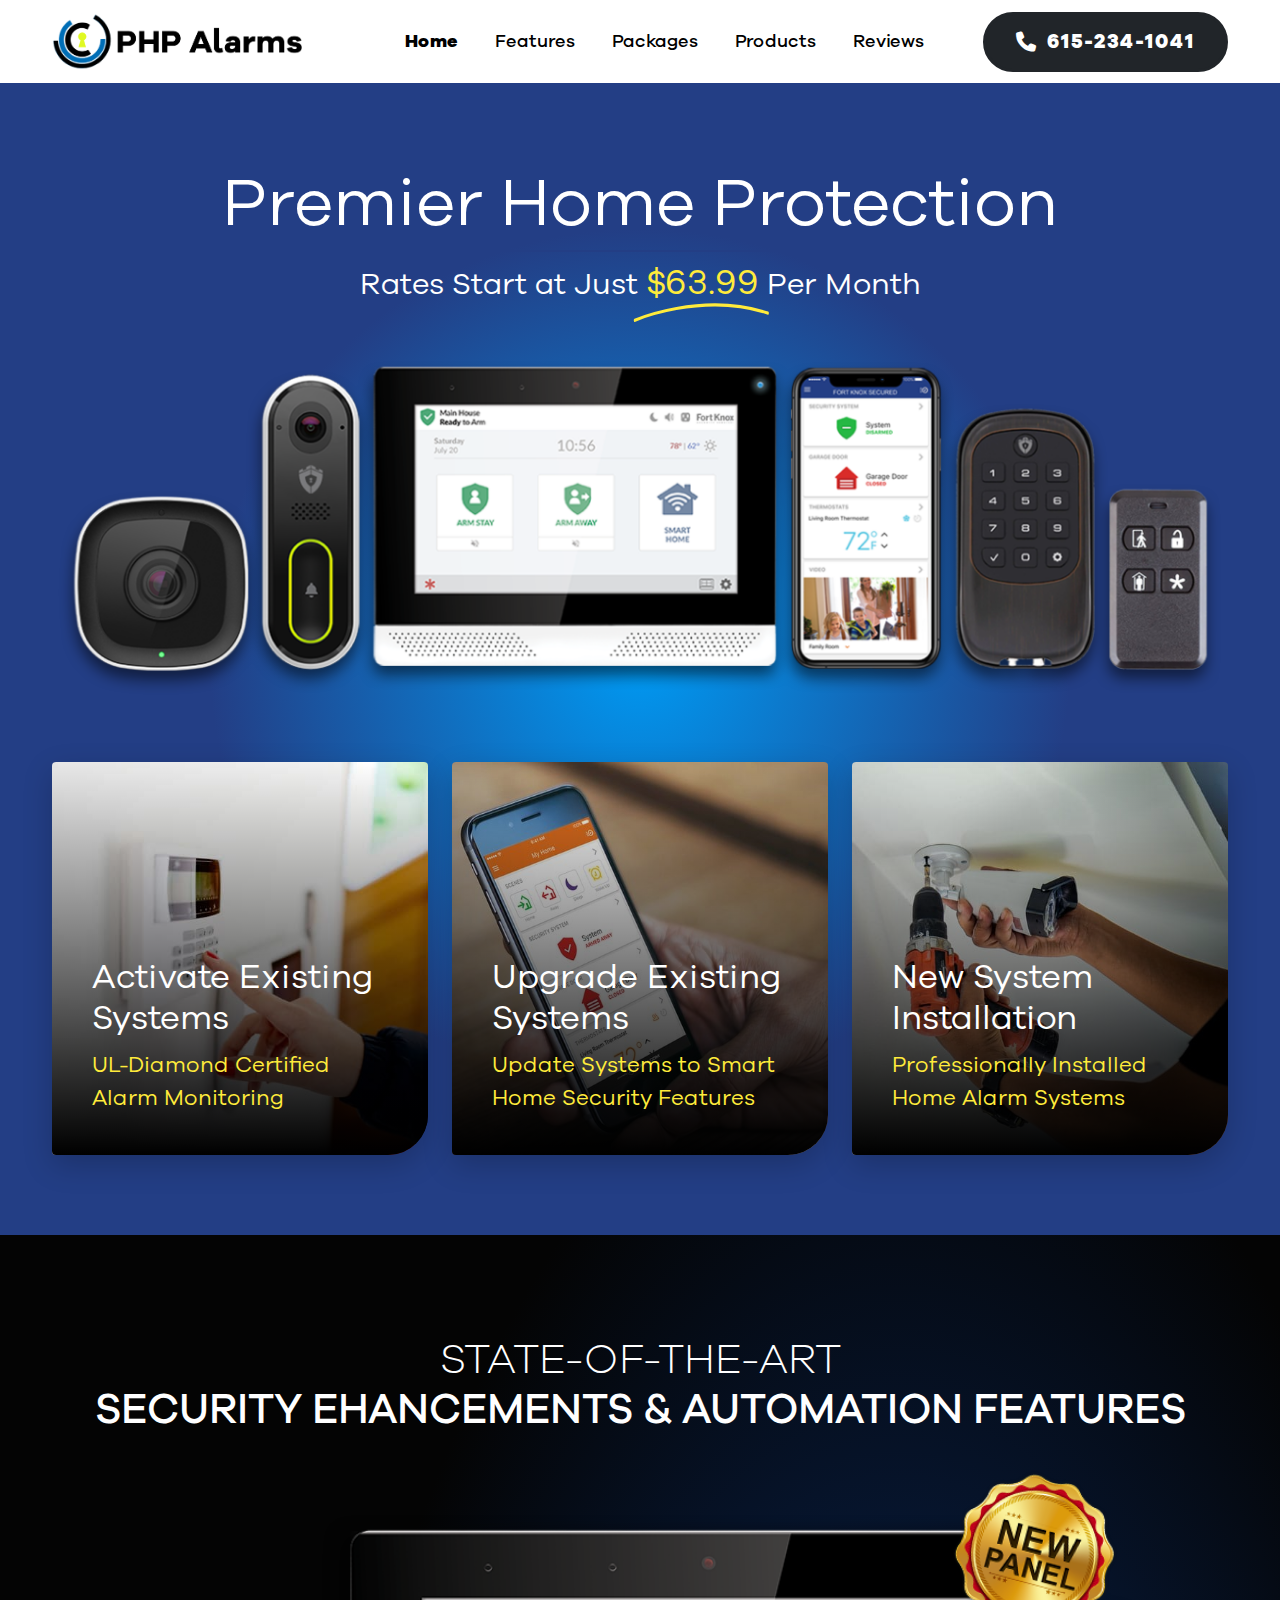
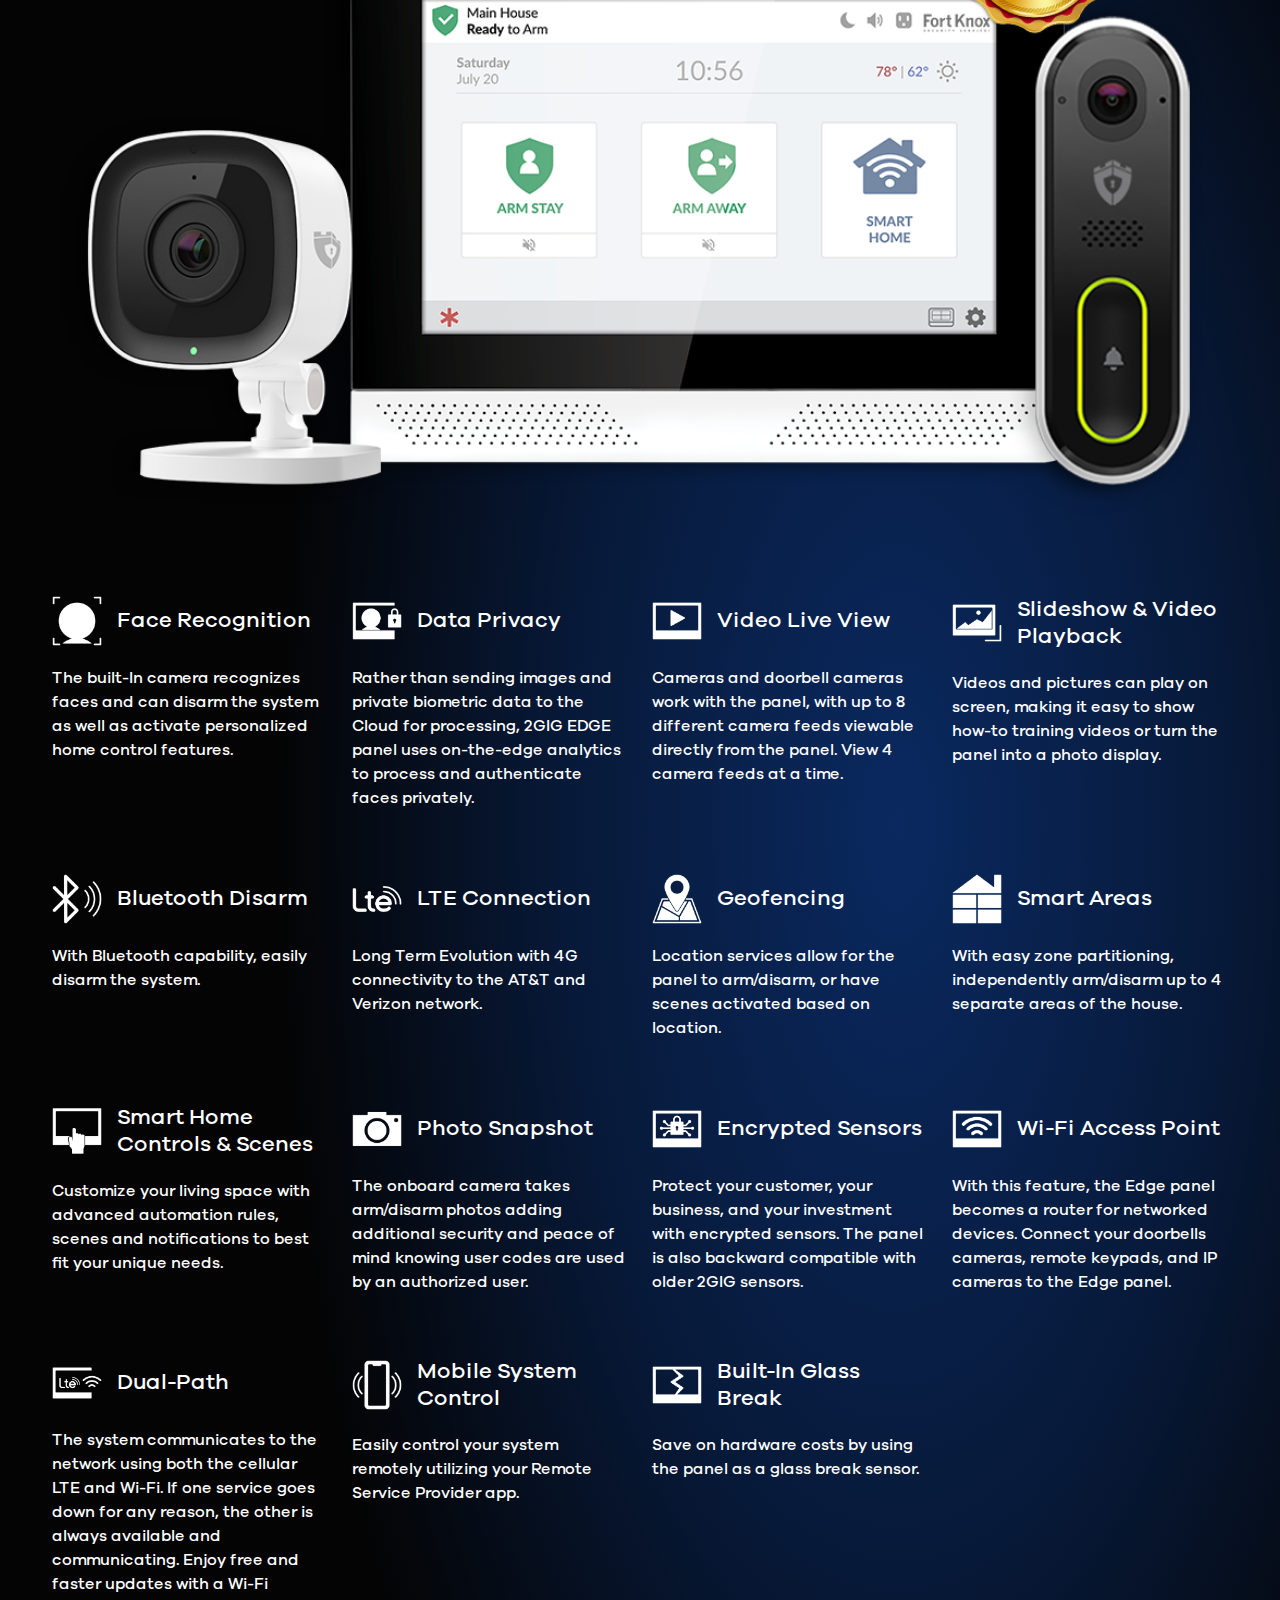
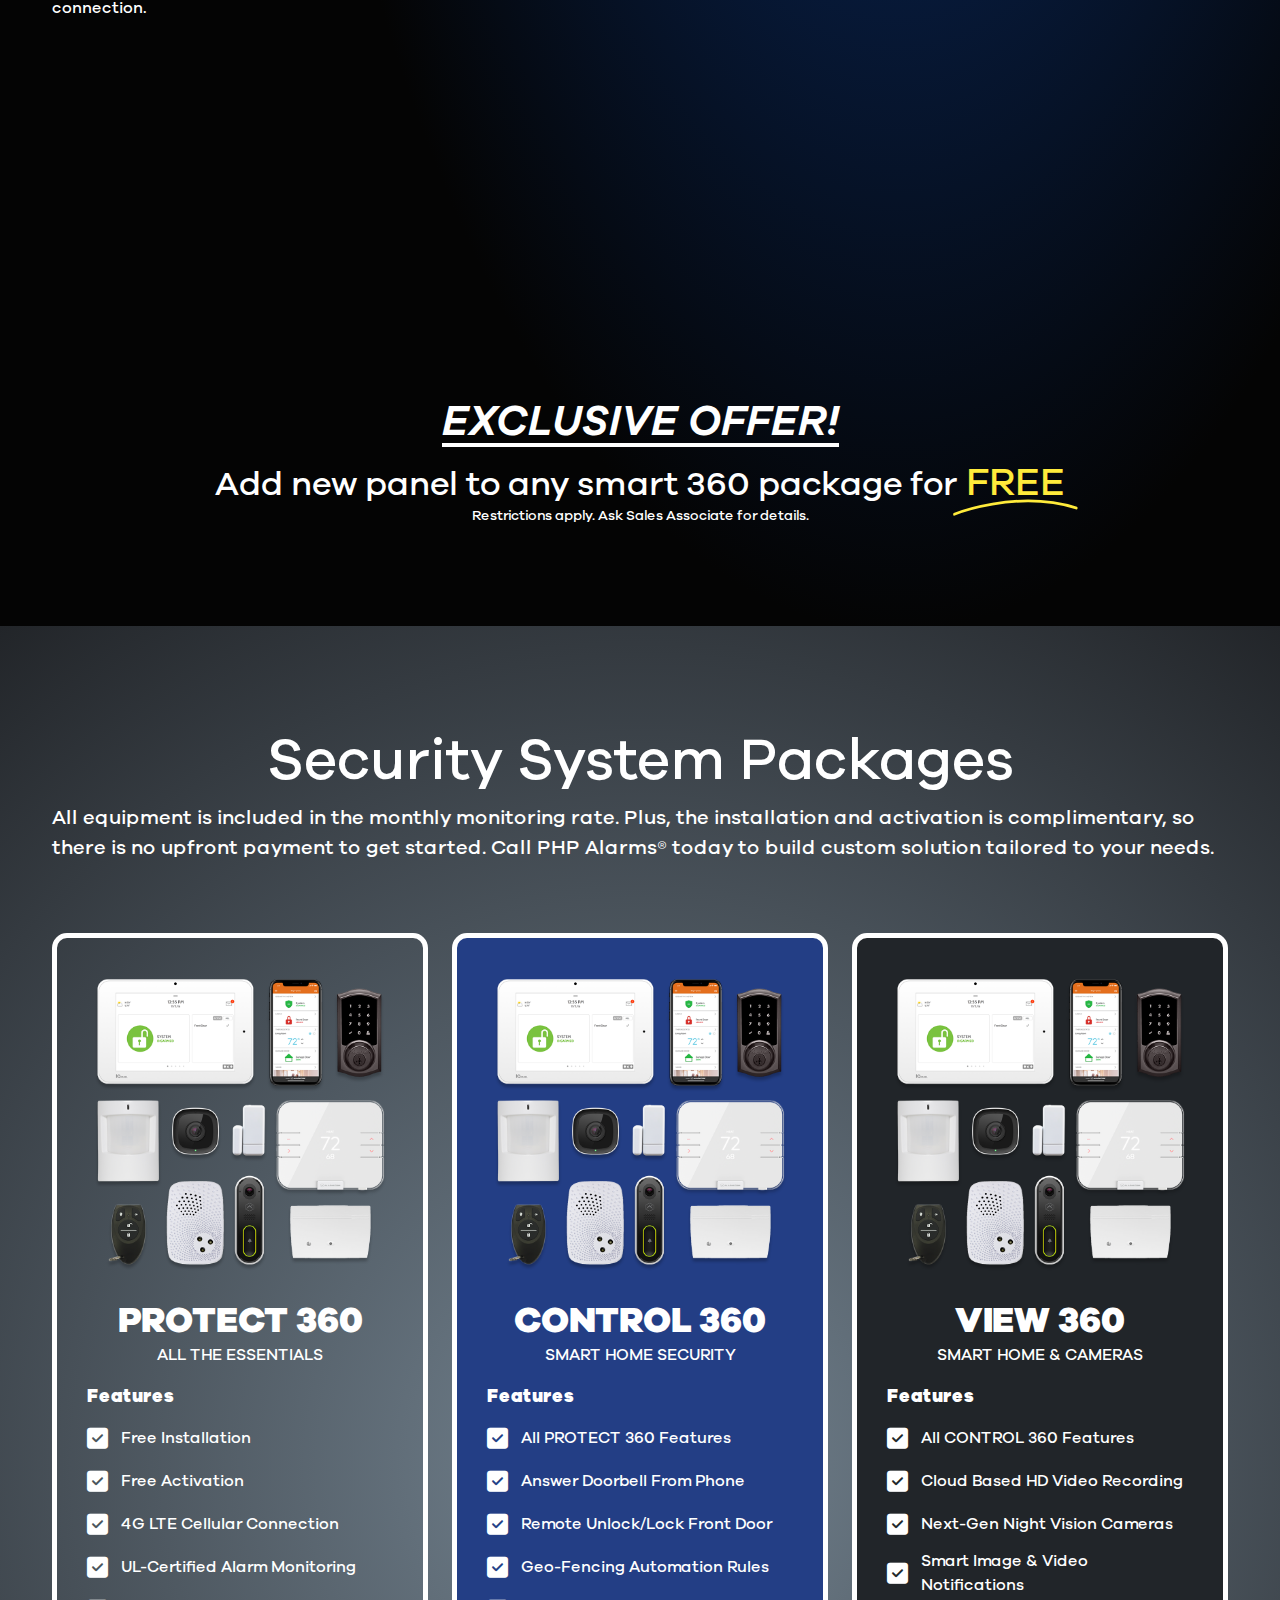
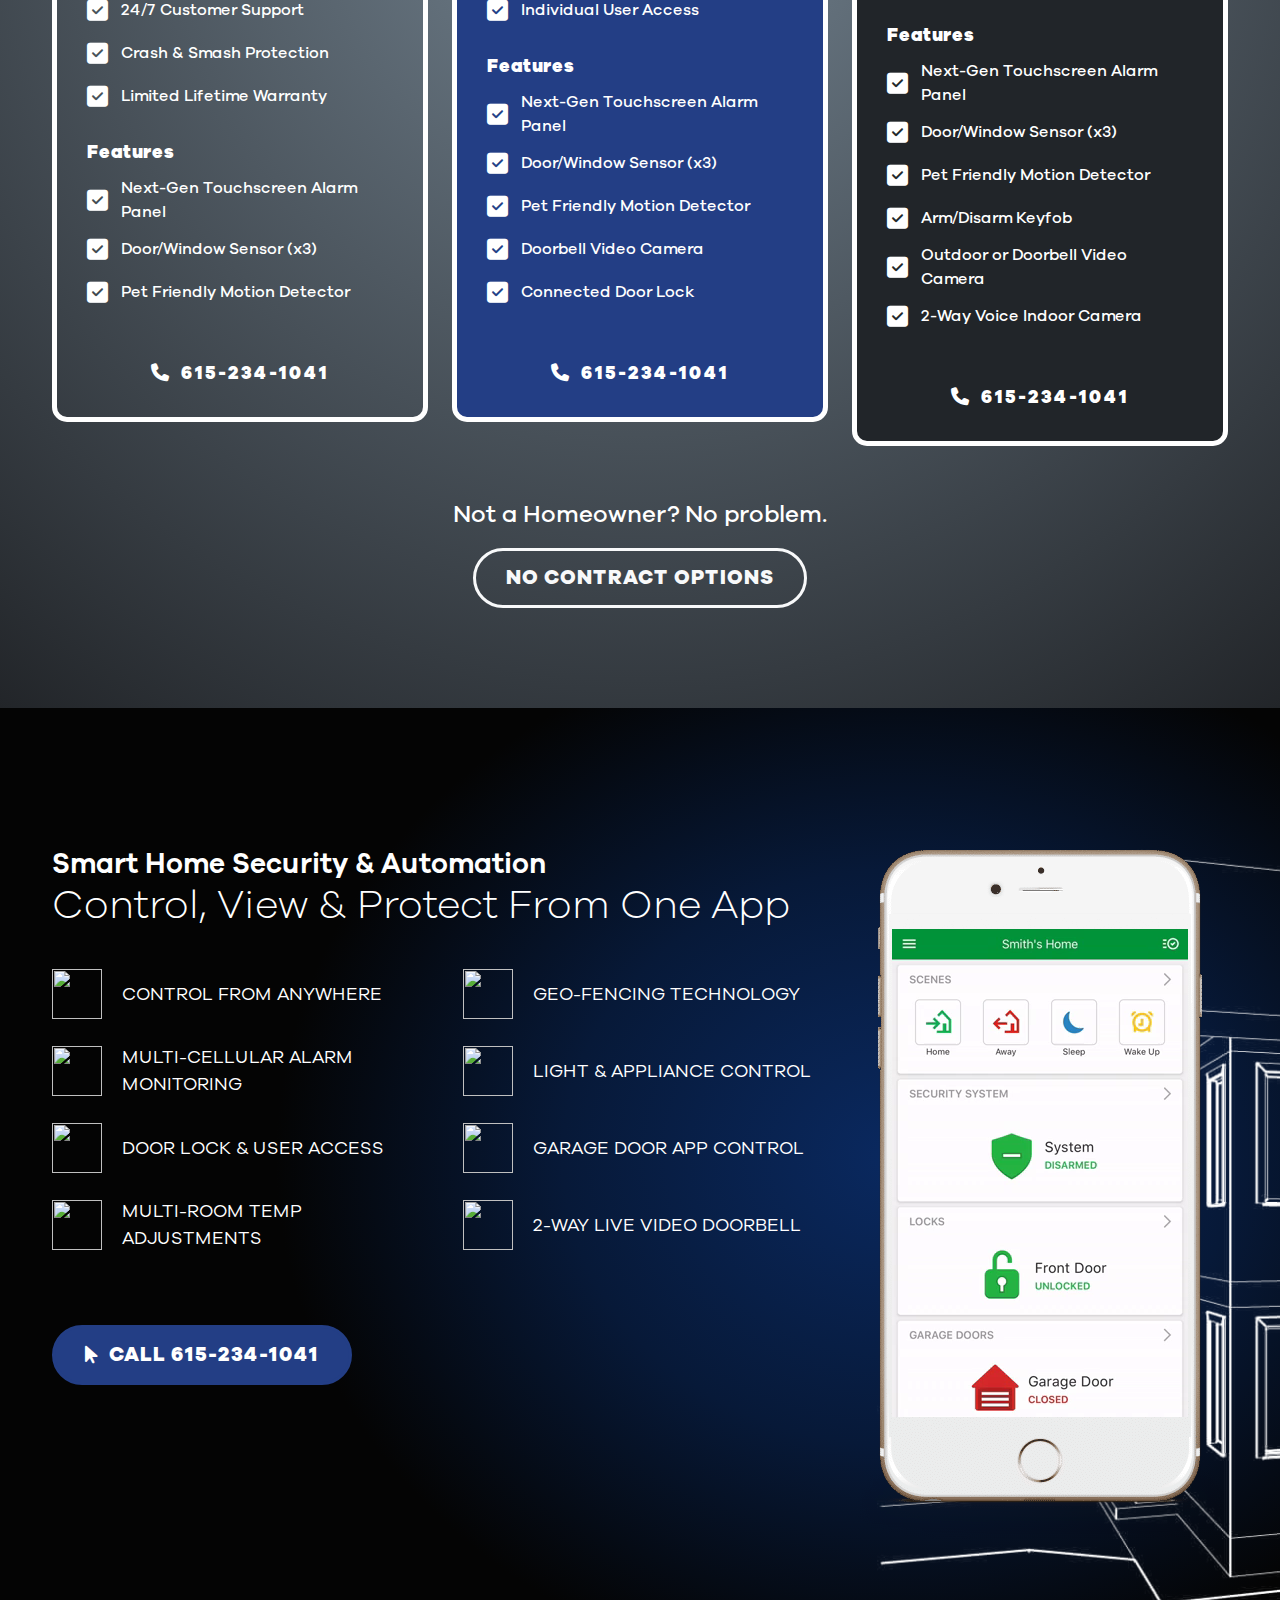
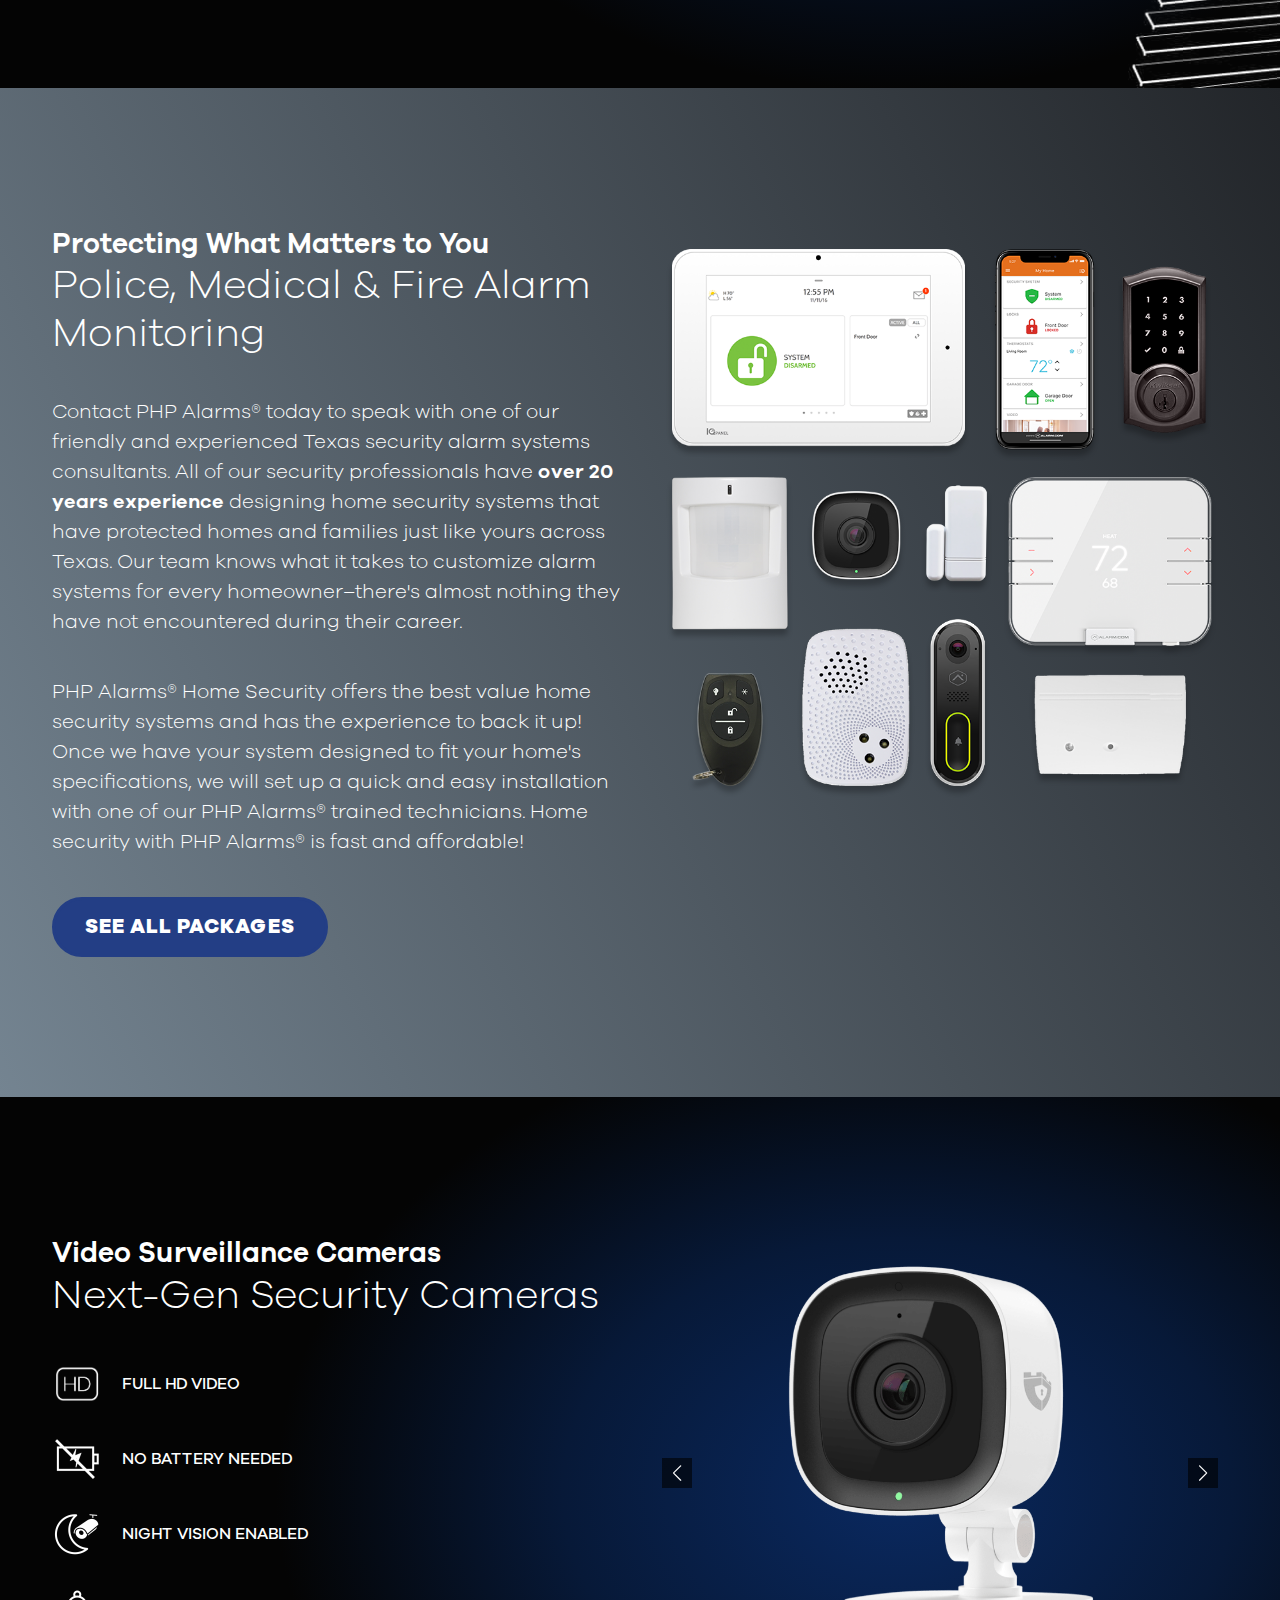
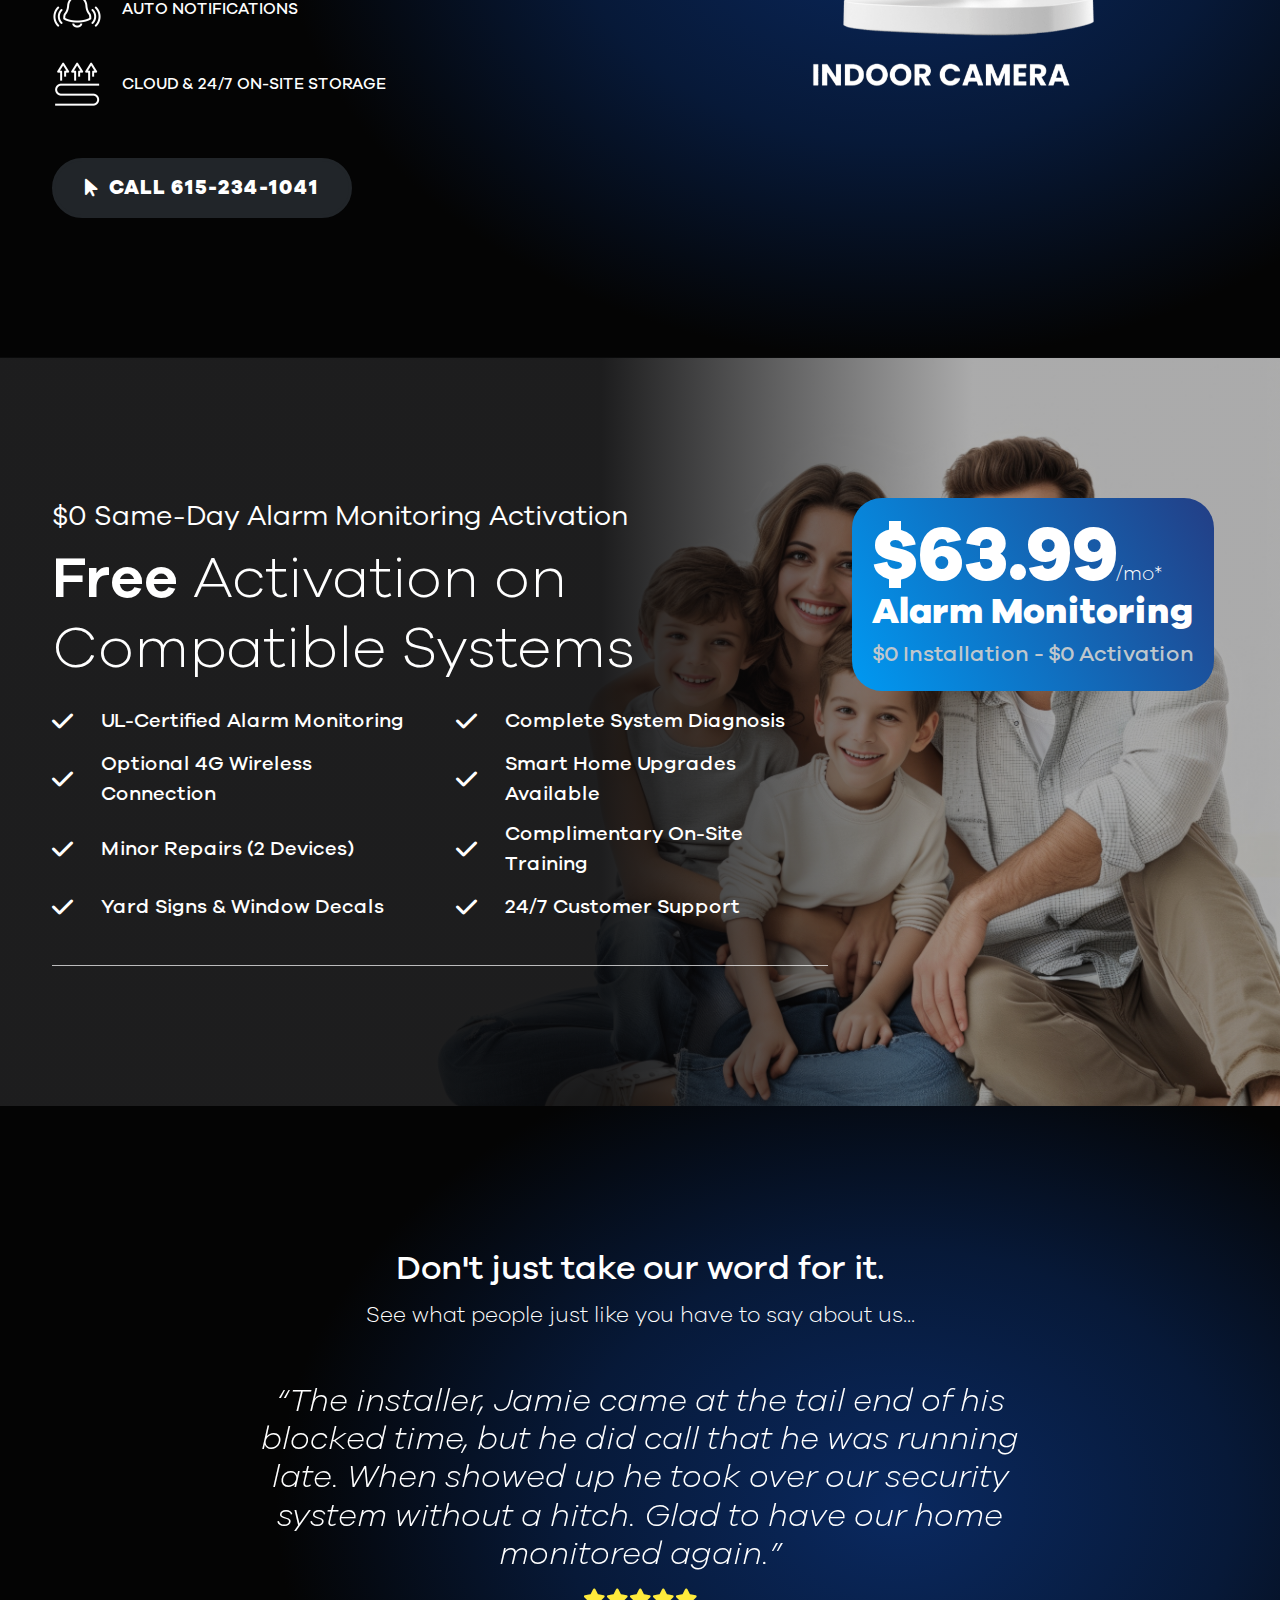
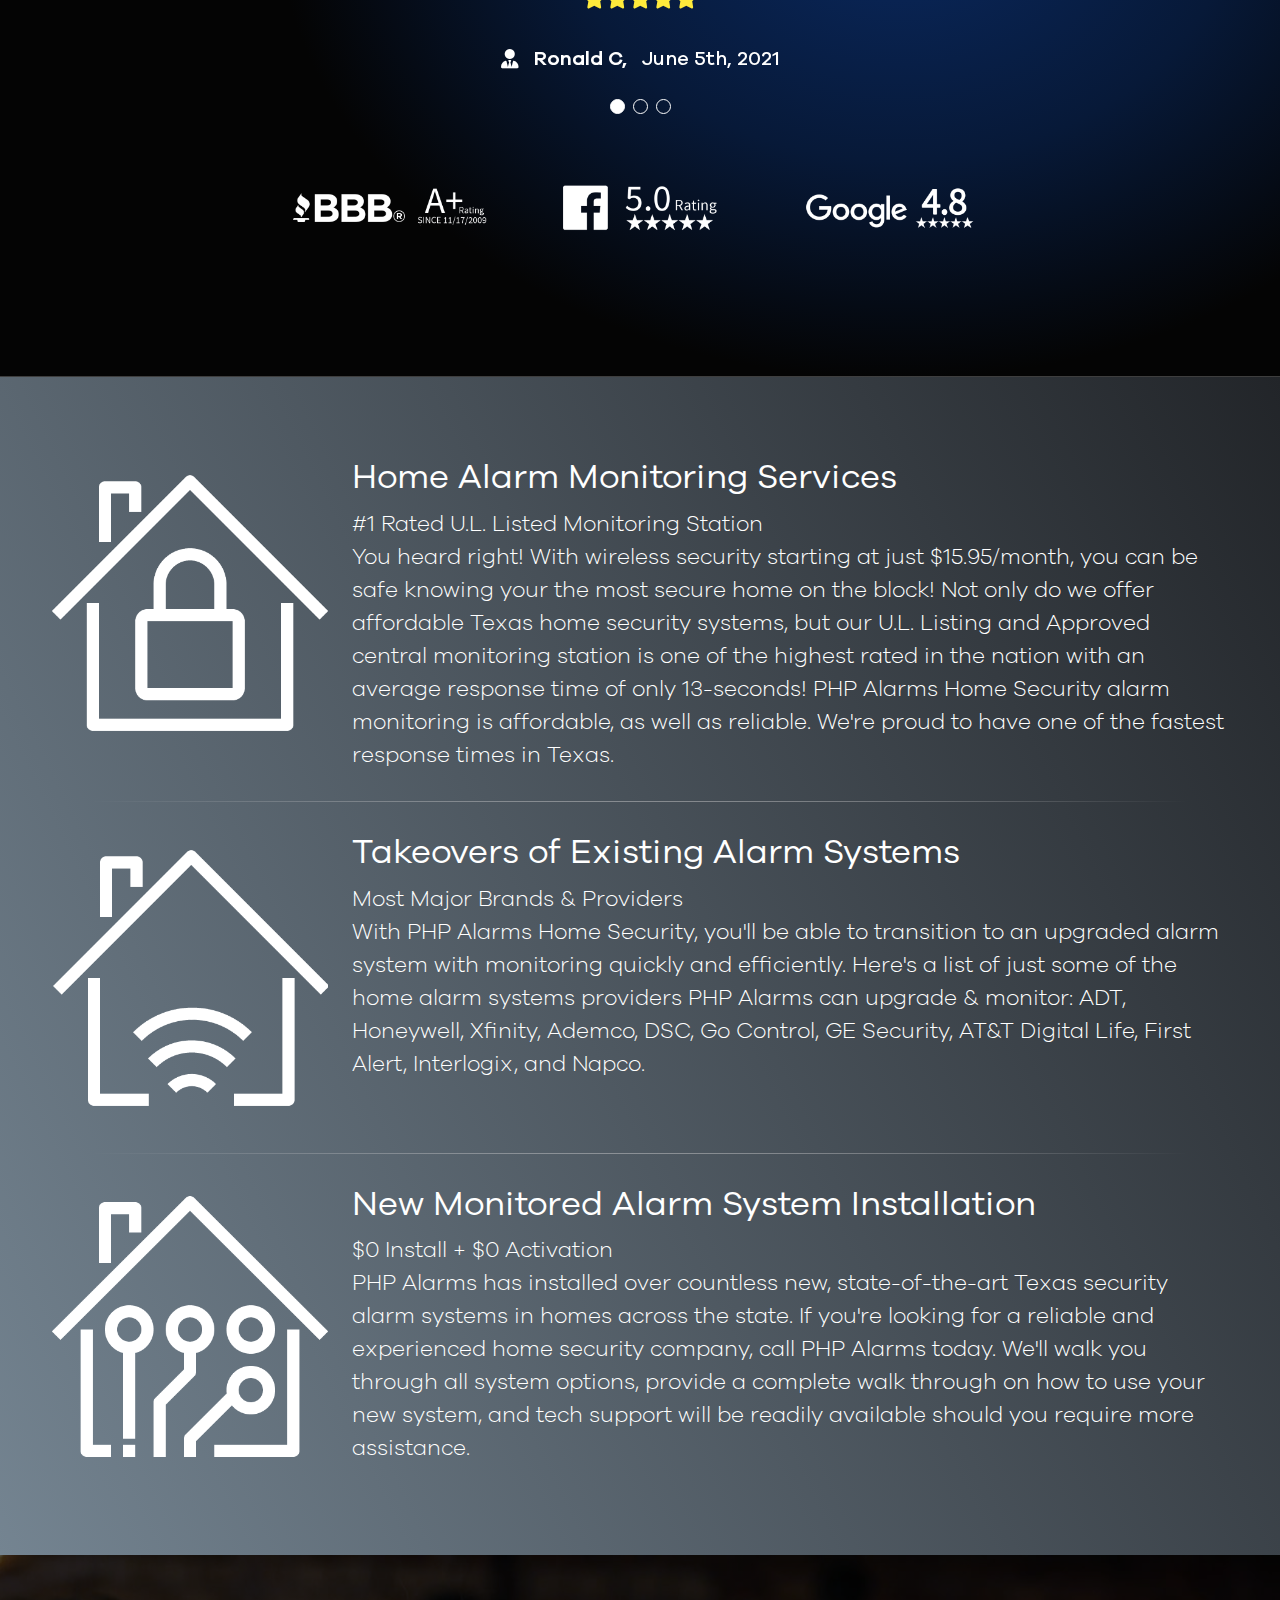
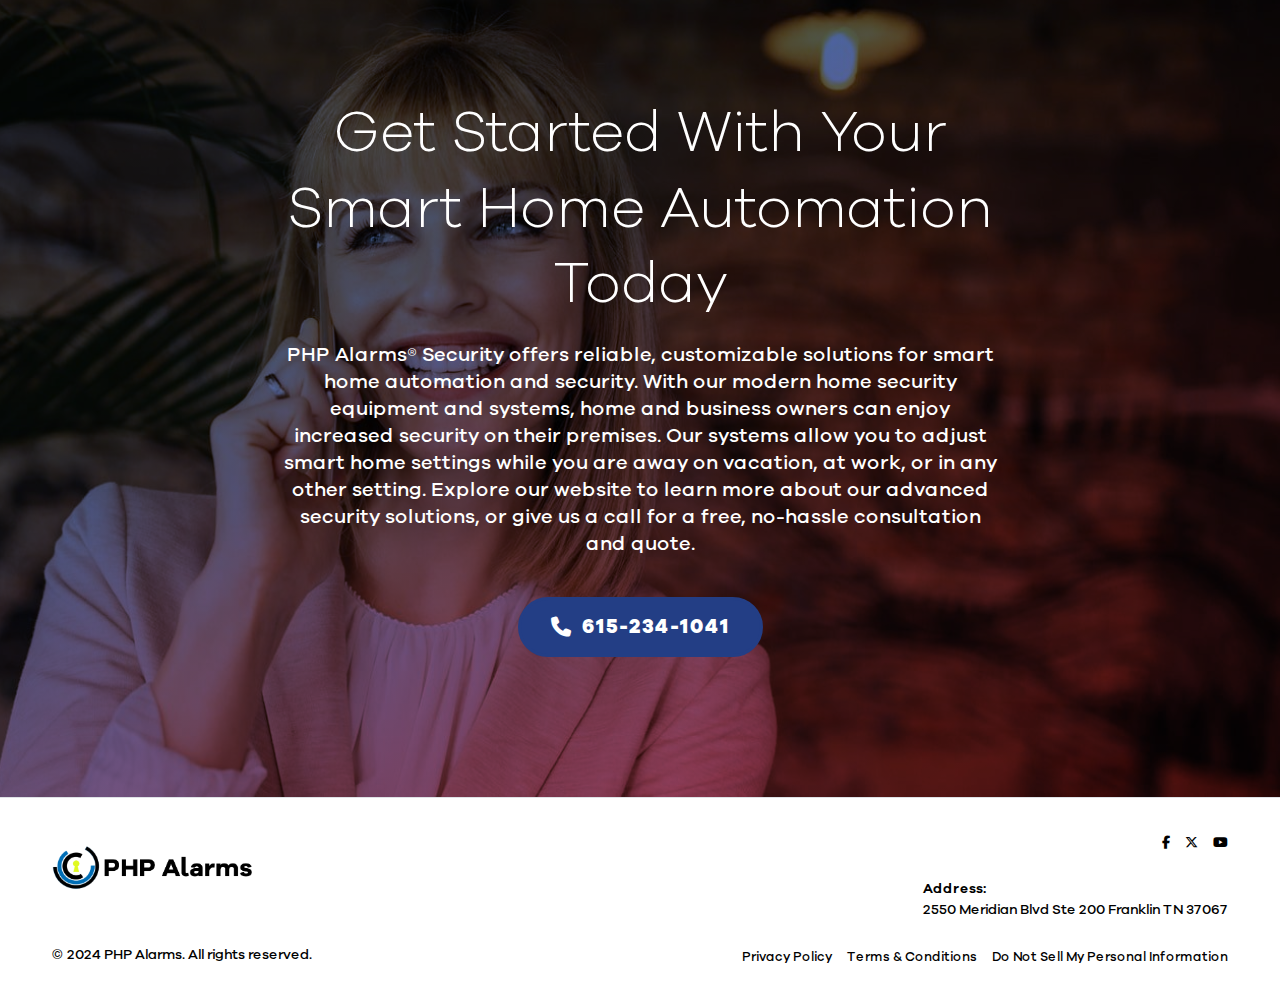
==== commit ad2e438e: "changes" ====
--- a/index.html
+++ b/index.html
@@ -53,7 +53,7 @@
                             </li>
                         </ul>
                         <div class="btn-nav-inside">
-                            <a href="#" class="btn btn-dark"><i class="fa-solid fa-phone"></i>469.907.1500</a>
+                            <a href="tel:6152341041" class="btn btn-dark"><i class="fa-solid fa-phone"></i>615-234-1041</a>
                         </div>
                     </div>
                 </nav>
@@ -66,11 +66,11 @@
         <section id="hero" class="hero-section">
             <div class="container">
                 <div class="hero-content">
-                    <h1>Home Security Systems</h1>
+                    <h1>Premier Home Protection</h1>
                     <p>
                         Rates Start at Just
                         <span class="highlighted-text">
-                        <span>$15.95</span>
+                        <span>$63.99</span>
                         <span>
                             <svg xmlns="http://www.w3.org/2000/svg" viewBox="0 0 500 150"
                                  preserveAspectRatio="none">
@@ -366,7 +366,7 @@
                 <div class="row">
                     <div class="col-lg-4 col-md-6 mb-4 mb-lg-0">
                         <div class="package-card">
-                            <img src="images/Security-Packages-Header-Protect-360-2-400x400.png"
+                            <img src="images/Security_Packages_Header-View-360-0308.png"
                                  alt="">
                             <h3>PROTECT 360</h3>
                             <p>ALL THE ESSENTIALS</p>
@@ -390,12 +390,12 @@
                                     <li>Pet Friendly Motion Detector</li>
                                 </ul>
                             </div>
-                            <a href="#"><i class="fa-solid fa-phone"></i> 855.385.6691</a>
+                            <a href="tel:615-234-1041"><i class="fa-solid fa-phone"></i> 615-234-1041</a>
                         </div>
                     </div>
                     <div class="col-lg-4 col-md-6 mb-4 mb-lg-0">
                         <div class="package-card bg-primary">
-                            <img src="images/Security-Packages-Header-Control-360-400x400.png"
+                            <img src="images/Security_Packages_Header-View-360-0308.png"
                                  alt="">
                             <h3>CONTROL 360</h3>
                             <p>SMART HOME SECURITY</p>
@@ -419,12 +419,12 @@
                                     <li>Connected Door Lock</li>
                                 </ul>
                             </div>
-                            <a href="#"><i class="fa-solid fa-phone"></i> 855.385.6691</a>
+                            <a href="tel:615-234-1041"><i class="fa-solid fa-phone"></i> 615-234-1041</a>
                         </div>
                     </div>
                     <div class="col-lg-4 col-md-6 mb-4 mb-lg-0">
                         <div class="package-card bg-dark">
-                            <img src="images/Security_Packages_Header-View-360-0308-400x400.png"
+                            <img src="images/Security_Packages_Header-View-360-0308.png"
                                  alt="">
                             <h3>VIEW 360</h3>
                             <p>SMART HOME & CAMERAS</p>
@@ -448,7 +448,7 @@
                                     <li>2-Way Voice Indoor Camera</li>
                                 </ul>
                             </div>
-                            <a href="#"><i class="fa-solid fa-phone"></i> 855.385.6691</a>
+                            <a href="tel:615-234-1041"><i class="fa-solid fa-phone"></i> 615-234-1041</a>
                         </div>
                     </div>
                 </div>
@@ -511,8 +511,8 @@
                                     <p>2-WAY LIVE VIDEO DOORBELL</p>
                                 </li>
                             </ul>
-                            <a href="#" class="btn btn-primary mt-5">
-                                <i class="fa-solid fa-arrow-pointer"></i>Call 855.385.6691
+                            <a href="tel:615-234-1041" class="btn btn-primary mt-5">
+                                <i class="fa-solid fa-arrow-pointer"></i>Call 615-234-1041
                             </a>
                         </div>
                     </div>
@@ -602,8 +602,8 @@
                                     <span>CLOUD & 24/7 ON-SITE STORAGE</span>
                                 </li>
                             </ul>
-                            <a href="#" class="btn btn-dark mt-4">
-                                <i class="fa-solid fa-arrow-pointer"></i> Call 855.385.6691
+                            <a href="tel:615-234-1041" class="btn btn-dark mt-4">
+                                <i class="fa-solid fa-arrow-pointer"></i> Call 615-234-1041
                             </a>
                         </div>
                     </div>
@@ -661,7 +661,7 @@
                     </div>
                     <div class="col-lg-4">
                         <div class="price-badge">
-                            <span>$15.95 <sm>/mo*</sm></span>
+                            <span>$63.99 <sm>/mo*</sm></span>
                             <h5>Alarm Monitoring</h5>
                             <p>$0 Installation - $0 Activation</p>
                         </div>
@@ -834,7 +834,9 @@
                         more about our advanced security solutions, or give us a call for a free, no-hassle consultation
                         and quote.
                     </p>
-                    <a href="#" class="btn btn-primary mt-4"><i class="fa-solid fa-phone"></i> 855.385.6691</a>
+                    <a href="tel:615-234-1041" class="btn btn-primary mt-4">
+                        <i class="fa-solid fa-phone"></i> 615-234-1041
+                    </a>
                 </div>
             </div>
         </section>
@@ -845,34 +847,12 @@
     <footer>
         <div class=" container pt-4 mt-2">
             <div class="row align-items-center">
-                <div class="col-md-4 mb-4 mb-lg-5">
+                <div class="col-md-4 mb-3">
                     <div class="ftr-logo">
                         <img src="images/phpalarmslogo.png" alt="">
                     </div>
                 </div>
-                <div class="col-md-8 mb-4">
-                    <div class="newsletter-form">
-                        <form action="">
-                            <div>
-                                <label for="nl-email" class="form-label">Get offers and security
-                                    advice</label>
-                                <div class="d-flex">
-                                    <input type="tel" class="form-control" id="nl-email"
-                                           placeholder="Emaill Address">
-                                    <button type="submit" class="btn btn-dark">Submit</button>
-                                </div>
-                                <p>
-                                    You may receive email offers from us in accordance with our <a
-                                        href="privacy-policy.html">Privacy
-                                    Policy</a>.
-                                </p>
-                            </div>
-                        </form>
-                    </div>
-                </div>
-            </div>
-            <div class="row align-items-end">
-                <div class="col-lg-4">
+                <div class="col-md-8 d-flex flex-column align-items-md-end">
                     <ul class="social-list mb-3 mb-lg-2">
                         <li>
                             <a href="#"><i class="fa-brands fa-facebook-f"></i></a>
@@ -884,9 +864,35 @@
                             <a href="#"><i class="fa-brands fa-youtube"></i></a>
                         </li>
                     </ul>
-                    <a href="do-not-sell-my-data.html">Do Not Sell My Personal Information</a>
-                </div>
-                <div class="col-lg-4 mb-4 mb-lg-0 mb-lg-0 order-lg-last">
+                    <p class="mt-3">
+                        <strong>Address:</strong><br>
+                        2550 Meridian Blvd Ste 200
+                        Franklin TN 37067
+                    </p>
+                </div>
+                <!--                <div class="col-md-8 mb-4">-->
+                <!--                    <div class="newsletter-form">-->
+                <!--                        <form action="">-->
+                <!--                            <div>-->
+                <!--                                <label for="nl-email" class="form-label">Get offers and security-->
+                <!--                                    advice</label>-->
+                <!--                                <div class="d-flex">-->
+                <!--                                    <input type="tel" class="form-control" id="nl-email"-->
+                <!--                                           placeholder="Emaill Address">-->
+                <!--                                    <button type="submit" class="btn btn-dark">Submit</button>-->
+                <!--                                </div>-->
+                <!--                                <p>-->
+                <!--                                    You may receive email offers from us in accordance with our <a-->
+                <!--                                        href="privacy-policy.html">Privacy-->
+                <!--                                    Policy</a>.-->
+                <!--                                </p>-->
+                <!--                            </div>-->
+                <!--                        </form>-->
+                <!--                    </div>-->
+                <!--                </div>-->
+            </div>
+            <div class="row mt-4">
+                <div class="col-lg-8">
                     <ul>
                         <li>
                             <a href="privacy-policy.html">Privacy Policy</a>
@@ -894,17 +900,20 @@
                         <li>
                             <a href="terms-of-service.html">Terms & Conditions</a>
                         </li>
+                        <li>
+                            <a href="do-not-sell-my-data.html">Do Not Sell My Personal Information</a>
+                        </li>
                     </ul>
                 </div>
-                <div class="col-lg-4 text-center">
+                <div class="col-lg-4 order-lg-first mt-3 mt-lg-0">
                     <p>&copy; 2024 PHP Alarms. All rights reserved.</p>
                 </div>
             </div>
         </div>
 
         <div class="mobile-strip">
-            <a href="#" class="btn btn-dark">
-                <i class="fa-solid fa-phone"></i> 855.385.6691
+            <a href="tel:615-234-1041" class="btn btn-dark">
+                <i class="fa-solid fa-phone"></i> 615-234-1041
             </a>
         </div>
     </footer>
--- a/css/style.css
+++ b/css/style.css
@@ -179,7 +179,7 @@
 
 .navbar-nav a:hover,
 .navbar-nav a.active {
-    font-weight: 600;
+    font-weight: 700;
     color: var(--text-color) !important;
 }
 
@@ -444,7 +444,7 @@
 
 .package-card img {
     width: 100%;
-    margin-bottom: 15px;
+    margin-bottom: 25px;
 }
 
 .package-card h3 {
@@ -680,7 +680,7 @@
     padding: 140px 0;
     background-color: rgb(6, 6, 7);
     background-image: linear-gradient(90deg, rgba(6, 6, 7, 0.9) 47%, rgba(6, 6, 7, 0.3) 76%),
-    url(../images/Newheaderimage-technician.jpg);
+    url(../images/family-father-mother-son-daughter-kid-studio-photo-white-background.jpg);
     background-position: left center;
     background-repeat: no-repeat;
     background-size: cover;
@@ -1075,10 +1075,88 @@
 
 /*--- Web Text Section Style End ---*/
 
+/*--- Contact Section Style Start ---*/
+.contact-header {
+    padding: 80px 0 60px 0;
+    max-width: 900px;
+    margin-left: auto;
+    margin-right: auto;
+}
+.contact-section {
+    padding-bottom: 60px;
+}
+.contact-section,
+.contact-header{
+    color: var(--text-color);
+}
+
+.contact-section .container {
+    max-width: 1100px;
+}
+
+.contact-form {
+    border-radius: 25px;
+}
+
+.contact-section label,
+.contact-section h4,
+.contact-section h3 {
+    color: var(--text-color);
+}
+
+.contact-link-card {
+    padding: 20px;
+    box-shadow: 0 2px 11px 0 rgba(31, 37, 89, .08);
+    display: flex;
+    align-items: center;
+    gap: 15px;
+    text-decoration: none;
+    border-radius: 10px;
+    border: 1px solid #eff0f6;
+    font-size: 20px;
+    font-weight: 700;
+    color: var(--text-color);
+    transition: 0.35s all ease-in-out;
+    position: relative;
+    top: 5px;
+}
+
+.contact-link-card + .contact-link-card {
+    margin-top: 25px;
+}
+
+.contact-link-card:hover {
+    top: 0;
+    background-color: var(--color-primary);
+    color: var(--color-white);
+}
+
+.contact-link-card svg,
+.contact-link-card i {
+    font-size: 30px;
+    color: var(--text-color);
+    transition: 0.35s all ease-in-out;
+    display: inline-block;
+}
+
+.contact-link-card:hover svg,
+.contact-link-card:hover i {
+    color: var(--color-white);
+}
+
+.contact-link-card span {
+    font-size: 14px;
+    display: block;
+    margin-top: 7px;
+    font-weight: 400;
+}
+
+/*--- Contact Section Style End ---*/
+
 /*--- Footer Style Start ---*/
 
 footer {
-    padding: 0 0 100px 0;
+    padding: 0 0 30px 0;
     border-top: 1px solid #dee2e6;
 }
 
@@ -1483,6 +1561,10 @@
     .logos-row {
         gap: 20px;
     }
+
+    .contact-header {
+        padding: 50px 0 40px 0;
+    }
 }
 
 @media (max-width: 767px) {
@@ -1626,9 +1708,6 @@
         font-size: 24px;
     }
 
-    .hero-section + .features-section {
-        padding-top: 0;
-    }
     .highlighted-text svg {
         width: 100%;
         height: 100%;
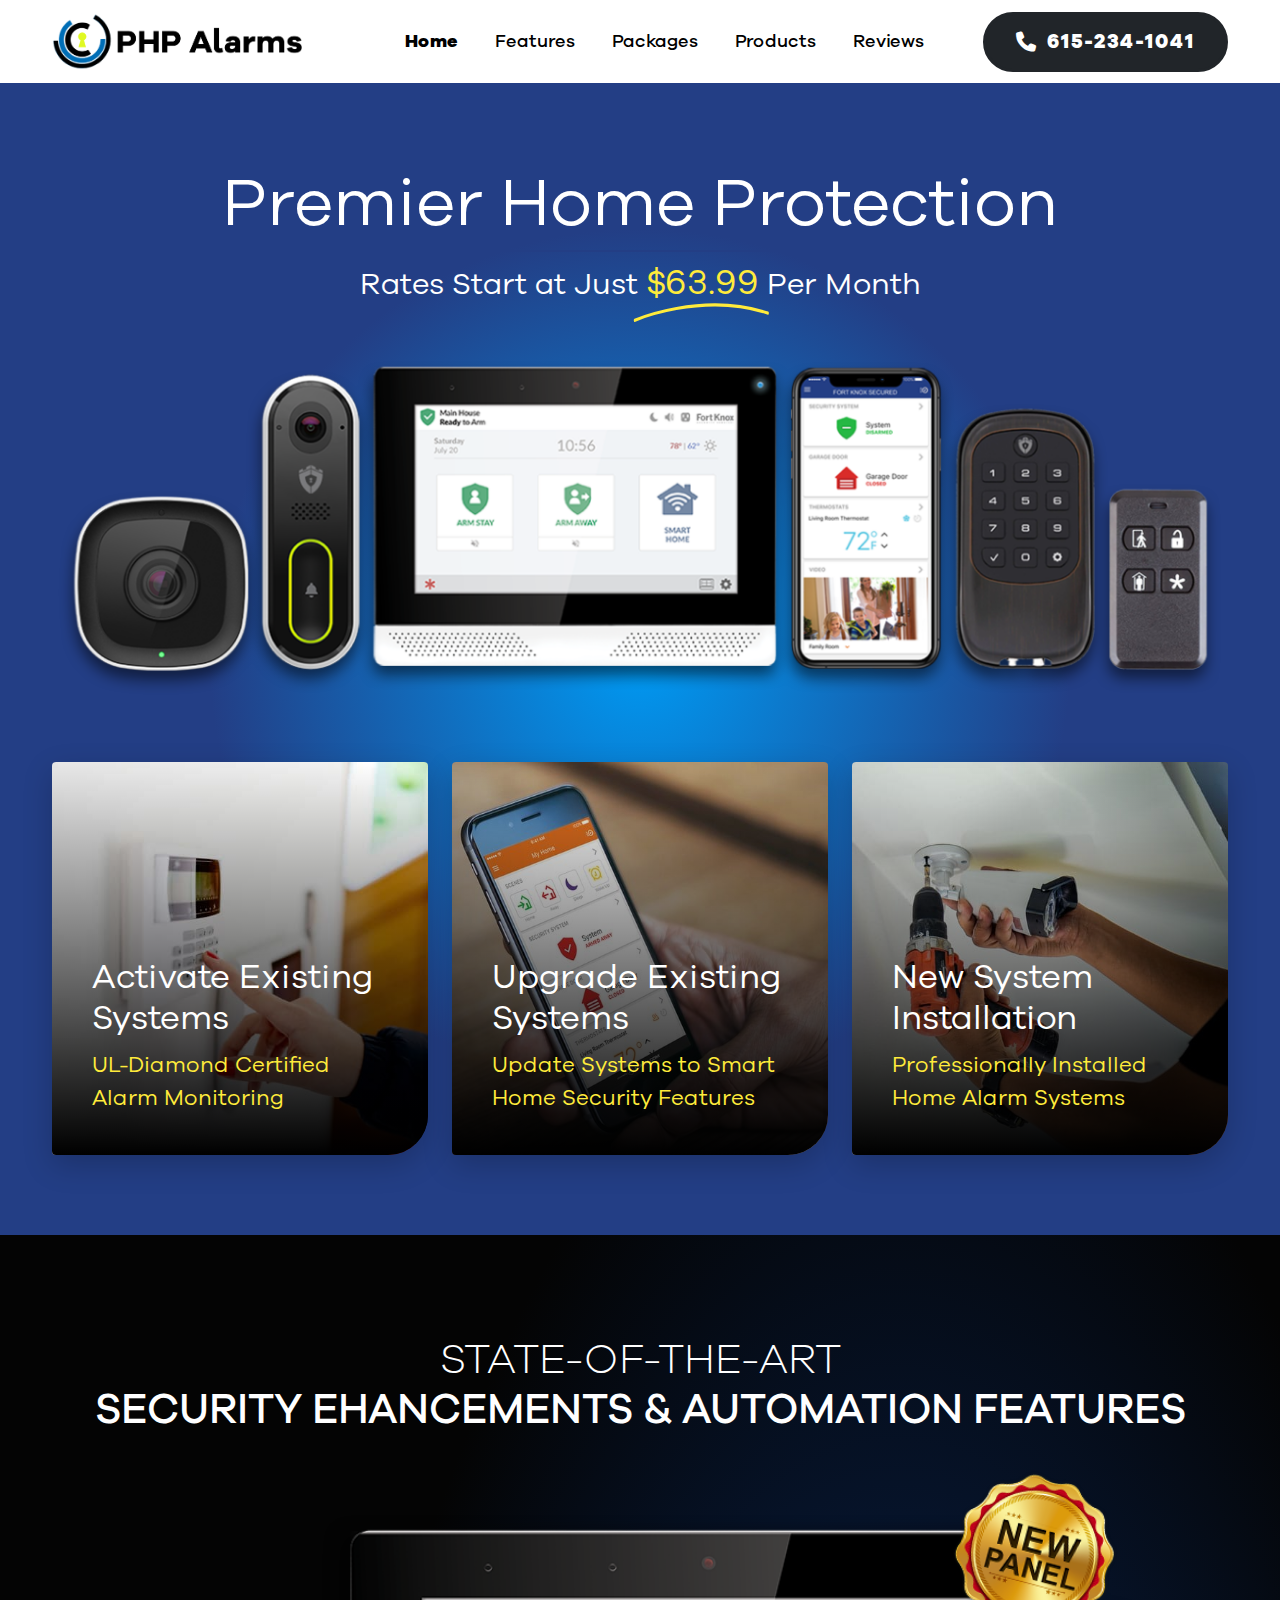
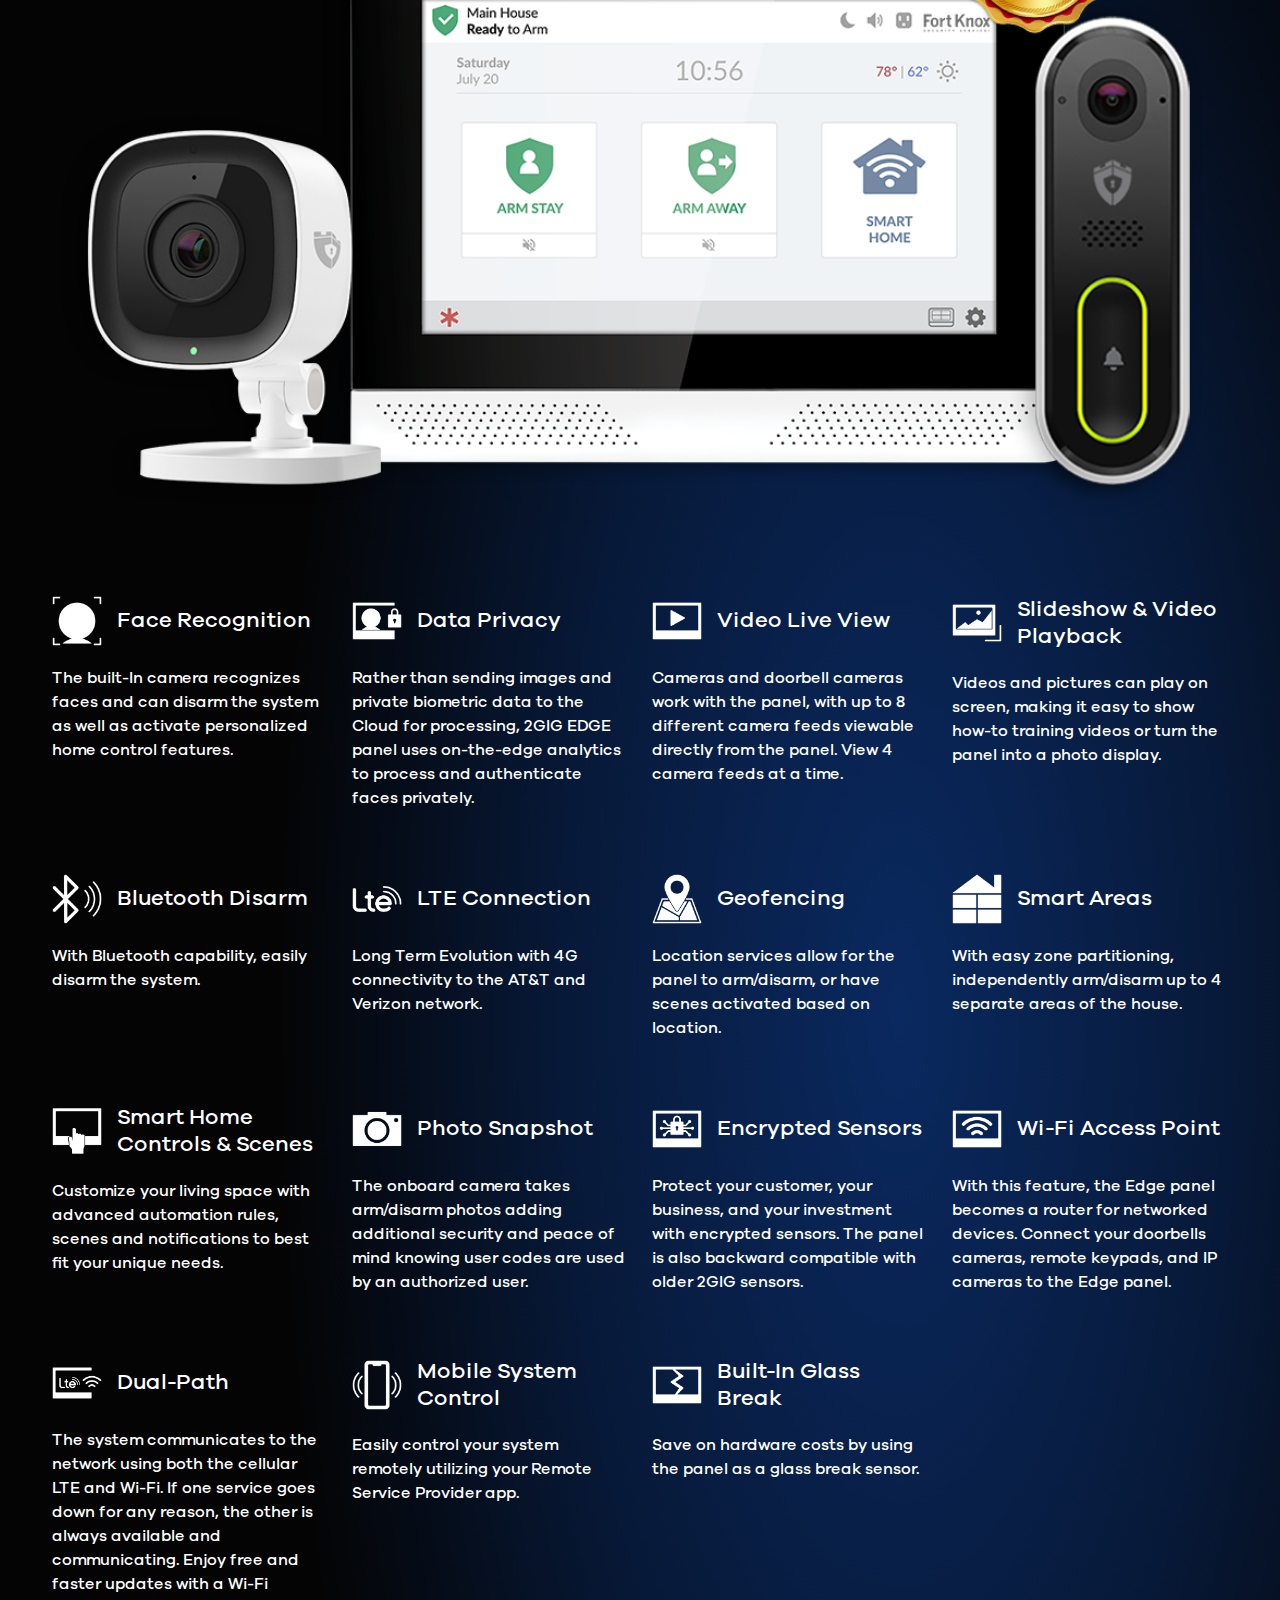
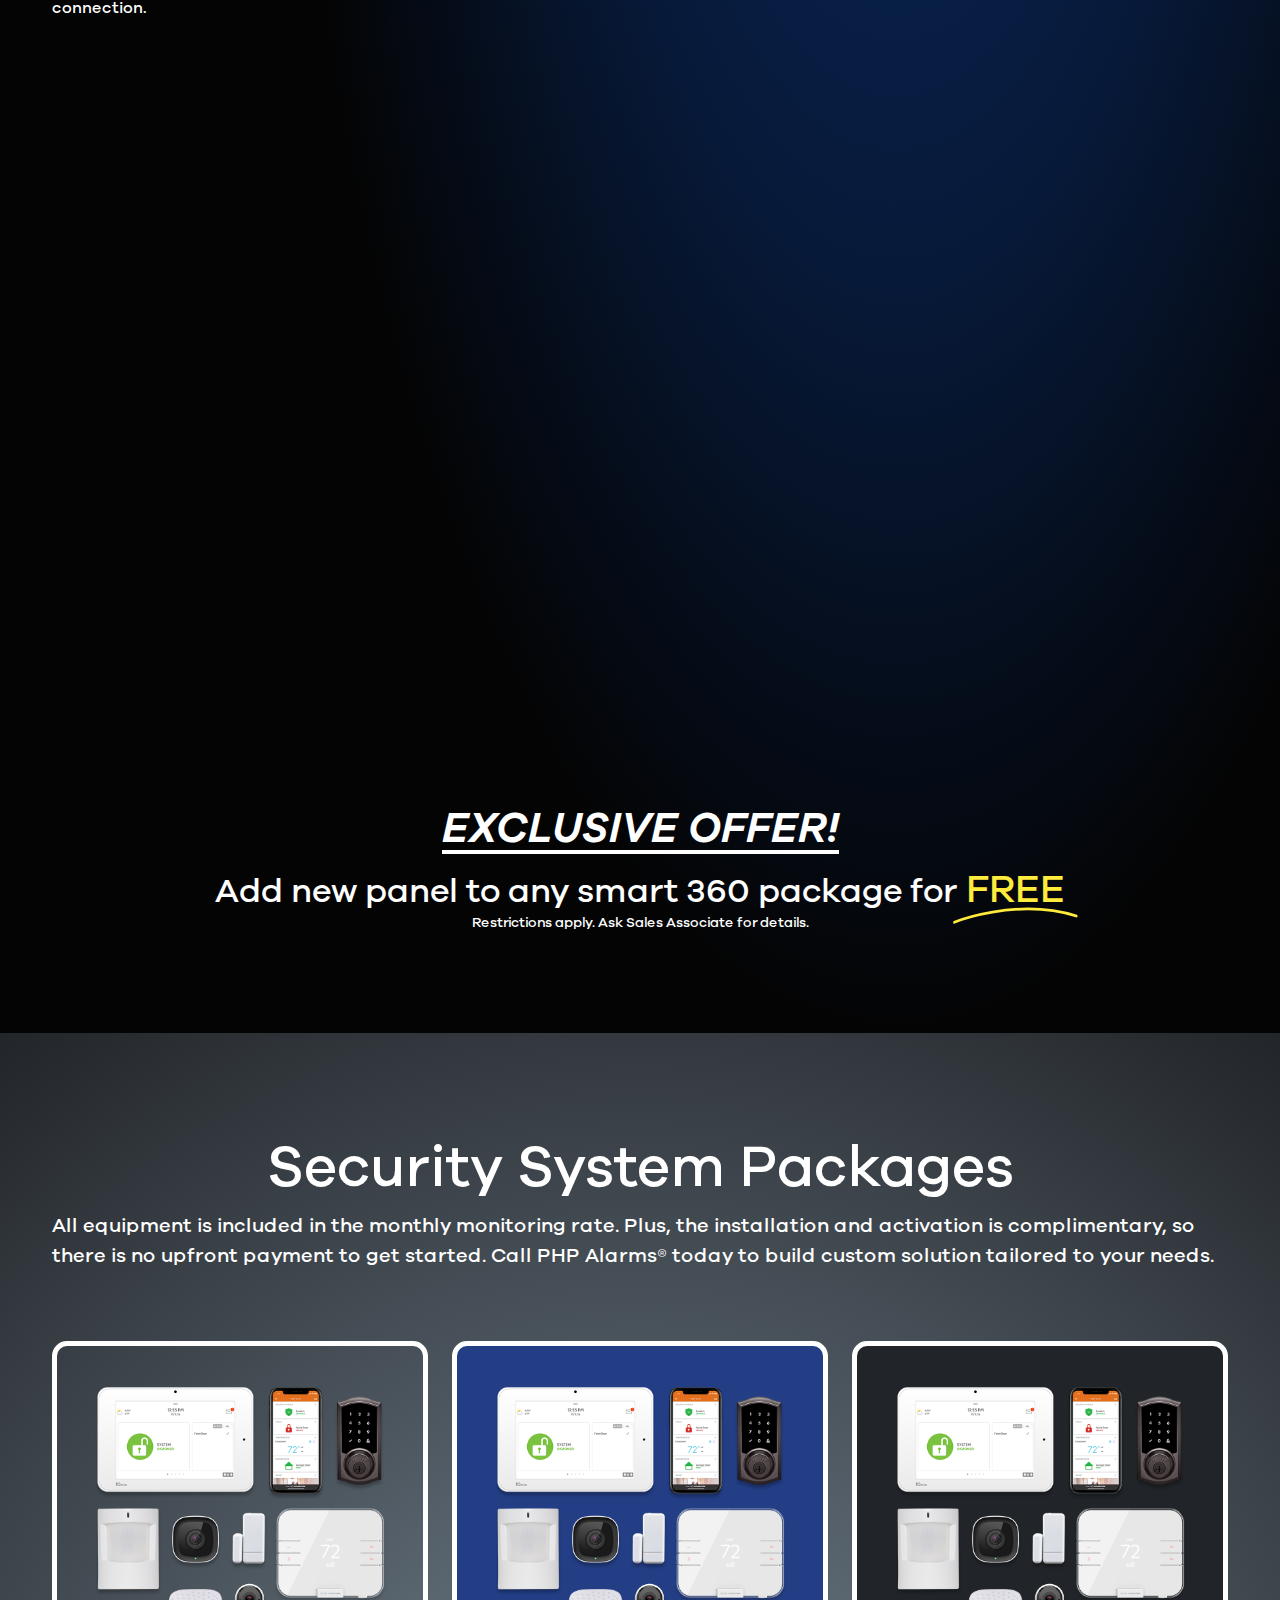
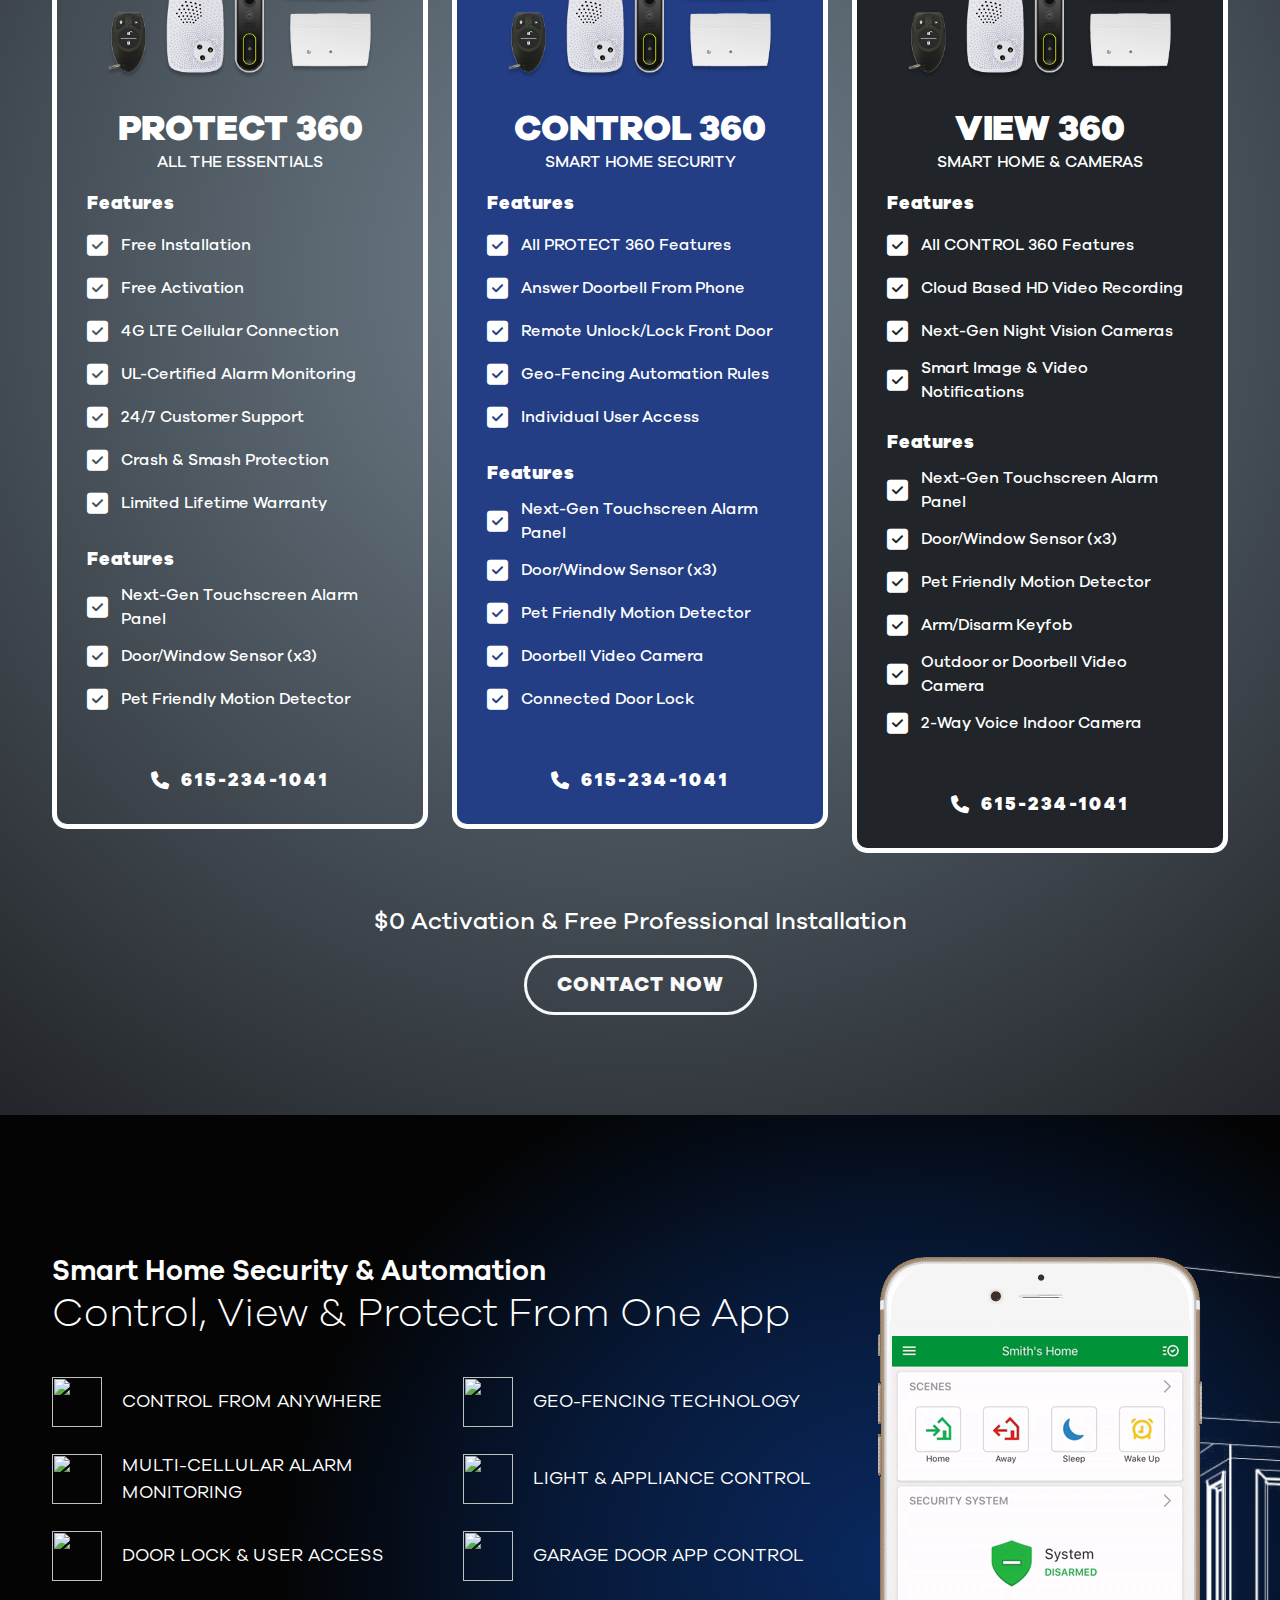
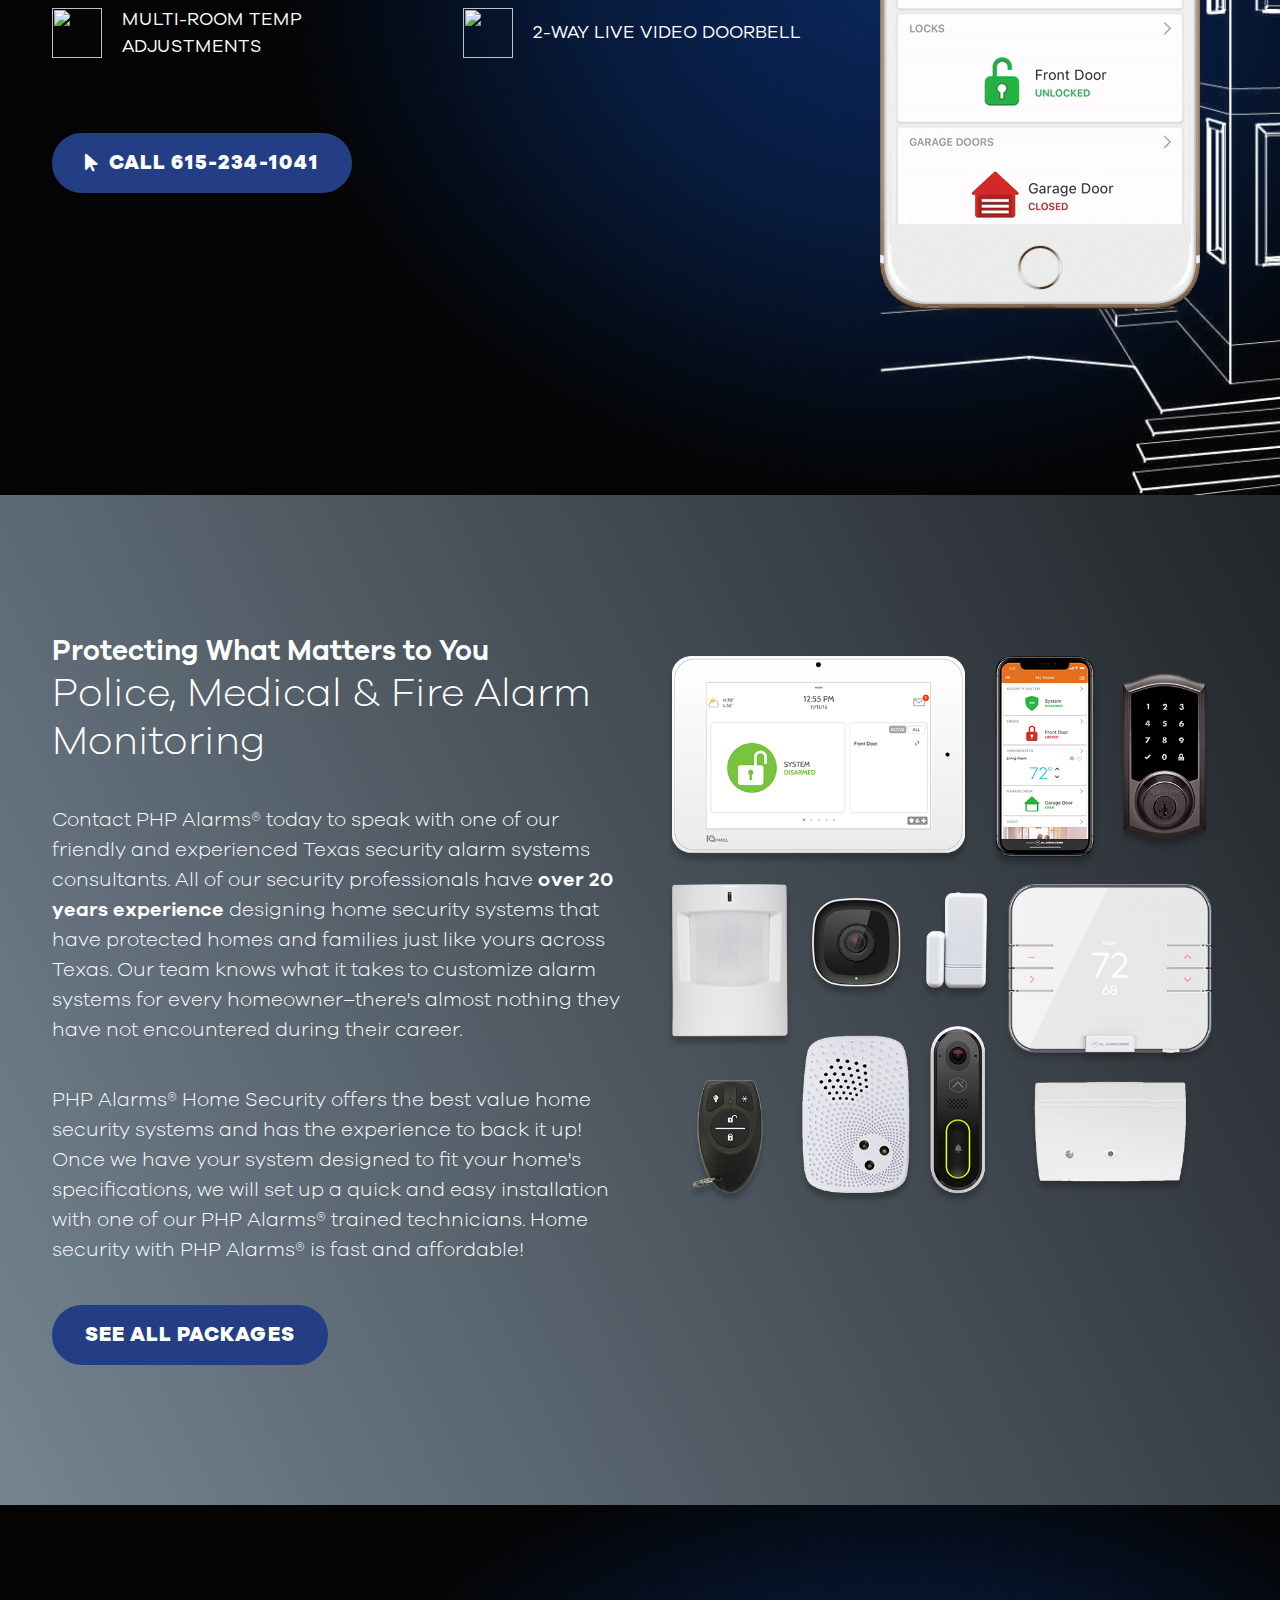
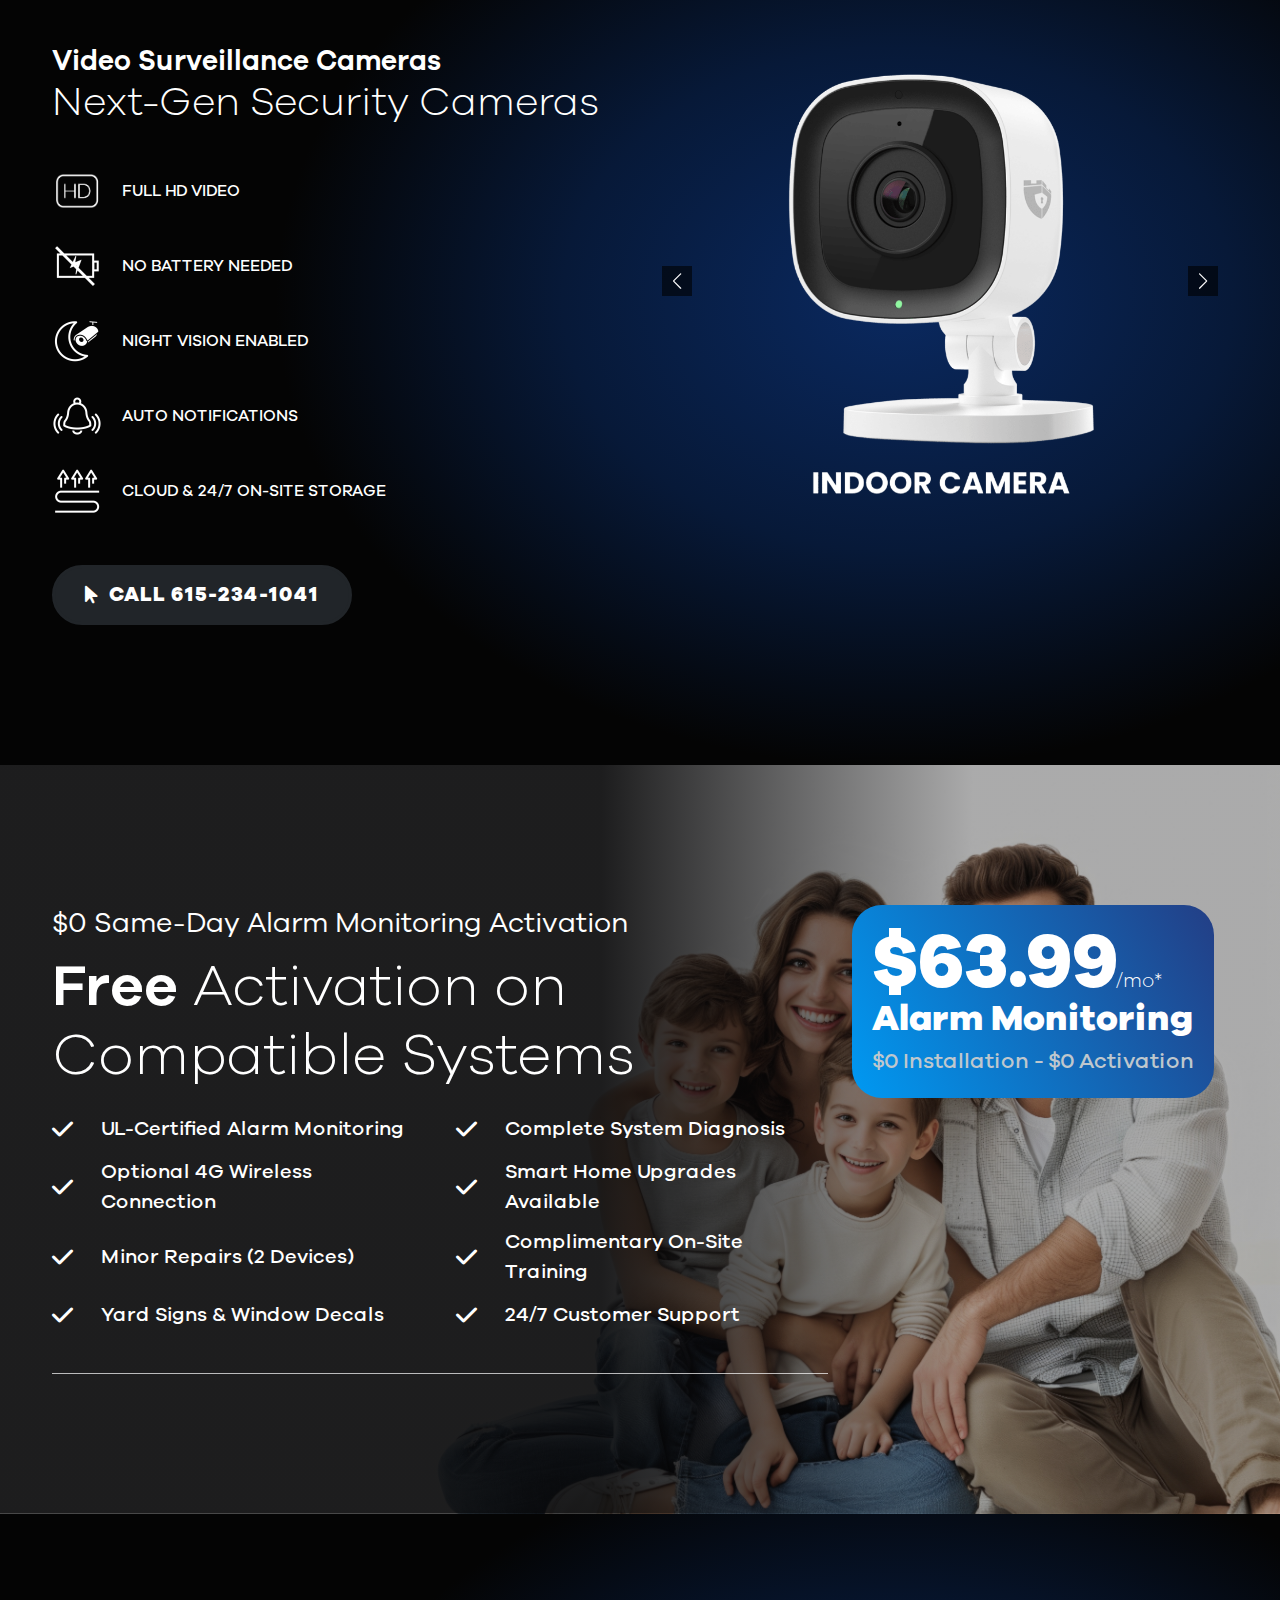
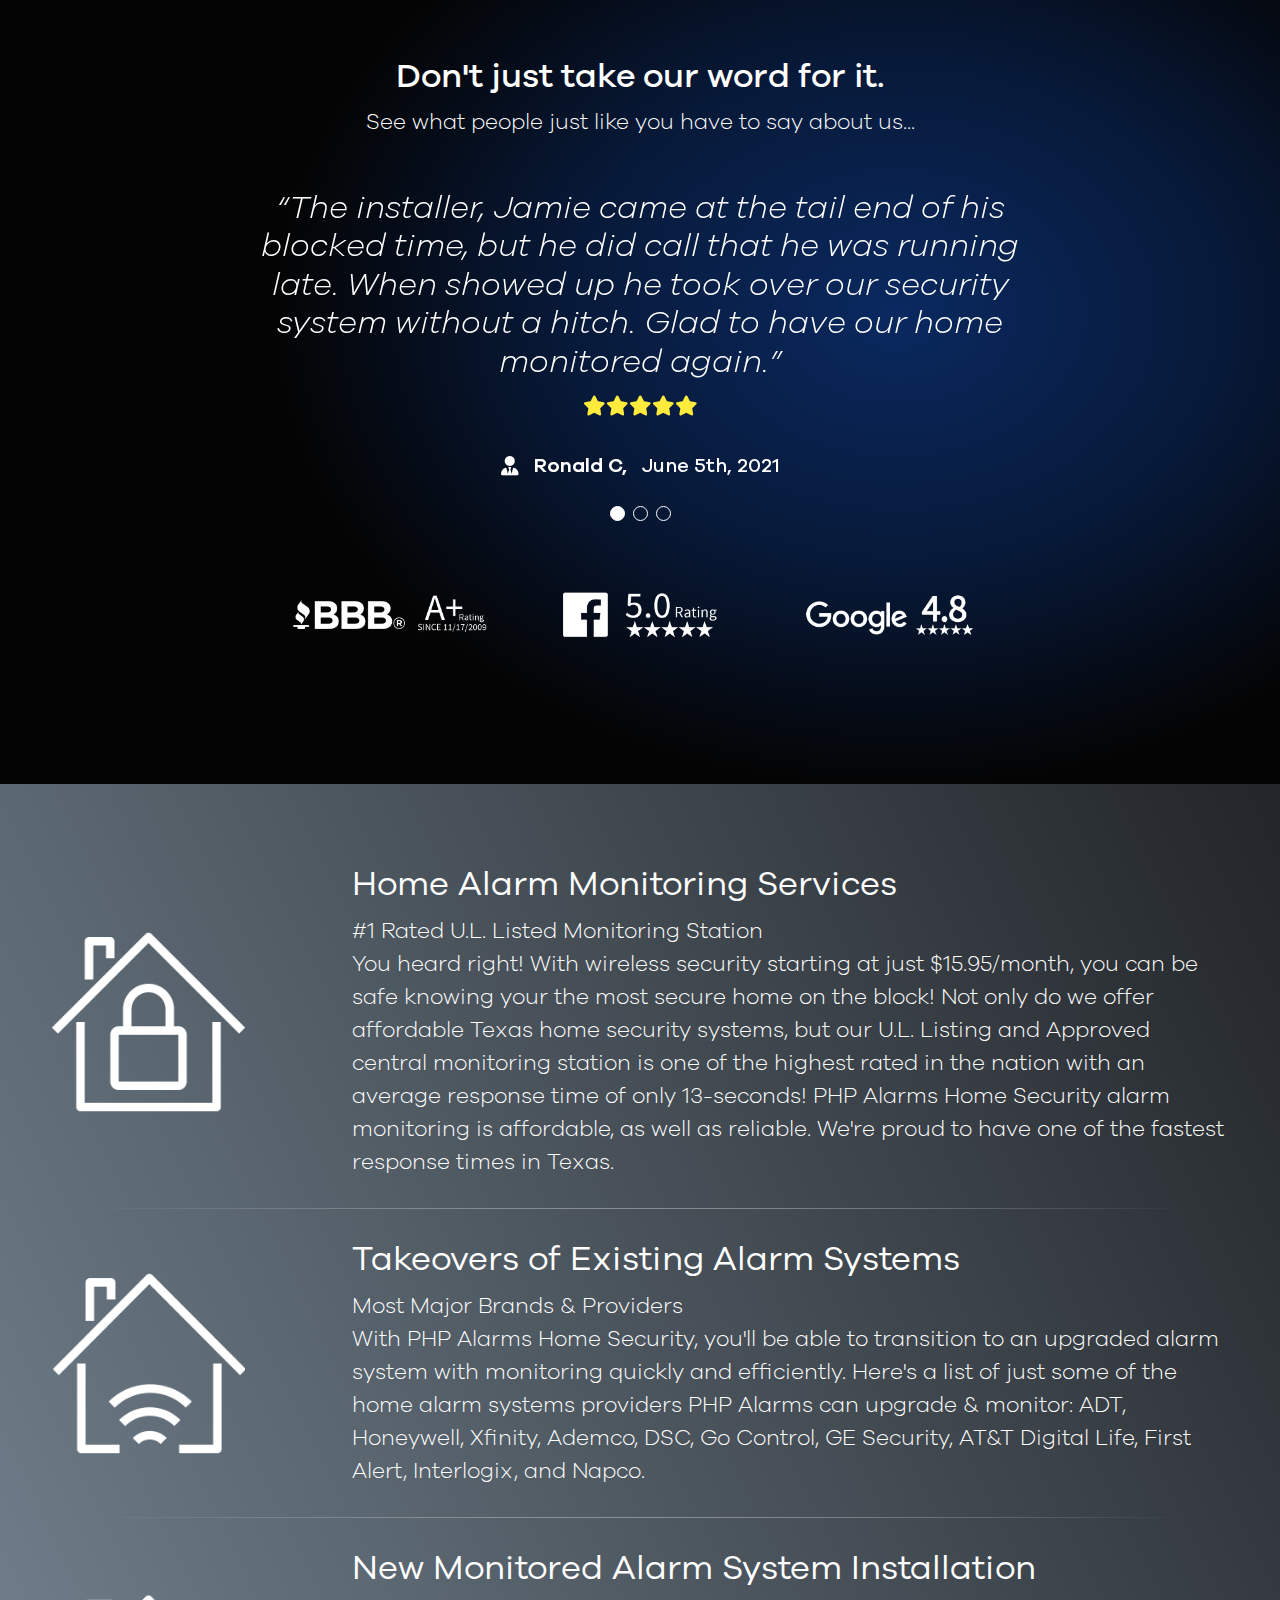
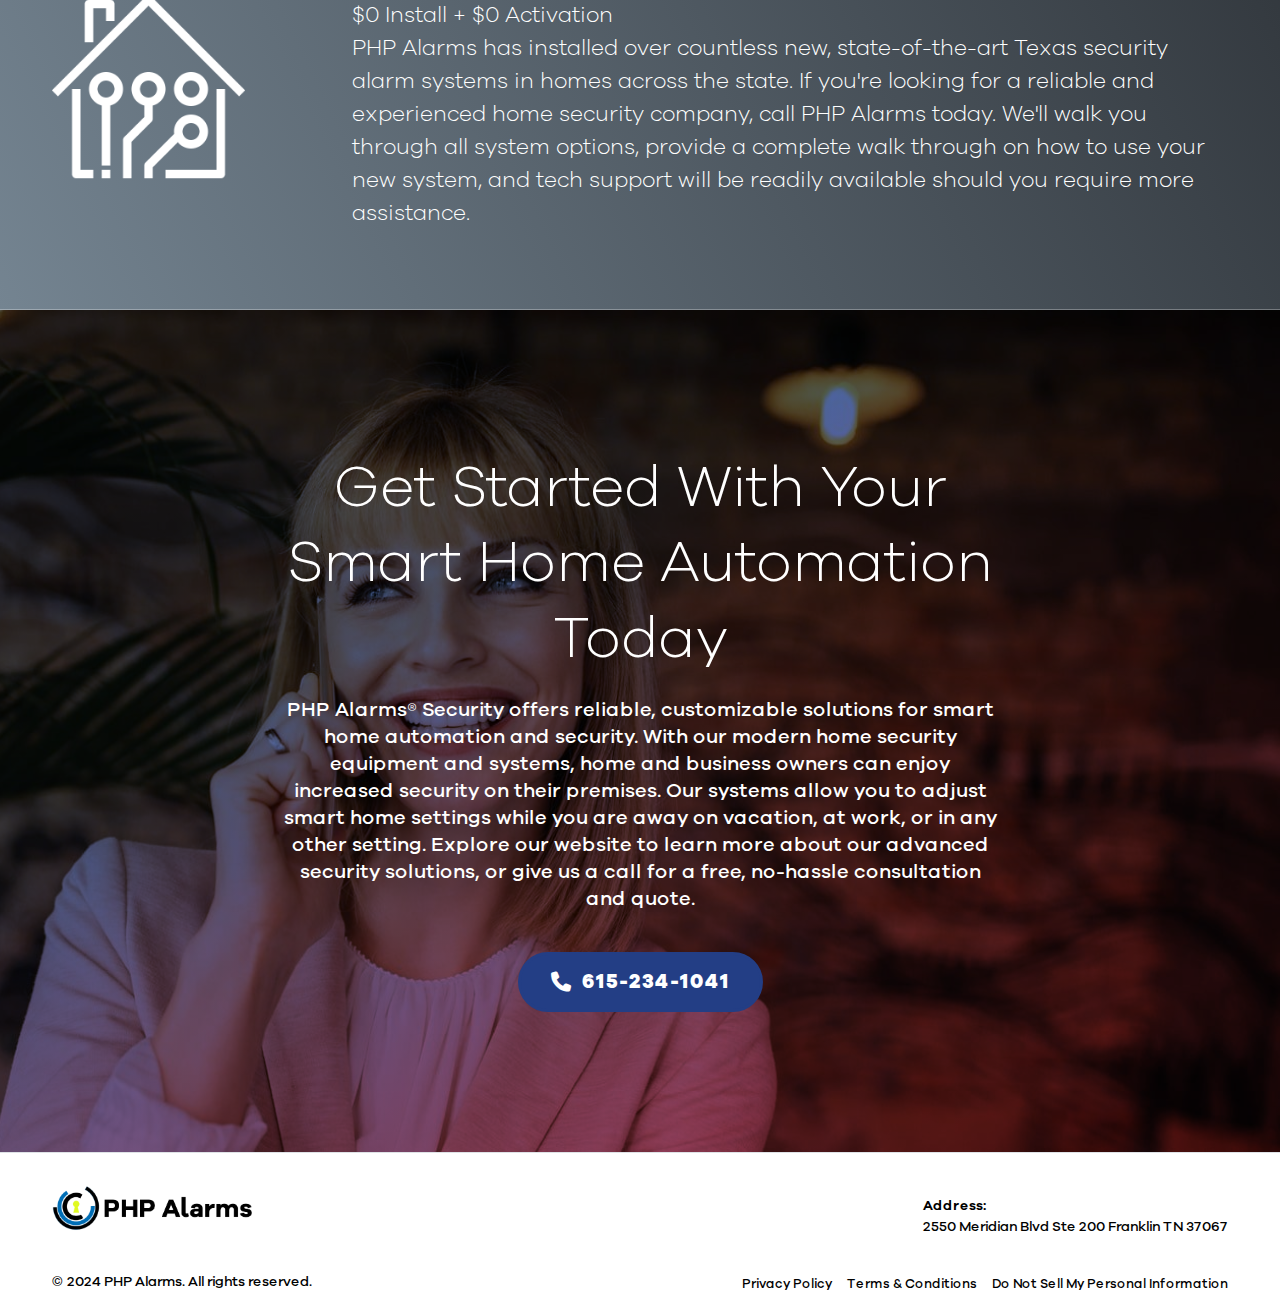
==== commit 32f4f051: "Created Packages Page" ====
--- a/index.html
+++ b/index.html
@@ -453,8 +453,8 @@
                     </div>
                 </div>
                 <div class="btn-row">
-                    <p>Not a Homeowner? No problem.</p>
-                    <a href="#" class="btn btn-outline-light">NO CONTRACT OPTIONS</a>
+                    <p>$0 Activation & Free Professional Installation</p>
+                    <a href="tel:615-234-1041" class="btn btn-outline-light">Contact Now</a>
                 </div>
             </div>
         </section>
@@ -853,18 +853,18 @@
                     </div>
                 </div>
                 <div class="col-md-8 d-flex flex-column align-items-md-end">
-                    <ul class="social-list mb-3 mb-lg-2">
-                        <li>
-                            <a href="#"><i class="fa-brands fa-facebook-f"></i></a>
-                        </li>
-                        <li>
-                            <a href="#"><i class="fa-brands fa-x-twitter"></i></a>
-                        </li>
-                        <li>
-                            <a href="#"><i class="fa-brands fa-youtube"></i></a>
-                        </li>
-                    </ul>
-                    <p class="mt-3">
+<!--                    <ul class="social-list mb-3 mb-lg-2">-->
+<!--                        <li>-->
+<!--                            <a href="#"><i class="fa-brands fa-facebook-f"></i></a>-->
+<!--                        </li>-->
+<!--                        <li>-->
+<!--                            <a href="#"><i class="fa-brands fa-x-twitter"></i></a>-->
+<!--                        </li>-->
+<!--                        <li>-->
+<!--                            <a href="#"><i class="fa-brands fa-youtube"></i></a>-->
+<!--                        </li>-->
+<!--                    </ul>-->
+                    <p>
                         <strong>Address:</strong><br>
                         2550 Meridian Blvd Ste 200
                         Franklin TN 37067
--- a/css/style.css
+++ b/css/style.css
@@ -4,8 +4,6 @@
     --body-fonts: 'Galano Grotesque';
 
     --text-color: #000000;
-    /*--color-primary: #bf0a30;*/
-    /*--color-primary-dark: #a80d2d;*/
 
     --color-primary: #233e85;
     --color-primary-dark: #193274;
@@ -14,7 +12,6 @@
 
     --highlighted-color: #ffeb3b;
 
-    /*--primary-gradient: radial-gradient(circle at right center, rgb(191, 10, 48) 0%, rgb(132, 6, 36) 64%);*/
 
     --dark-gradient: radial-gradient(60.73% 68.03% at 70.13% 45.83%, #0a2960 0, #071938 43.09%, #040404 80%);
     --primary-gradient: linear-gradient(61deg, #0099f2 0%, #233e85 100%);
@@ -122,6 +119,18 @@
     list-style-type: none;
 }
 
+.bg-grey-gradient {
+    background-image: var(--grey-gradient) !important;
+}
+
+.bg-dark-gradient {
+    background-image: var(--dark-gradient) !important;
+}
+
+.bg-primary-gradient {
+    background-image: var(--primary-gradient) !important;
+}
+
 /*--- Body Style End ---*/
 
 /*--- Header Style Start ---*/
@@ -383,12 +392,19 @@
 .feature-video {
     max-width: 1000px;
     margin: 50px auto;
-}
-
-.feature-video video {
+    position: relative;
+    padding-bottom: 48%;
+}
+
+.feature-video video,
+.feature-video iframe {
     width: 100%;
     height: 100%;
-}
+    position: absolute;
+    left: 0;
+    top: 0;
+}
+
 
 .offer-row {
     display: flex;
@@ -906,6 +922,7 @@
     position: relative;
     padding-bottom: 30px;
     margin-bottom: 30px;
+    align-items: center;
 }
 
 .services-section .row:after {
@@ -926,6 +943,10 @@
 
 .services-section .row:last-child:after {
     content: none;
+}
+
+.service-icon img {
+    width: 70%;
 }
 
 /*--- Services Section Style End ---*/
@@ -1082,11 +1103,13 @@
     margin-left: auto;
     margin-right: auto;
 }
+
 .contact-section {
     padding-bottom: 60px;
 }
+
 .contact-section,
-.contact-header{
+.contact-header {
     color: var(--text-color);
 }
 
@@ -1153,10 +1176,147 @@
 
 /*--- Contact Section Style End ---*/
 
+/*--- Inner Hero Style Start ---*/
+.inner-hero {
+    padding: 140px 0;
+    background-image: radial-gradient(circle, rgba(0, 153, 242, 0.6) 0%, rgb(35, 62, 133) 87%),
+    url("https://www.fortknoxhomesecurity.com/wp-content/uploads/2020/05/home-security-packages-header.jpg");
+    background-repeat: no-repeat;
+    background-size: cover;
+    background-position: center;
+}
+
+.inner-hero h1 {
+    font-size: 80px;
+    line-height: 1.1;
+    font-weight: 500;
+    margin-bottom: 10px;
+}
+
+.inner-hero p {
+    font-size: 34px;
+    line-height: 1.2;
+}
+
+.inner-hero-img p {
+    font-size: 12px;
+    text-align: center;
+}
+
+/*--- Inner Hero Style End ---*/
+
+/*--- Packages Detail Section Style Start ---*/
+.packages-detail-section {
+    padding: 100px 0;
+    background-color: rgba(255, 255, 255, 0);
+    background-position: center center;
+    background-repeat: no-repeat;
+    background-blend-mode: screen;
+    background-size: cover;
+}
+
+.packages-detail-section h3 {
+    font-size: 42px;
+    font-weight: 400;
+    line-height: 1.25;
+    margin-bottom: 10px;
+}
+
+.packages-detail-section p {
+    font-size: 20px;
+    line-height: 1.125;
+    margin-bottom: 10px;
+}
+
+.packages-detail-section ul {
+    display: flex;
+    justify-content: space-between;
+    flex-wrap: wrap;
+}
+
+.packages-detail-section li {
+    width: 48%;
+    position: relative;
+    display: inline-flex;
+    align-items: flex-start;
+    margin-bottom: 12px;
+}
+
+.packages-detail-section li:before {
+    font-family: 'Font Awesome 6 Free';
+    font-weight: 900;
+    content: "\f00c";
+    font-size: 22px;
+    color: var(--color-white);
+    display: inline-block;
+    margin-right: 13px;
+}
+
+.packages-detail-section .highlighted-text {
+    font-size: 24px;
+    font-weight: 700;
+    margin-bottom: 30px;
+    display: inline-block;
+}
+
+.text-sm {
+    font-size: 12px;
+}
+
+.packages-detail-section .text-sm {
+    display: block;
+}
+
+.package-lg-img {
+    position: relative;
+    z-index: 1;
+}
+
+.package-lg-img:before {
+    content: '';
+    display: block;
+    width: 100%;
+    height: 100%;
+    z-index: -1;
+    position: absolute;
+    left: 50%;
+    top: 50%;
+    transform: translate(-50%, -50%);
+    background-image: radial-gradient(circle at center center, rgba(255, 255, 255, 0.5) 0%, transparent 65%);
+    background-position: center center;
+    background-repeat: no-repeat;
+    -webkit-background-size: cover;
+    -moz-background-size: cover;
+    -o-background-size: cover;
+    background-size: cover;
+}
+
+/*--- Packages Detail Section Style End ---*/
+
+/*--- Why Us Section Style Start ---*/
+.why-us-section {
+    padding: 100px 0;
+    background-color: rgba(255, 255, 255, 0);
+    background-position: center center;
+    background-repeat: no-repeat;
+    background-blend-mode: screen;
+    background-size: cover;
+}
+.why-us-section h2 {
+    font-size: 50px;
+    line-height: 1.25;
+    margin-bottom: 40px;
+}
+.why-us-col {
+    display: flex;
+    gap: 15px;
+}
+/*--- Why Us Section Style End ---*/
+
 /*--- Footer Style Start ---*/
 
 footer {
-    padding: 0 0 30px 0;
+    padding: 0;
     border-top: 1px solid #dee2e6;
 }
 
@@ -1166,6 +1326,29 @@
 
 .ftr-logo img {
     width: 100%;
+}
+
+.contacts-ftr {
+    display: flex;
+    align-items: center;
+    gap: 10px;
+}
+
+.contacts-ftr a {
+    color: var(--color-primary);
+    display: inline-flex;
+    align-items: center;
+    line-height: 1;
+}
+
+.contacts-ftr a + a:before {
+    content: '';
+    width: 5px;
+    height: 5px;
+    background-color: var(--color-primary);
+    border-radius: 50%;
+    display: inline-block;
+    margin-right: 5px;
 }
 
 .newsletter-form {
@@ -1301,6 +1484,16 @@
 .mobile-strip .btn {
     width: auto;
     text-decoration: none !important;
+}
+
+.footer-bottom {
+    padding: 15px 0;
+    background-color: var(--color-primary);
+}
+
+.footer-bottom p,
+.footer-bottom a {
+    color: var(--color-white);
 }
 
 /*--- Footer Style End ---*/
@@ -1615,7 +1808,8 @@
     }
 
     .feature-video {
-        margin-top: 30px;
+        margin: 15px auto;
+        padding-bottom: 56%;
     }
 
     .package-card h3 {
@@ -1712,6 +1906,24 @@
         width: 100%;
         height: 100%;
     }
+
+    .social-list,
+    footer ul {
+        gap: 5px;
+    }
+
+    .services-section .row {
+        align-items: flex-start;
+    }
+
+    .offer-row .highlighted-text {
+        font-size: 95%;
+    }
+
+    .offer-row .highlighted-text > span:first-child {
+        margin-bottom: 20px;
+        display: block;
+    }
 }
 
 @media (max-width: 374px) {
@@ -1730,9 +1942,11 @@
     .packages-section h2, .offer-section h2, .get-started-section h2 {
         font-size: 32px;
     }
+
     .review-info p {
         font-size: 20px;
     }
+
     .author {
         font-size: 16px;
     }
